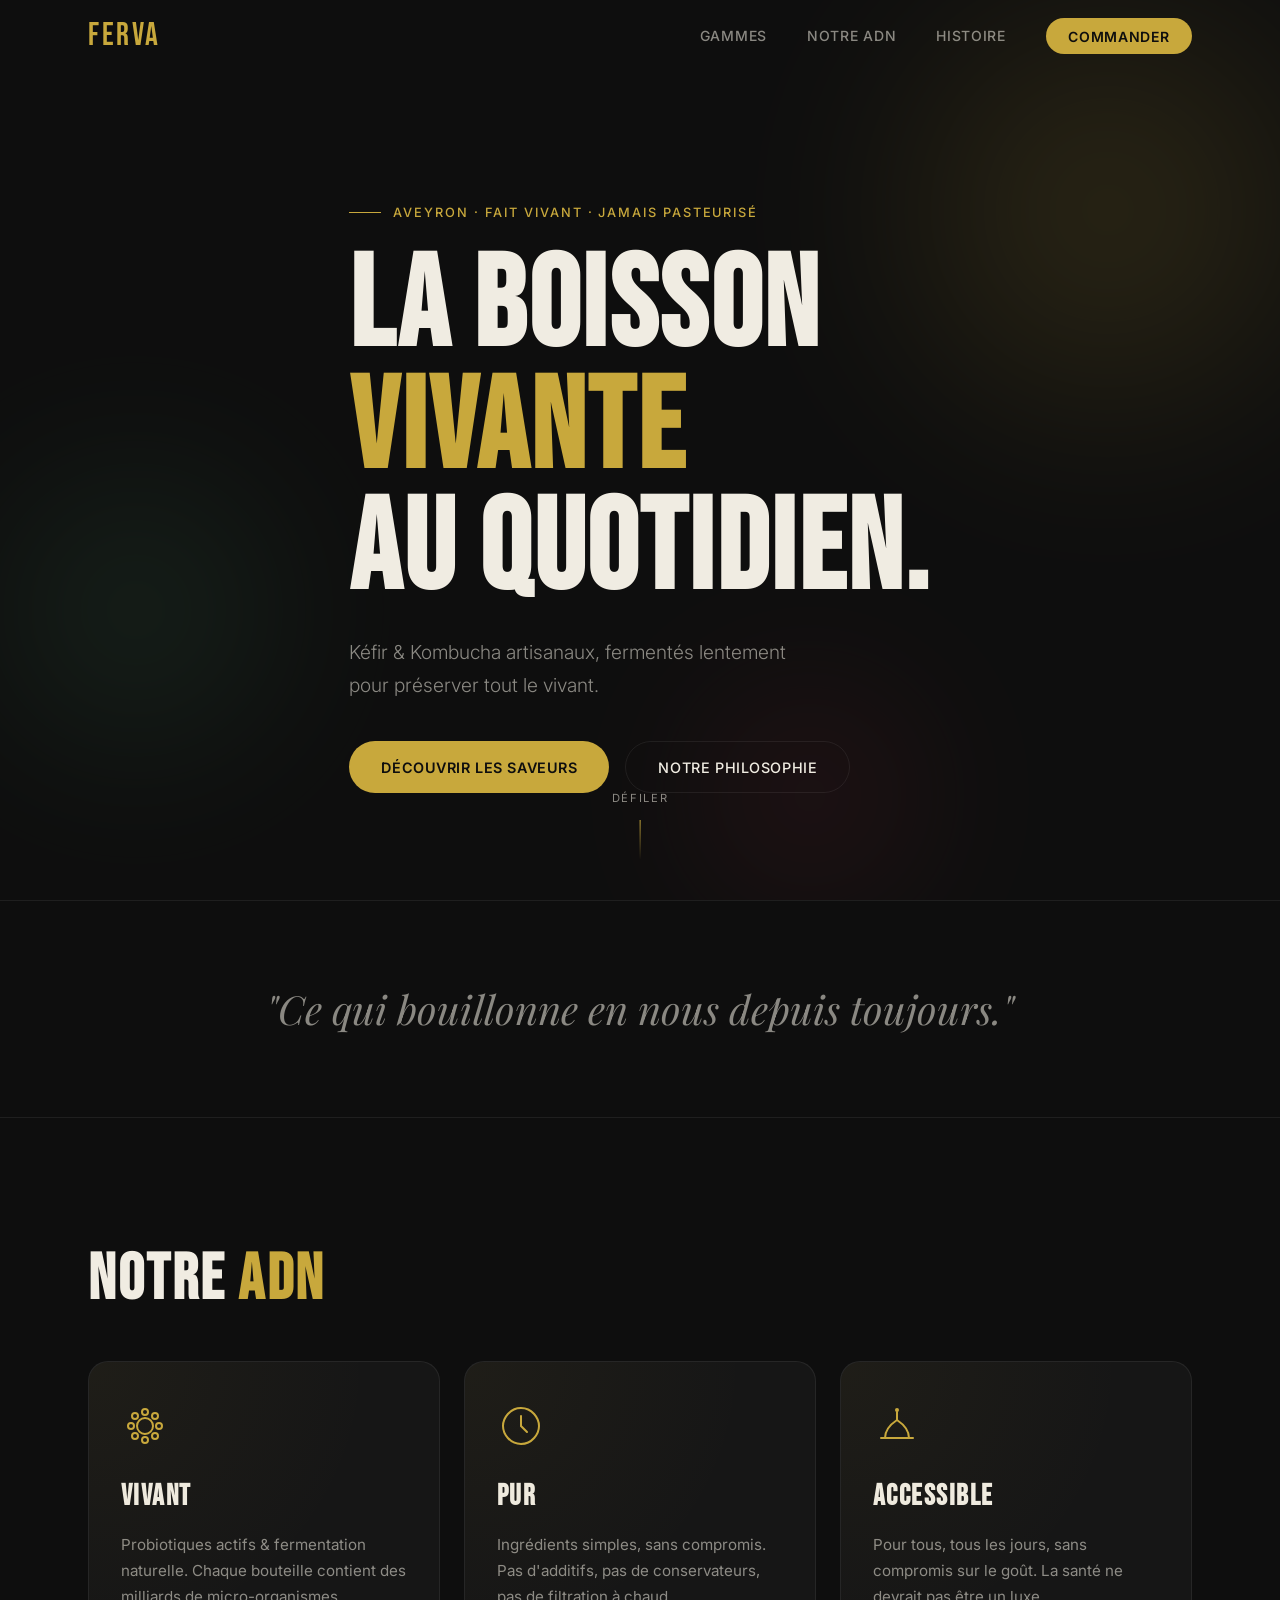
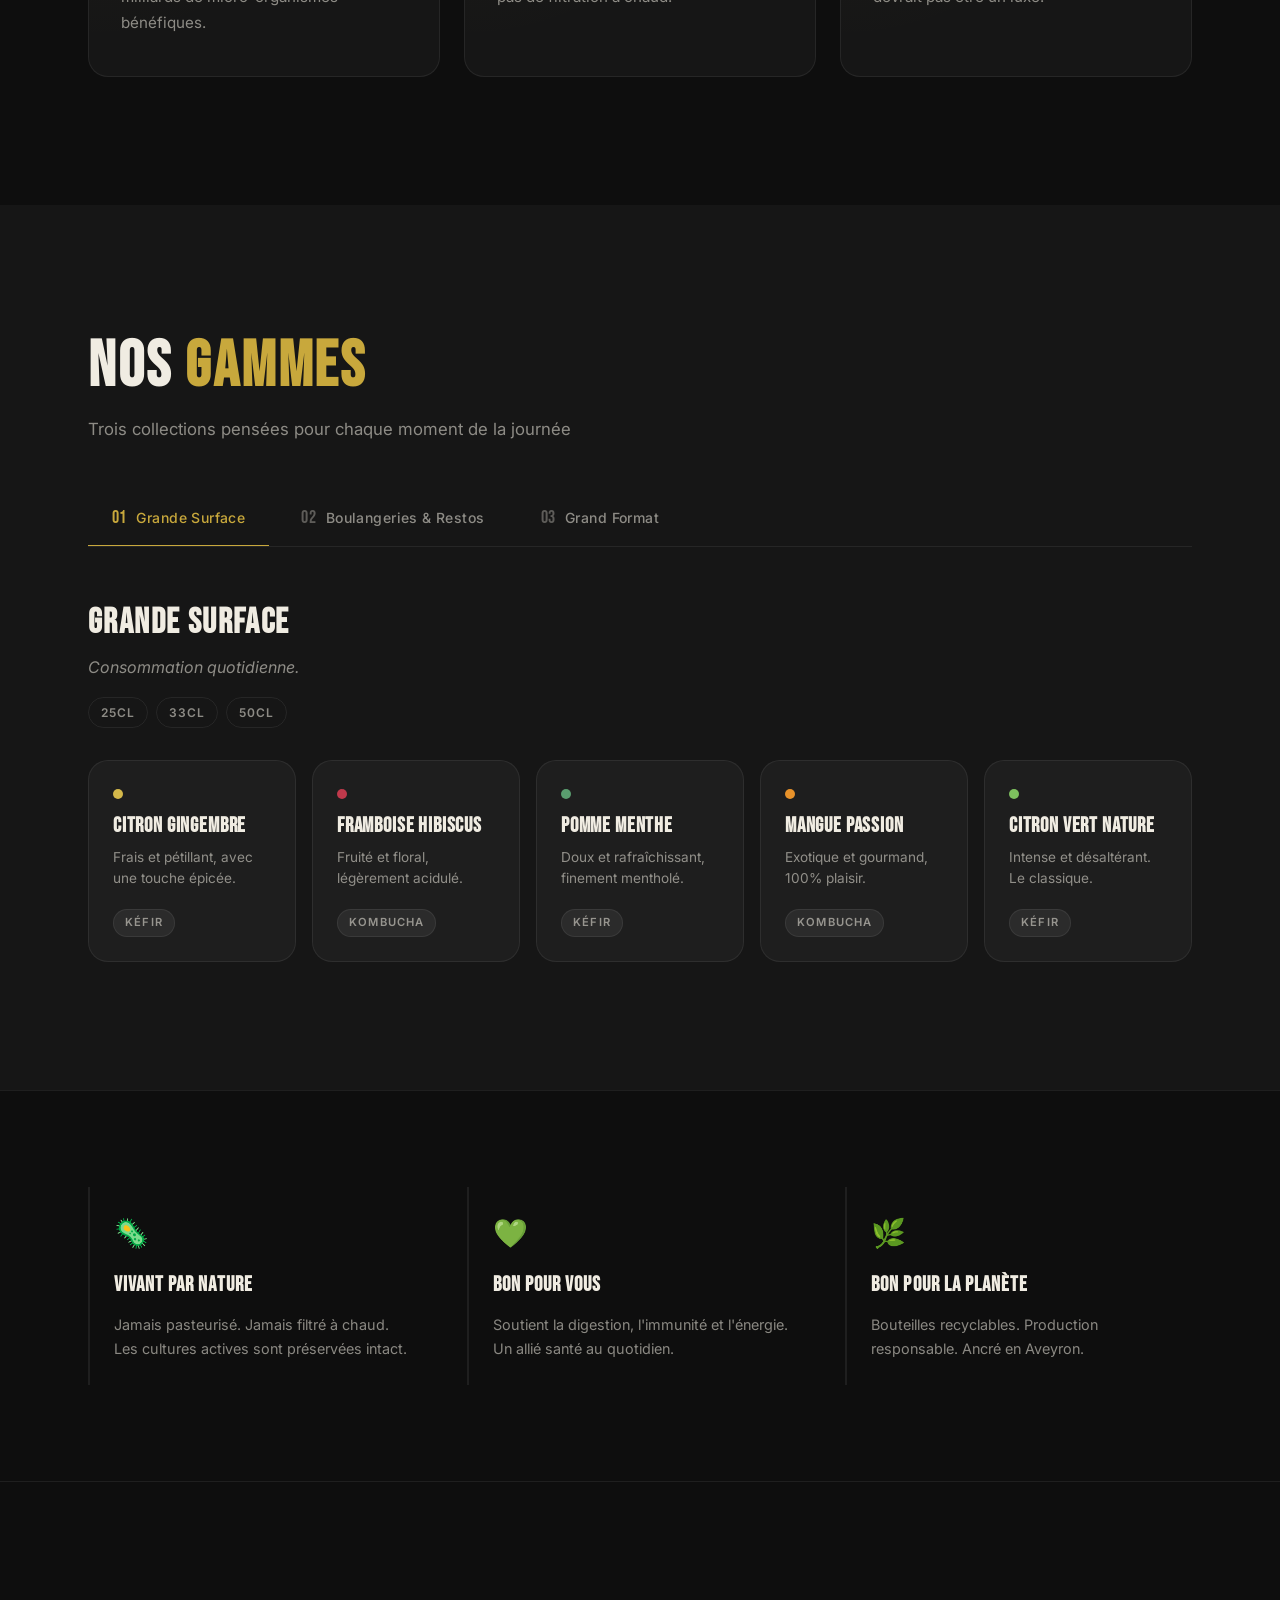
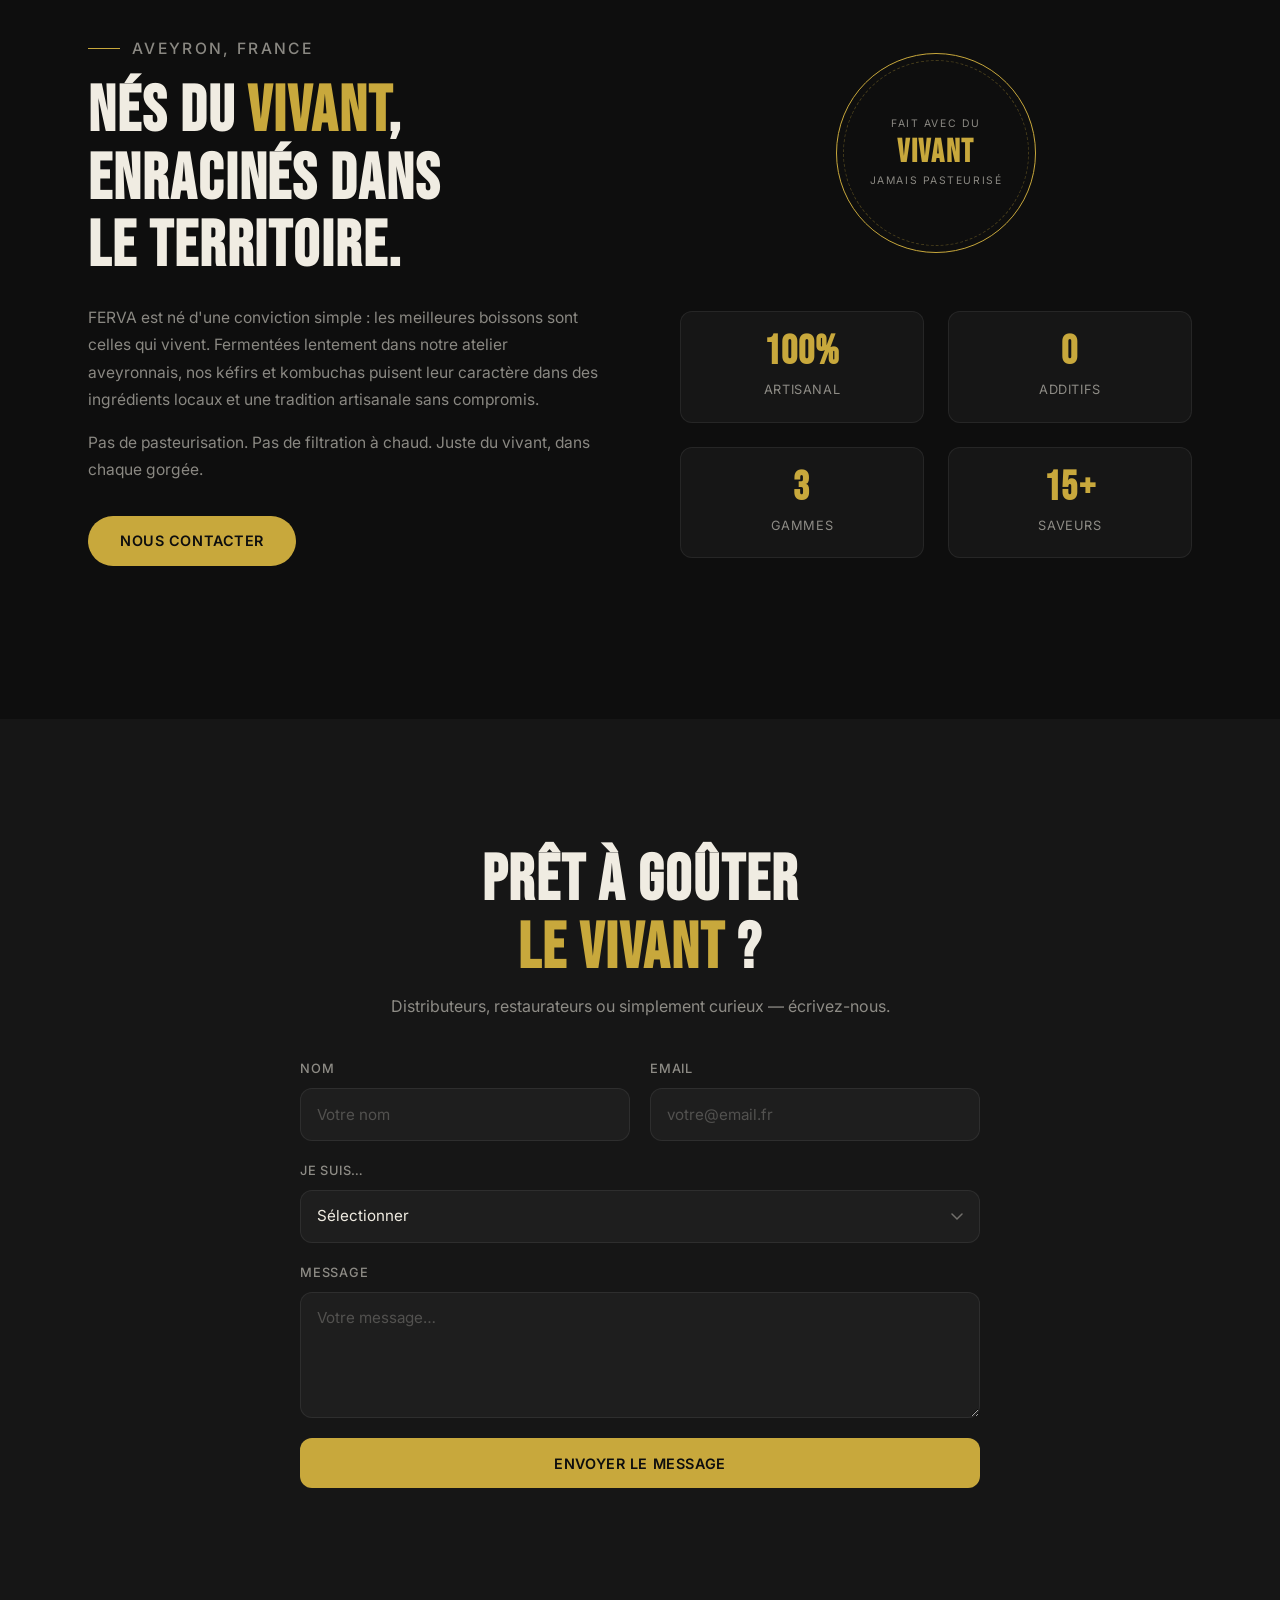
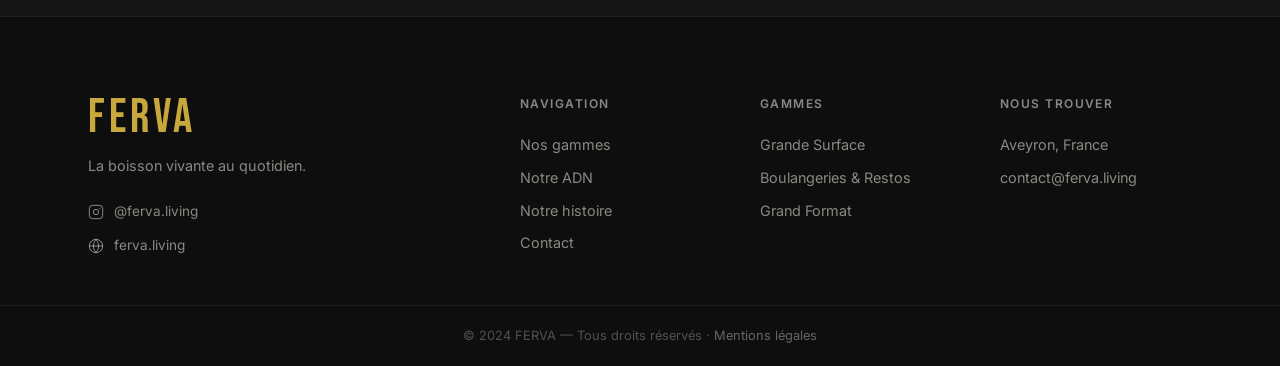
==== ferva-website/index.html @ 2a7c60ac "feat: site web complet pour la marque FERVA (kéfir & kombucha Aveyron) Site one-page en HTML/CSS/JS " ====
<!DOCTYPE html>
<html lang="fr">
<head>
  <meta charset="UTF-8" />
  <meta name="viewport" content="width=device-width, initial-scale=1.0" />
  <title>FERVA — La Boisson Vivante</title>
  <meta name="description" content="FERVA, kéfir & kombucha artisanaux fabriqués en Aveyron. Jamais pasteurisé, toujours vivant." />
  <link rel="preconnect" href="https://fonts.googleapis.com" />
  <link rel="preconnect" href="https://fonts.gstatic.com" crossorigin />
  <link href="https://fonts.googleapis.com/css2?family=Bebas+Neue&family=Inter:wght@300;400;500;600&family=Playfair+Display:ital,wght@0,700;1,400&display=swap" rel="stylesheet" />
  <link rel="stylesheet" href="styles.css" />
</head>
<body>

  <!-- NAV -->
  <nav id="navbar">
    <div class="nav-inner">
      <a href="#hero" class="logo">FERVA</a>
      <ul class="nav-links">
        <li><a href="#gammes">Gammes</a></li>
        <li><a href="#valeurs">Notre ADN</a></li>
        <li><a href="#histoire">Histoire</a></li>
        <li><a href="#contact" class="btn-nav">Commander</a></li>
      </ul>
      <button class="burger" aria-label="Menu" aria-expanded="false">
        <span></span><span></span><span></span>
      </button>
    </div>
  </nav>

  <!-- HERO -->
  <section id="hero">
    <div class="hero-bg">
      <div class="bubble b1"></div>
      <div class="bubble b2"></div>
      <div class="bubble b3"></div>
    </div>
    <div class="hero-content">
      <p class="hero-eyebrow">Aveyron · Fait vivant · Jamais pasteurisé</p>
      <h1>LA BOISSON<br /><span class="accent">VIVANTE</span><br />AU QUOTIDIEN.</h1>
      <p class="hero-sub">Kéfir &amp; Kombucha artisanaux, fermentés lentement pour préserver tout le vivant.</p>
      <div class="hero-cta">
        <a href="#gammes" class="btn-primary">Découvrir les saveurs</a>
        <a href="#valeurs" class="btn-ghost">Notre philosophie</a>
      </div>
    </div>
    <div class="hero-scroll">
      <span>Défiler</span>
      <div class="scroll-line"></div>
    </div>
  </section>

  <!-- MANIFESTE -->
  <section id="manifeste">
    <div class="container">
      <p class="manifeste-text">"Ce qui bouillonne en nous depuis toujours."</p>
    </div>
  </section>

  <!-- VALEURS -->
  <section id="valeurs">
    <div class="container">
      <h2 class="section-title">Notre <span class="accent">ADN</span></h2>
      <div class="valeurs-grid">
        <div class="valeur-card">
          <div class="valeur-icon">
            <svg viewBox="0 0 48 48" fill="none" xmlns="http://www.w3.org/2000/svg">
              <circle cx="24" cy="24" r="8" stroke="currentColor" stroke-width="2"/>
              <circle cx="24" cy="10" r="3" stroke="currentColor" stroke-width="2"/>
              <circle cx="24" cy="38" r="3" stroke="currentColor" stroke-width="2"/>
              <circle cx="10" cy="24" r="3" stroke="currentColor" stroke-width="2"/>
              <circle cx="38" cy="24" r="3" stroke="currentColor" stroke-width="2"/>
              <circle cx="14" cy="14" r="3" stroke="currentColor" stroke-width="2"/>
              <circle cx="34" cy="34" r="3" stroke="currentColor" stroke-width="2"/>
              <circle cx="34" cy="14" r="3" stroke="currentColor" stroke-width="2"/>
              <circle cx="14" cy="34" r="3" stroke="currentColor" stroke-width="2"/>
            </svg>
          </div>
          <h3>Vivant</h3>
          <p>Probiotiques actifs &amp; fermentation naturelle. Chaque bouteille contient des milliards de micro-organismes bénéfiques.</p>
        </div>
        <div class="valeur-card">
          <div class="valeur-icon">
            <svg viewBox="0 0 48 48" fill="none" xmlns="http://www.w3.org/2000/svg">
              <path d="M24 6C13 6 6 16 6 24C6 32 13 42 24 42C35 42 42 32 42 24C42 16 35 6 24 6Z" stroke="currentColor" stroke-width="2"/>
              <path d="M24 14V24L30 30" stroke="currentColor" stroke-width="2" stroke-linecap="round"/>
            </svg>
          </div>
          <h3>Pur</h3>
          <p>Ingrédients simples, sans compromis. Pas d'additifs, pas de conservateurs, pas de filtration à chaud.</p>
        </div>
        <div class="valeur-card">
          <div class="valeur-icon">
            <svg viewBox="0 0 48 48" fill="none" xmlns="http://www.w3.org/2000/svg">
              <path d="M12 36C12 28 18 22 24 18C30 22 36 28 36 36" stroke="currentColor" stroke-width="2" stroke-linecap="round"/>
              <path d="M24 18V10" stroke="currentColor" stroke-width="2" stroke-linecap="round"/>
              <circle cx="24" cy="8" r="2" fill="currentColor"/>
              <path d="M8 36H40" stroke="currentColor" stroke-width="2" stroke-linecap="round"/>
            </svg>
          </div>
          <h3>Accessible</h3>
          <p>Pour tous, tous les jours, sans compromis sur le goût. La santé ne devrait pas être un luxe.</p>
        </div>
      </div>
    </div>
  </section>

  <!-- GAMMES -->
  <section id="gammes">
    <div class="container">
      <h2 class="section-title">Nos <span class="accent">Gammes</span></h2>
      <p class="section-sub">Trois collections pensées pour chaque moment de la journée</p>

      <!-- TABS -->
      <div class="tabs-wrapper">
        <div class="tabs" role="tablist">
          <button class="tab active" data-tab="grande-surface" role="tab" aria-selected="true">
            <span class="tab-num">01</span>
            <span class="tab-label">Grande Surface</span>
          </button>
          <button class="tab" data-tab="resto" role="tab" aria-selected="false">
            <span class="tab-num">02</span>
            <span class="tab-label">Boulangeries &amp; Restos</span>
          </button>
          <button class="tab" data-tab="grand-format" role="tab" aria-selected="false">
            <span class="tab-num">03</span>
            <span class="tab-label">Grand Format</span>
          </button>
        </div>

        <!-- GRANDE SURFACE -->
        <div class="tab-panel active" id="tab-grande-surface" role="tabpanel">
          <div class="gamme-header">
            <div>
              <h3>Grande Surface</h3>
              <p class="gamme-desc">Consommation quotidienne.</p>
              <div class="formats">
                <span>25cl</span><span>33cl</span><span>50cl</span>
              </div>
            </div>
          </div>
          <div class="produits-grid">
            <div class="produit-card" style="--accent: #d4b84a;">
              <div class="produit-color" style="background: linear-gradient(135deg, #d4b84a22, #d4b84a44);"></div>
              <div class="produit-dot" style="background: #d4b84a;"></div>
              <h4>Citron Gingembre</h4>
              <p>Frais et pétillant, avec une touche épicée.</p>
              <span class="produit-tag">Kéfir</span>
            </div>
            <div class="produit-card" style="--accent: #c0394b;">
              <div class="produit-color" style="background: linear-gradient(135deg, #c0394b22, #c0394b44);"></div>
              <div class="produit-dot" style="background: #c0394b;"></div>
              <h4>Framboise Hibiscus</h4>
              <p>Fruité et floral, légèrement acidulé.</p>
              <span class="produit-tag">Kombucha</span>
            </div>
            <div class="produit-card" style="--accent: #5a9e6f;">
              <div class="produit-color" style="background: linear-gradient(135deg, #5a9e6f22, #5a9e6f44);"></div>
              <div class="produit-dot" style="background: #5a9e6f;"></div>
              <h4>Pomme Menthe</h4>
              <p>Doux et rafraîchissant, finement mentholé.</p>
              <span class="produit-tag">Kéfir</span>
            </div>
            <div class="produit-card" style="--accent: #e8922a;">
              <div class="produit-color" style="background: linear-gradient(135deg, #e8922a22, #e8922a44);"></div>
              <div class="produit-dot" style="background: #e8922a;"></div>
              <h4>Mangue Passion</h4>
              <p>Exotique et gourmand, 100% plaisir.</p>
              <span class="produit-tag">Kombucha</span>
            </div>
            <div class="produit-card" style="--accent: #7dbf5e;">
              <div class="produit-color" style="background: linear-gradient(135deg, #7dbf5e22, #7dbf5e44);"></div>
              <div class="produit-dot" style="background: #7dbf5e;"></div>
              <h4>Citron Vert Nature</h4>
              <p>Intense et désaltérant. Le classique.</p>
              <span class="produit-tag">Kéfir</span>
            </div>
          </div>
        </div>

        <!-- BOULANGERIES & RESTOS -->
        <div class="tab-panel" id="tab-resto" role="tabpanel">
          <div class="gamme-header">
            <div>
              <h3>Boulangeries &amp; Restaurants</h3>
              <p class="gamme-desc">Accords &amp; plaisir.</p>
              <div class="formats">
                <span>25cl</span><span>33cl</span><span>50cl</span>
              </div>
            </div>
          </div>
          <div class="produits-grid">
            <div class="produit-card" style="--accent: #d4627a;">
              <div class="produit-color" style="background: linear-gradient(135deg, #d4627a22, #d4627a44);"></div>
              <div class="produit-dot" style="background: #d4627a;"></div>
              <h4>Fraise Basilic</h4>
              <p>Fraise juteuse et basilic frais, tout en délicatesse.</p>
              <span class="produit-tag">Kéfir</span>
            </div>
            <div class="produit-card" style="--accent: #e8b87a;">
              <div class="produit-color" style="background: linear-gradient(135deg, #e8b87a22, #e8b87a44);"></div>
              <div class="produit-dot" style="background: #e8b87a;"></div>
              <h4>Pêche Verveine</h4>
              <p>Ronde et douce, avec une note herbacée.</p>
              <span class="produit-tag">Kombucha</span>
            </div>
            <div class="produit-card" style="--accent: #b8d48a;">
              <div class="produit-color" style="background: linear-gradient(135deg, #b8d48a22, #b8d48a44);"></div>
              <div class="produit-dot" style="background: #b8d48a;"></div>
              <h4>Poire Thym</h4>
              <p>Subtil et aromatique, élégant.</p>
              <span class="produit-tag">Kéfir</span>
            </div>
            <div class="produit-card" style="--accent: #d4a84a;">
              <div class="produit-color" style="background: linear-gradient(135deg, #d4a84a22, #d4a84a44);"></div>
              <div class="produit-dot" style="background: #d4a84a;"></div>
              <h4>Citron Miel</h4>
              <p>Doux et réconfortant, parfait avec les douceurs.</p>
              <span class="produit-tag">Kombucha</span>
            </div>
            <div class="produit-card" style="--accent: #e87a6a;">
              <div class="produit-color" style="background: linear-gradient(135deg, #e87a6a22, #e87a6a44);"></div>
              <div class="produit-dot" style="background: #e87a6a;"></div>
              <h4>Pamplemousse Romarin</h4>
              <p>Tonique et raffiné, une amertume maîtrisée.</p>
              <span class="produit-tag">Kéfir</span>
            </div>
          </div>
        </div>

        <!-- GRAND FORMAT -->
        <div class="tab-panel" id="tab-grand-format" role="tabpanel">
          <div class="gamme-header">
            <div>
              <h3>Grand Format Particuliers</h3>
              <p class="gamme-desc">À partager.</p>
              <div class="formats">
                <span>75cl</span><span>1L</span>
              </div>
            </div>
          </div>
          <div class="produits-grid">
            <div class="produit-card" style="--accent: #8fd4a0;">
              <div class="produit-color" style="background: linear-gradient(135deg, #8fd4a022, #8fd4a044);"></div>
              <div class="produit-dot" style="background: #8fd4a0;"></div>
              <h4>Citron Concombre</h4>
              <p>Léger et hydratant, parfait à table.</p>
              <span class="produit-tag">Kéfir</span>
            </div>
            <div class="produit-card" style="--accent: #9b7ec8;">
              <div class="produit-color" style="background: linear-gradient(135deg, #9b7ec822, #9b7ec844);"></div>
              <div class="produit-dot" style="background: #9b7ec8;"></div>
              <h4>Myrtille Lavande</h4>
              <p>Floral et fruité, douceur et profondeur.</p>
              <span class="produit-tag">Kombucha</span>
            </div>
            <div class="produit-card" style="--accent: #d4a040;">
              <div class="produit-color" style="background: linear-gradient(135deg, #d4a04022, #d4a04044);"></div>
              <div class="produit-dot" style="background: #d4a040;"></div>
              <h4>Gingembre Curcuma</h4>
              <p>Épicé et revigorant, effet naturel.</p>
              <span class="produit-tag">Kéfir</span>
            </div>
            <div class="produit-card" style="--accent: #5ab878;">
              <div class="produit-color" style="background: linear-gradient(135deg, #5ab87822, #5ab87844);"></div>
              <div class="produit-dot" style="background: #5ab878;"></div>
              <h4>Ananas Menthe</h4>
              <p>Tropical et rafraîchissant, ensoleillé.</p>
              <span class="produit-tag">Kombucha</span>
            </div>
            <div class="produit-card" style="--accent: #6a3a8a;">
              <div class="produit-color" style="background: linear-gradient(135deg, #6a3a8a22, #6a3a8a44);"></div>
              <div class="produit-dot" style="background: #6a3a8a;"></div>
              <h4>Cassis Baies de Sureau</h4>
              <p>Profond et gourmand, riche en antioxydants.</p>
              <span class="produit-tag">Kombucha</span>
            </div>
          </div>
        </div>
      </div>
    </div>
  </section>

  <!-- BIENFAITS -->
  <section id="bienfaits">
    <div class="container">
      <div class="bienfaits-grid">
        <div class="bienfait">
          <div class="bienfait-icon">🦠</div>
          <h4>Vivant par nature</h4>
          <p>Jamais pasteurisé. Jamais filtré à chaud. Les cultures actives sont préservées intact.</p>
        </div>
        <div class="bienfait">
          <div class="bienfait-icon">💚</div>
          <h4>Bon pour vous</h4>
          <p>Soutient la digestion, l'immunité et l'énergie. Un allié santé au quotidien.</p>
        </div>
        <div class="bienfait">
          <div class="bienfait-icon">🌿</div>
          <h4>Bon pour la planète</h4>
          <p>Bouteilles recyclables. Production responsable. Ancré en Aveyron.</p>
        </div>
      </div>
    </div>
  </section>

  <!-- HISTOIRE -->
  <section id="histoire">
    <div class="container histoire-inner">
      <div class="histoire-text">
        <p class="histoire-eyebrow">Aveyron, France</p>
        <h2>Nés du <span class="accent">vivant</span>,<br />enracinés dans<br />le territoire.</h2>
        <p>FERVA est né d'une conviction simple : les meilleures boissons sont celles qui vivent. Fermentées lentement dans notre atelier aveyronnais, nos kéfirs et kombuchas puisent leur caractère dans des ingrédients locaux et une tradition artisanale sans compromis.</p>
        <p>Pas de pasteurisation. Pas de filtration à chaud. Juste du vivant, dans chaque gorgée.</p>
        <a href="#contact" class="btn-primary">Nous contacter</a>
      </div>
      <div class="histoire-visual">
        <div class="histoire-badge">
          <div class="badge-ring">
            <span>FAIT AVEC DU</span>
            <strong>VIVANT</strong>
            <span>JAMAIS PASTEURISÉ</span>
          </div>
        </div>
        <div class="histoire-stats">
          <div class="stat">
            <strong>100%</strong>
            <span>Artisanal</span>
          </div>
          <div class="stat">
            <strong>0</strong>
            <span>Additifs</span>
          </div>
          <div class="stat">
            <strong>3</strong>
            <span>Gammes</span>
          </div>
          <div class="stat">
            <strong>15+</strong>
            <span>Saveurs</span>
          </div>
        </div>
      </div>
    </div>
  </section>

  <!-- CONTACT / CTA -->
  <section id="contact">
    <div class="container">
      <div class="contact-card">
        <h2>Prêt à goûter<br /><span class="accent">le vivant</span>&nbsp;?</h2>
        <p>Distributeurs, restaurateurs ou simplement curieux — écrivez-nous.</p>
        <form class="contact-form" novalidate>
          <div class="form-row">
            <div class="form-group">
              <label for="nom">Nom</label>
              <input type="text" id="nom" name="nom" placeholder="Votre nom" autocomplete="name" required />
            </div>
            <div class="form-group">
              <label for="email">Email</label>
              <input type="email" id="email" name="email" placeholder="votre@email.fr" autocomplete="email" required />
            </div>
          </div>
          <div class="form-group">
            <label for="sujet">Je suis…</label>
            <select id="sujet" name="sujet">
              <option value="">Sélectionner</option>
              <option>Un particulier</option>
              <option>Un restaurateur / boulanger</option>
              <option>Un distributeur / revendeur</option>
              <option>Un journaliste / influenceur</option>
              <option>Autre</option>
            </select>
          </div>
          <div class="form-group">
            <label for="message">Message</label>
            <textarea id="message" name="message" rows="4" placeholder="Votre message…" required></textarea>
          </div>
          <button type="submit" class="btn-primary btn-full">Envoyer le message</button>
        </form>
      </div>
    </div>
  </section>

  <!-- FOOTER -->
  <footer id="footer">
    <div class="container footer-inner">
      <div class="footer-brand">
        <div class="footer-logo">FERVA</div>
        <p>La boisson vivante au quotidien.</p>
        <div class="footer-socials">
          <a href="https://instagram.com/ferva.living" target="_blank" rel="noopener" aria-label="Instagram FERVA">
            <svg viewBox="0 0 24 24" fill="none" stroke="currentColor" stroke-width="1.5">
              <rect x="2" y="2" width="20" height="20" rx="5" ry="5"/>
              <circle cx="12" cy="12" r="4"/>
              <circle cx="17.5" cy="6.5" r="1" fill="currentColor" stroke="none"/>
            </svg>
            @ferva.living
          </a>
          <a href="https://ferva.living" target="_blank" rel="noopener" aria-label="Site FERVA">
            <svg viewBox="0 0 24 24" fill="none" stroke="currentColor" stroke-width="1.5">
              <circle cx="12" cy="12" r="10"/>
              <path d="M2 12h20M12 2a15.3 15.3 0 0 1 4 10 15.3 15.3 0 0 1-4 10 15.3 15.3 0 0 1-4-10 15.3 15.3 0 0 1 4-10z"/>
            </svg>
            ferva.living
          </a>
        </div>
      </div>
      <div class="footer-nav">
        <h5>Navigation</h5>
        <ul>
          <li><a href="#gammes">Nos gammes</a></li>
          <li><a href="#valeurs">Notre ADN</a></li>
          <li><a href="#histoire">Notre histoire</a></li>
          <li><a href="#contact">Contact</a></li>
        </ul>
      </div>
      <div class="footer-nav">
        <h5>Gammes</h5>
        <ul>
          <li><a href="#gammes">Grande Surface</a></li>
          <li><a href="#gammes">Boulangeries &amp; Restos</a></li>
          <li><a href="#gammes">Grand Format</a></li>
        </ul>
      </div>
      <div class="footer-nav">
        <h5>Nous trouver</h5>
        <ul>
          <li>Aveyron, France</li>
          <li><a href="mailto:contact@ferva.living">contact@ferva.living</a></li>
        </ul>
      </div>
    </div>
    <div class="footer-bottom">
      <p>&copy; 2024 FERVA — Tous droits réservés &middot; <a href="#">Mentions légales</a></p>
    </div>
  </footer>

  <script src="script.js"></script>
</body>
</html>
---- ferva-website/styles.css ----
/* ===== RESET & BASE ===== */
*, *::before, *::after { box-sizing: border-box; margin: 0; padding: 0; }

:root {
  --bg: #0e0e0e;
  --bg2: #161616;
  --bg3: #1e1e1e;
  --border: rgba(255,255,255,0.07);
  --text: #f0ece2;
  --text-muted: rgba(240,236,226,0.55);
  --accent: #c8a83c;
  --accent-light: #e2c96a;
  --accent-dark: #a0852a;
  --green: #4e9a6a;
  --radius: 12px;
  --radius-lg: 20px;
  --transition: 0.3s cubic-bezier(0.4, 0, 0.2, 1);
  --font-display: 'Bebas Neue', sans-serif;
  --font-body: 'Inter', sans-serif;
  --font-serif: 'Playfair Display', serif;
}

html { scroll-behavior: smooth; font-size: 16px; }

body {
  background: var(--bg);
  color: var(--text);
  font-family: var(--font-body);
  font-weight: 400;
  line-height: 1.6;
  overflow-x: hidden;
}

a { color: inherit; text-decoration: none; }
img { display: block; max-width: 100%; }
button { cursor: pointer; font: inherit; border: none; background: none; }

.container {
  max-width: 1200px;
  margin: 0 auto;
  padding: 0 clamp(1.5rem, 5vw, 3rem);
}

.accent { color: var(--accent); }

/* ===== NAVBAR ===== */
#navbar {
  position: fixed;
  top: 0;
  left: 0;
  right: 0;
  z-index: 100;
  padding: 1.25rem 0;
  transition: background var(--transition), backdrop-filter var(--transition), padding var(--transition);
}

#navbar.scrolled {
  background: rgba(14, 14, 14, 0.9);
  backdrop-filter: blur(12px);
  -webkit-backdrop-filter: blur(12px);
  padding: 0.75rem 0;
  border-bottom: 1px solid var(--border);
}

.nav-inner {
  max-width: 1200px;
  margin: 0 auto;
  padding: 0 clamp(1.5rem, 5vw, 3rem);
  display: flex;
  align-items: center;
  justify-content: space-between;
}

.logo {
  font-family: var(--font-display);
  font-size: 2rem;
  letter-spacing: 0.08em;
  color: var(--accent);
  line-height: 1;
}

.nav-links {
  display: flex;
  align-items: center;
  gap: 2.5rem;
  list-style: none;
}

.nav-links a {
  font-size: 0.875rem;
  font-weight: 500;
  letter-spacing: 0.05em;
  text-transform: uppercase;
  color: var(--text-muted);
  transition: color var(--transition);
}

.nav-links a:hover { color: var(--text); }

.btn-nav {
  background: var(--accent);
  color: var(--bg) !important;
  padding: 0.6rem 1.4rem;
  border-radius: 50px;
  font-weight: 600 !important;
  transition: background var(--transition), transform var(--transition) !important;
}

.btn-nav:hover {
  background: var(--accent-light) !important;
  transform: translateY(-1px);
}

.burger {
  display: none;
  flex-direction: column;
  gap: 5px;
  padding: 4px;
}

.burger span {
  display: block;
  width: 24px;
  height: 2px;
  background: var(--text);
  border-radius: 2px;
  transition: transform var(--transition), opacity var(--transition);
}

/* ===== BUTTONS ===== */
.btn-primary {
  display: inline-flex;
  align-items: center;
  gap: 0.5rem;
  background: var(--accent);
  color: #0e0e0e;
  font-weight: 600;
  font-size: 0.9rem;
  letter-spacing: 0.04em;
  text-transform: uppercase;
  padding: 0.85rem 2rem;
  border-radius: 50px;
  transition: background var(--transition), transform var(--transition), box-shadow var(--transition);
}

.btn-primary:hover {
  background: var(--accent-light);
  transform: translateY(-2px);
  box-shadow: 0 8px 32px rgba(200, 168, 60, 0.3);
}

.btn-ghost {
  display: inline-flex;
  align-items: center;
  gap: 0.5rem;
  background: transparent;
  color: var(--text);
  font-weight: 500;
  font-size: 0.9rem;
  letter-spacing: 0.04em;
  text-transform: uppercase;
  padding: 0.85rem 2rem;
  border-radius: 50px;
  border: 1px solid var(--border);
  transition: border-color var(--transition), background var(--transition), transform var(--transition);
}

.btn-ghost:hover {
  border-color: var(--accent);
  background: rgba(200,168,60,0.06);
  transform: translateY(-2px);
}

.btn-full { width: 100%; justify-content: center; border-radius: var(--radius); }

/* ===== SECTION TITLES ===== */
.section-title {
  font-family: var(--font-display);
  font-size: clamp(2.5rem, 5vw, 4rem);
  letter-spacing: 0.04em;
  line-height: 1.05;
  margin-bottom: 1rem;
}

.section-sub {
  color: var(--text-muted);
  font-size: 1.05rem;
  margin-bottom: 3rem;
  max-width: 500px;
}

/* ===== HERO ===== */
#hero {
  position: relative;
  min-height: 100svh;
  display: flex;
  align-items: center;
  overflow: hidden;
  padding-top: 6rem;
}

.hero-bg {
  position: absolute;
  inset: 0;
  pointer-events: none;
}

.bubble {
  position: absolute;
  border-radius: 50%;
  filter: blur(80px);
  opacity: 0.18;
  animation: float 8s ease-in-out infinite;
}

.b1 {
  width: 600px; height: 600px;
  background: radial-gradient(circle, #c8a83c, transparent 70%);
  top: -10%; right: -10%;
  animation-delay: 0s;
}

.b2 {
  width: 400px; height: 400px;
  background: radial-gradient(circle, #4e9a6a, transparent 70%);
  bottom: 10%; left: -5%;
  animation-delay: 3s;
}

.b3 {
  width: 300px; height: 300px;
  background: radial-gradient(circle, #c0394b, transparent 70%);
  bottom: -5%; right: 25%;
  animation-delay: 5s;
}

@keyframes float {
  0%, 100% { transform: translateY(0) scale(1); }
  50% { transform: translateY(-30px) scale(1.05); }
}

.hero-content {
  position: relative;
  z-index: 1;
  max-width: 1200px;
  margin: 0 auto;
  padding: 0 clamp(1.5rem, 5vw, 3rem);
}

.hero-eyebrow {
  font-size: 0.8rem;
  font-weight: 500;
  letter-spacing: 0.15em;
  text-transform: uppercase;
  color: var(--accent);
  margin-bottom: 1.5rem;
  display: flex;
  align-items: center;
  gap: 0.75rem;
}

.hero-eyebrow::before {
  content: '';
  display: block;
  width: 32px;
  height: 1px;
  background: var(--accent);
}

h1 {
  font-family: var(--font-display);
  font-size: clamp(4rem, 10vw, 9rem);
  line-height: 0.95;
  letter-spacing: 0.02em;
  margin-bottom: 1.5rem;
}

.hero-sub {
  font-size: clamp(1rem, 2vw, 1.2rem);
  color: var(--text-muted);
  max-width: 480px;
  margin-bottom: 2.5rem;
  font-weight: 300;
  line-height: 1.7;
}

.hero-cta {
  display: flex;
  gap: 1rem;
  flex-wrap: wrap;
}

.hero-scroll {
  position: absolute;
  bottom: 2.5rem;
  left: 50%;
  transform: translateX(-50%);
  display: flex;
  flex-direction: column;
  align-items: center;
  gap: 0.75rem;
  z-index: 1;
}

.hero-scroll span {
  font-size: 0.7rem;
  letter-spacing: 0.15em;
  text-transform: uppercase;
  color: var(--text-muted);
}

.scroll-line {
  width: 1px;
  height: 40px;
  background: linear-gradient(to bottom, var(--accent), transparent);
  animation: scrollPulse 2s ease-in-out infinite;
}

@keyframes scrollPulse {
  0%, 100% { opacity: 0.4; transform: scaleY(1); }
  50% { opacity: 1; transform: scaleY(1.1); }
}

/* ===== MANIFESTE ===== */
#manifeste {
  padding: 5rem 0;
  border-top: 1px solid var(--border);
  border-bottom: 1px solid var(--border);
  overflow: hidden;
}

.manifeste-text {
  font-family: var(--font-serif);
  font-style: italic;
  font-size: clamp(1.5rem, 4vw, 2.5rem);
  color: var(--text-muted);
  text-align: center;
  max-width: 800px;
  margin: 0 auto;
  line-height: 1.4;
  animation: fadeInUp 0.8s ease both;
}

/* ===== VALEURS ===== */
#valeurs {
  padding: clamp(5rem, 10vw, 8rem) 0;
}

.valeurs-grid {
  display: grid;
  grid-template-columns: repeat(auto-fit, minmax(280px, 1fr));
  gap: 1.5rem;
  margin-top: 3rem;
}

.valeur-card {
  background: var(--bg2);
  border: 1px solid var(--border);
  border-radius: var(--radius-lg);
  padding: 2.5rem 2rem;
  transition: border-color var(--transition), transform var(--transition);
  position: relative;
  overflow: hidden;
}

.valeur-card::before {
  content: '';
  position: absolute;
  inset: 0;
  background: radial-gradient(circle at top left, rgba(200,168,60,0.05), transparent 60%);
  pointer-events: none;
}

.valeur-card:hover {
  border-color: rgba(200,168,60,0.3);
  transform: translateY(-4px);
}

.valeur-icon {
  width: 48px;
  height: 48px;
  color: var(--accent);
  margin-bottom: 1.5rem;
}

.valeur-card h3 {
  font-family: var(--font-display);
  font-size: 1.8rem;
  letter-spacing: 0.05em;
  margin-bottom: 0.75rem;
}

.valeur-card p {
  color: var(--text-muted);
  font-size: 0.95rem;
  line-height: 1.7;
}

/* ===== GAMMES ===== */
#gammes {
  padding: clamp(5rem, 10vw, 8rem) 0;
  background: var(--bg2);
}

.tabs-wrapper { margin-top: 2.5rem; }

.tabs {
  display: flex;
  gap: 0.5rem;
  border-bottom: 1px solid var(--border);
  margin-bottom: 3rem;
  overflow-x: auto;
  scrollbar-width: none;
  padding-bottom: 0;
}

.tabs::-webkit-scrollbar { display: none; }

.tab {
  display: flex;
  align-items: baseline;
  gap: 0.6rem;
  padding: 1rem 1.5rem;
  font-size: 0.875rem;
  font-weight: 500;
  color: var(--text-muted);
  border-bottom: 2px solid transparent;
  margin-bottom: -1px;
  white-space: nowrap;
  transition: color var(--transition), border-color var(--transition);
  letter-spacing: 0.03em;
}

.tab:hover { color: var(--text); }

.tab.active {
  color: var(--accent);
  border-bottom-color: var(--accent);
}

.tab-num {
  font-family: var(--font-display);
  font-size: 1.1rem;
  line-height: 1;
  color: inherit;
  opacity: 0.6;
}

.tab.active .tab-num { opacity: 1; }

.tab-panel { display: none; }
.tab-panel.active { display: block; animation: fadeInUp 0.4s ease both; }

@keyframes fadeInUp {
  from { opacity: 0; transform: translateY(16px); }
  to   { opacity: 1; transform: translateY(0); }
}

.gamme-header {
  margin-bottom: 2rem;
}

.gamme-header h3 {
  font-family: var(--font-display);
  font-size: 2.2rem;
  letter-spacing: 0.04em;
  margin-bottom: 0.25rem;
}

.gamme-desc {
  color: var(--text-muted);
  font-style: italic;
  margin-bottom: 1rem;
}

.formats {
  display: flex;
  gap: 0.5rem;
}

.formats span {
  font-size: 0.75rem;
  font-weight: 600;
  letter-spacing: 0.08em;
  text-transform: uppercase;
  padding: 0.3rem 0.75rem;
  border: 1px solid var(--border);
  border-radius: 50px;
  color: var(--text-muted);
}

.produits-grid {
  display: grid;
  grid-template-columns: repeat(auto-fill, minmax(200px, 1fr));
  gap: 1rem;
}

.produit-card {
  position: relative;
  background: var(--bg3);
  border: 1px solid var(--border);
  border-radius: var(--radius-lg);
  padding: 1.75rem 1.5rem 1.5rem;
  transition: border-color var(--transition), transform var(--transition), box-shadow var(--transition);
  overflow: hidden;
  cursor: default;
}

.produit-color {
  position: absolute;
  inset: 0;
  opacity: 0;
  transition: opacity var(--transition);
}

.produit-card:hover .produit-color { opacity: 1; }

.produit-card:hover {
  border-color: rgba(var(--accent-rgb, 200,168,60), 0.3);
  transform: translateY(-4px);
  box-shadow: 0 12px 40px rgba(0,0,0,0.4);
}

.produit-dot {
  width: 10px;
  height: 10px;
  border-radius: 50%;
  margin-bottom: 1rem;
  position: relative;
  z-index: 1;
}

.produit-card h4 {
  font-family: var(--font-display);
  font-size: 1.3rem;
  letter-spacing: 0.04em;
  line-height: 1.1;
  margin-bottom: 0.6rem;
  position: relative;
  z-index: 1;
}

.produit-card p {
  font-size: 0.85rem;
  color: var(--text-muted);
  line-height: 1.5;
  margin-bottom: 1.25rem;
  position: relative;
  z-index: 1;
}

.produit-tag {
  display: inline-block;
  font-size: 0.7rem;
  font-weight: 600;
  letter-spacing: 0.1em;
  text-transform: uppercase;
  padding: 0.25rem 0.7rem;
  border-radius: 50px;
  background: rgba(255,255,255,0.06);
  border: 1px solid var(--border);
  color: var(--text-muted);
  position: relative;
  z-index: 1;
}

/* ===== BIENFAITS ===== */
#bienfaits {
  padding: clamp(4rem, 8vw, 6rem) 0;
  border-top: 1px solid var(--border);
  border-bottom: 1px solid var(--border);
}

.bienfaits-grid {
  display: grid;
  grid-template-columns: repeat(auto-fit, minmax(240px, 1fr));
  gap: 2rem;
}

.bienfait {
  display: flex;
  flex-direction: column;
  gap: 0.75rem;
  padding: 1.5rem;
  border-left: 2px solid var(--border);
  transition: border-color var(--transition);
}

.bienfait:hover { border-left-color: var(--accent); }

.bienfait-icon { font-size: 1.75rem; }

.bienfait h4 {
  font-family: var(--font-display);
  font-size: 1.3rem;
  letter-spacing: 0.05em;
}

.bienfait p {
  font-size: 0.9rem;
  color: var(--text-muted);
  line-height: 1.65;
}

/* ===== HISTOIRE ===== */
#histoire {
  padding: clamp(5rem, 12vw, 10rem) 0;
}

.histoire-inner {
  display: grid;
  grid-template-columns: 1fr 1fr;
  gap: 5rem;
  align-items: center;
}

.histoire-eyebrow {
  font-size: 0.8rem;
  font-weight: 500;
  letter-spacing: 0.15em;
  text-transform: uppercase;
  color: var(--accent);
  margin-bottom: 1.5rem;
  display: flex;
  align-items: center;
  gap: 0.75rem;
}

.histoire-eyebrow::before {
  content: '';
  display: block;
  width: 32px;
  height: 1px;
  background: var(--accent);
}

.histoire-text h2 {
  font-family: var(--font-display);
  font-size: clamp(2.5rem, 5vw, 4rem);
  line-height: 1.05;
  letter-spacing: 0.03em;
  margin-bottom: 1.5rem;
}

.histoire-text p {
  color: var(--text-muted);
  margin-bottom: 1rem;
  font-size: 0.975rem;
  line-height: 1.75;
}

.histoire-text .btn-primary { margin-top: 1rem; }

.histoire-visual {
  display: flex;
  flex-direction: column;
  align-items: center;
  gap: 3rem;
}

.histoire-badge {
  position: relative;
  width: 220px;
  height: 220px;
  display: flex;
  align-items: center;
  justify-content: center;
}

.badge-ring {
  width: 200px;
  height: 200px;
  border-radius: 50%;
  border: 1px solid var(--accent);
  display: flex;
  flex-direction: column;
  align-items: center;
  justify-content: center;
  gap: 0.25rem;
  text-align: center;
  padding: 1.5rem;
  animation: spin 20s linear infinite;
  position: relative;
}

.badge-ring::before {
  content: '';
  position: absolute;
  inset: 6px;
  border-radius: 50%;
  border: 1px dashed rgba(200,168,60,0.3);
}

.badge-ring span {
  font-size: 0.65rem;
  letter-spacing: 0.15em;
  text-transform: uppercase;
  color: var(--text-muted);
}

.badge-ring strong {
  font-family: var(--font-display);
  font-size: 2rem;
  color: var(--accent);
  letter-spacing: 0.05em;
  line-height: 1;
}

@keyframes spin {
  from { transform: rotate(0deg); }
  to   { transform: rotate(360deg); }
}

.histoire-stats {
  display: grid;
  grid-template-columns: 1fr 1fr;
  gap: 1.5rem;
  width: 100%;
}

.stat {
  background: var(--bg2);
  border: 1px solid var(--border);
  border-radius: var(--radius);
  padding: 1.25rem 1.5rem;
  text-align: center;
  transition: border-color var(--transition);
}

.stat:hover { border-color: rgba(200,168,60,0.3); }

.stat strong {
  display: block;
  font-family: var(--font-display);
  font-size: 2.5rem;
  color: var(--accent);
  letter-spacing: 0.03em;
  line-height: 1;
  margin-bottom: 0.25rem;
}

.stat span {
  font-size: 0.8rem;
  color: var(--text-muted);
  letter-spacing: 0.05em;
  text-transform: uppercase;
}

/* ===== CONTACT ===== */
#contact {
  padding: clamp(5rem, 10vw, 8rem) 0;
  background: var(--bg2);
}

.contact-card {
  max-width: 680px;
  margin: 0 auto;
  text-align: center;
}

.contact-card h2 {
  font-family: var(--font-display);
  font-size: clamp(2.5rem, 5vw, 4rem);
  letter-spacing: 0.03em;
  line-height: 1.05;
  margin-bottom: 0.75rem;
}

.contact-card > p {
  color: var(--text-muted);
  margin-bottom: 2.5rem;
  font-size: 1rem;
}

.contact-form {
  text-align: left;
  display: flex;
  flex-direction: column;
  gap: 1.25rem;
}

.form-row {
  display: grid;
  grid-template-columns: 1fr 1fr;
  gap: 1.25rem;
}

.form-group {
  display: flex;
  flex-direction: column;
  gap: 0.5rem;
}

.form-group label {
  font-size: 0.8rem;
  font-weight: 500;
  letter-spacing: 0.06em;
  text-transform: uppercase;
  color: var(--text-muted);
}

.form-group input,
.form-group select,
.form-group textarea {
  background: var(--bg3);
  border: 1px solid var(--border);
  border-radius: var(--radius);
  padding: 0.85rem 1rem;
  color: var(--text);
  font: inherit;
  font-size: 0.95rem;
  transition: border-color var(--transition), box-shadow var(--transition);
  appearance: none;
  outline: none;
  resize: vertical;
}

.form-group select {
  background-image: url("data:image/svg+xml,%3Csvg xmlns='http://www.w3.org/2000/svg' width='12' height='8' viewBox='0 0 12 8'%3E%3Cpath d='M1 1l5 5 5-5' stroke='rgba(240,236,226,0.4)' stroke-width='1.5' fill='none' stroke-linecap='round'/%3E%3C/svg%3E");
  background-repeat: no-repeat;
  background-position: right 1rem center;
  padding-right: 2.5rem;
}

.form-group input::placeholder,
.form-group textarea::placeholder {
  color: rgba(240,236,226,0.25);
}

.form-group input:focus,
.form-group select:focus,
.form-group textarea:focus {
  border-color: var(--accent);
  box-shadow: 0 0 0 3px rgba(200,168,60,0.12);
}

.form-success {
  background: rgba(78,154,106,0.12);
  border: 1px solid rgba(78,154,106,0.3);
  border-radius: var(--radius);
  padding: 1rem 1.25rem;
  color: #7fd4a0;
  font-size: 0.9rem;
  text-align: center;
  display: none;
}

.form-success.visible { display: block; animation: fadeInUp 0.4s ease both; }

/* ===== FOOTER ===== */
#footer {
  padding-top: clamp(3rem, 6vw, 5rem);
  border-top: 1px solid var(--border);
}

.footer-inner {
  display: grid;
  grid-template-columns: 2fr 1fr 1fr 1fr;
  gap: 3rem;
  padding-bottom: 3rem;
}

.footer-logo {
  font-family: var(--font-display);
  font-size: 3rem;
  letter-spacing: 0.08em;
  color: var(--accent);
  line-height: 1;
  margin-bottom: 0.75rem;
}

.footer-brand p {
  color: var(--text-muted);
  font-size: 0.9rem;
  margin-bottom: 1.5rem;
  line-height: 1.6;
}

.footer-socials {
  display: flex;
  flex-direction: column;
  gap: 0.75rem;
}

.footer-socials a {
  display: flex;
  align-items: center;
  gap: 0.6rem;
  font-size: 0.85rem;
  color: var(--text-muted);
  transition: color var(--transition);
}

.footer-socials a:hover { color: var(--accent); }

.footer-socials svg {
  width: 16px;
  height: 16px;
  flex-shrink: 0;
}

.footer-nav h5 {
  font-size: 0.75rem;
  font-weight: 600;
  letter-spacing: 0.12em;
  text-transform: uppercase;
  color: var(--text-muted);
  margin-bottom: 1.25rem;
}

.footer-nav ul {
  list-style: none;
  display: flex;
  flex-direction: column;
  gap: 0.6rem;
}

.footer-nav li, .footer-nav a {
  font-size: 0.9rem;
  color: var(--text-muted);
  transition: color var(--transition);
}

.footer-nav a:hover { color: var(--text); }

.footer-bottom {
  border-top: 1px solid var(--border);
  padding: 1.25rem 0;
  text-align: center;
}

.footer-bottom p {
  font-size: 0.8rem;
  color: rgba(240,236,226,0.3);
}

.footer-bottom a {
  color: rgba(240,236,226,0.4);
  transition: color var(--transition);
}

.footer-bottom a:hover { color: var(--text-muted); }

/* ===== SCROLL ANIMATIONS ===== */
.reveal {
  opacity: 0;
  transform: translateY(24px);
  transition: opacity 0.7s ease, transform 0.7s ease;
}

.reveal.visible {
  opacity: 1;
  transform: translateY(0);
}

/* ===== RESPONSIVE ===== */
@media (max-width: 900px) {
  .histoire-inner {
    grid-template-columns: 1fr;
    gap: 3rem;
  }

  .histoire-visual {
    flex-direction: row;
    flex-wrap: wrap;
    justify-content: center;
  }

  .footer-inner {
    grid-template-columns: 1fr 1fr;
    gap: 2rem;
  }

  .footer-brand { grid-column: 1 / -1; }
}

@media (max-width: 640px) {
  .nav-links {
    position: fixed;
    top: 0; right: 0; bottom: 0;
    width: 80%;
    max-width: 320px;
    background: rgba(14,14,14,0.97);
    backdrop-filter: blur(20px);
    -webkit-backdrop-filter: blur(20px);
    flex-direction: column;
    align-items: flex-start;
    padding: 5rem 2rem 2rem;
    gap: 1.5rem;
    transform: translateX(100%);
    transition: transform 0.35s cubic-bezier(0.4, 0, 0.2, 1);
    border-left: 1px solid var(--border);
    z-index: 99;
  }

  .nav-links.open { transform: translateX(0); }
  .nav-links a { font-size: 1rem; }

  .burger { display: flex; z-index: 101; position: relative; }

  .burger.active span:nth-child(1) { transform: translateY(7px) rotate(45deg); }
  .burger.active span:nth-child(2) { opacity: 0; }
  .burger.active span:nth-child(3) { transform: translateY(-7px) rotate(-45deg); }

  h1 { font-size: clamp(3.5rem, 14vw, 6rem); }

  .hero-cta { flex-direction: column; align-items: flex-start; }

  .form-row { grid-template-columns: 1fr; }

  .footer-inner { grid-template-columns: 1fr; }
  .footer-brand { grid-column: auto; }

  .tabs { gap: 0; }
  .tab { padding: 0.85rem 1rem; font-size: 0.8rem; }

  .produits-grid { grid-template-columns: 1fr 1fr; }

  .histoire-stats { grid-template-columns: 1fr 1fr; }
}

@media (max-width: 400px) {
  .produits-grid { grid-template-columns: 1fr; }
}
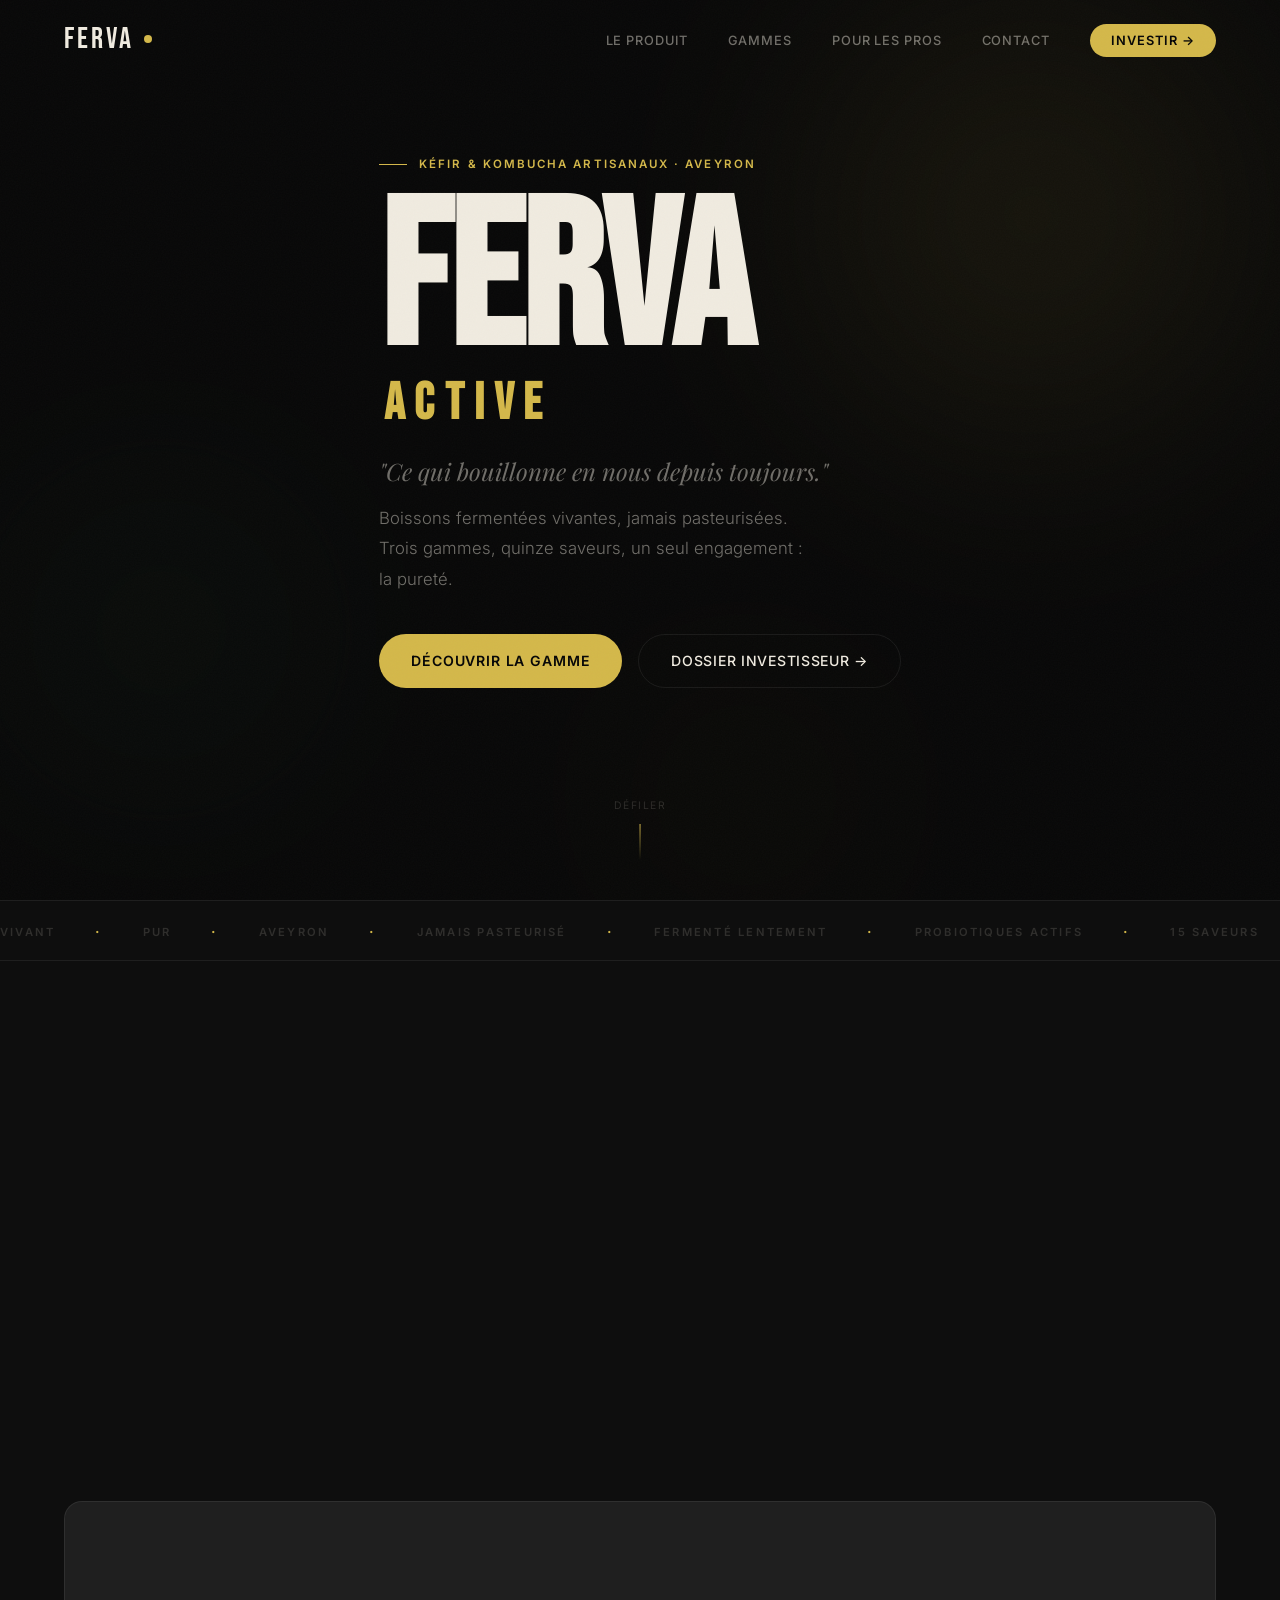
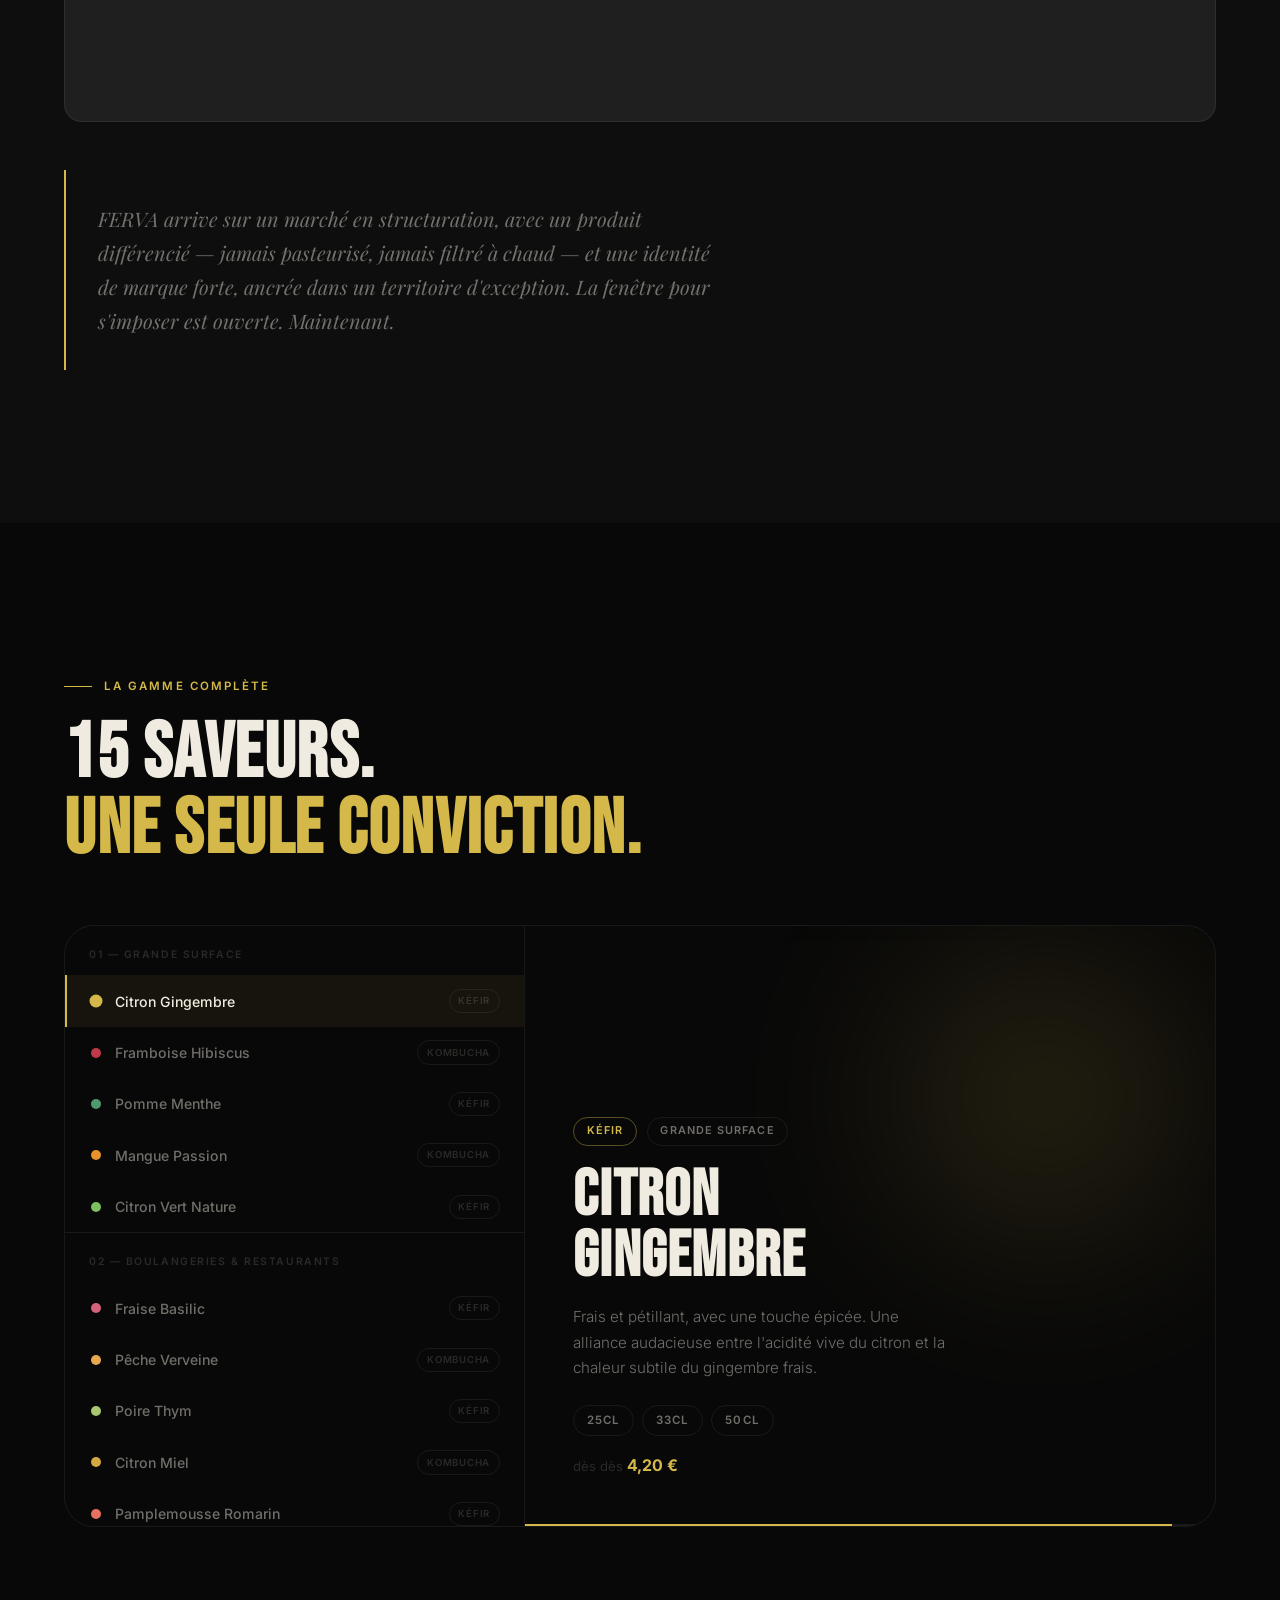
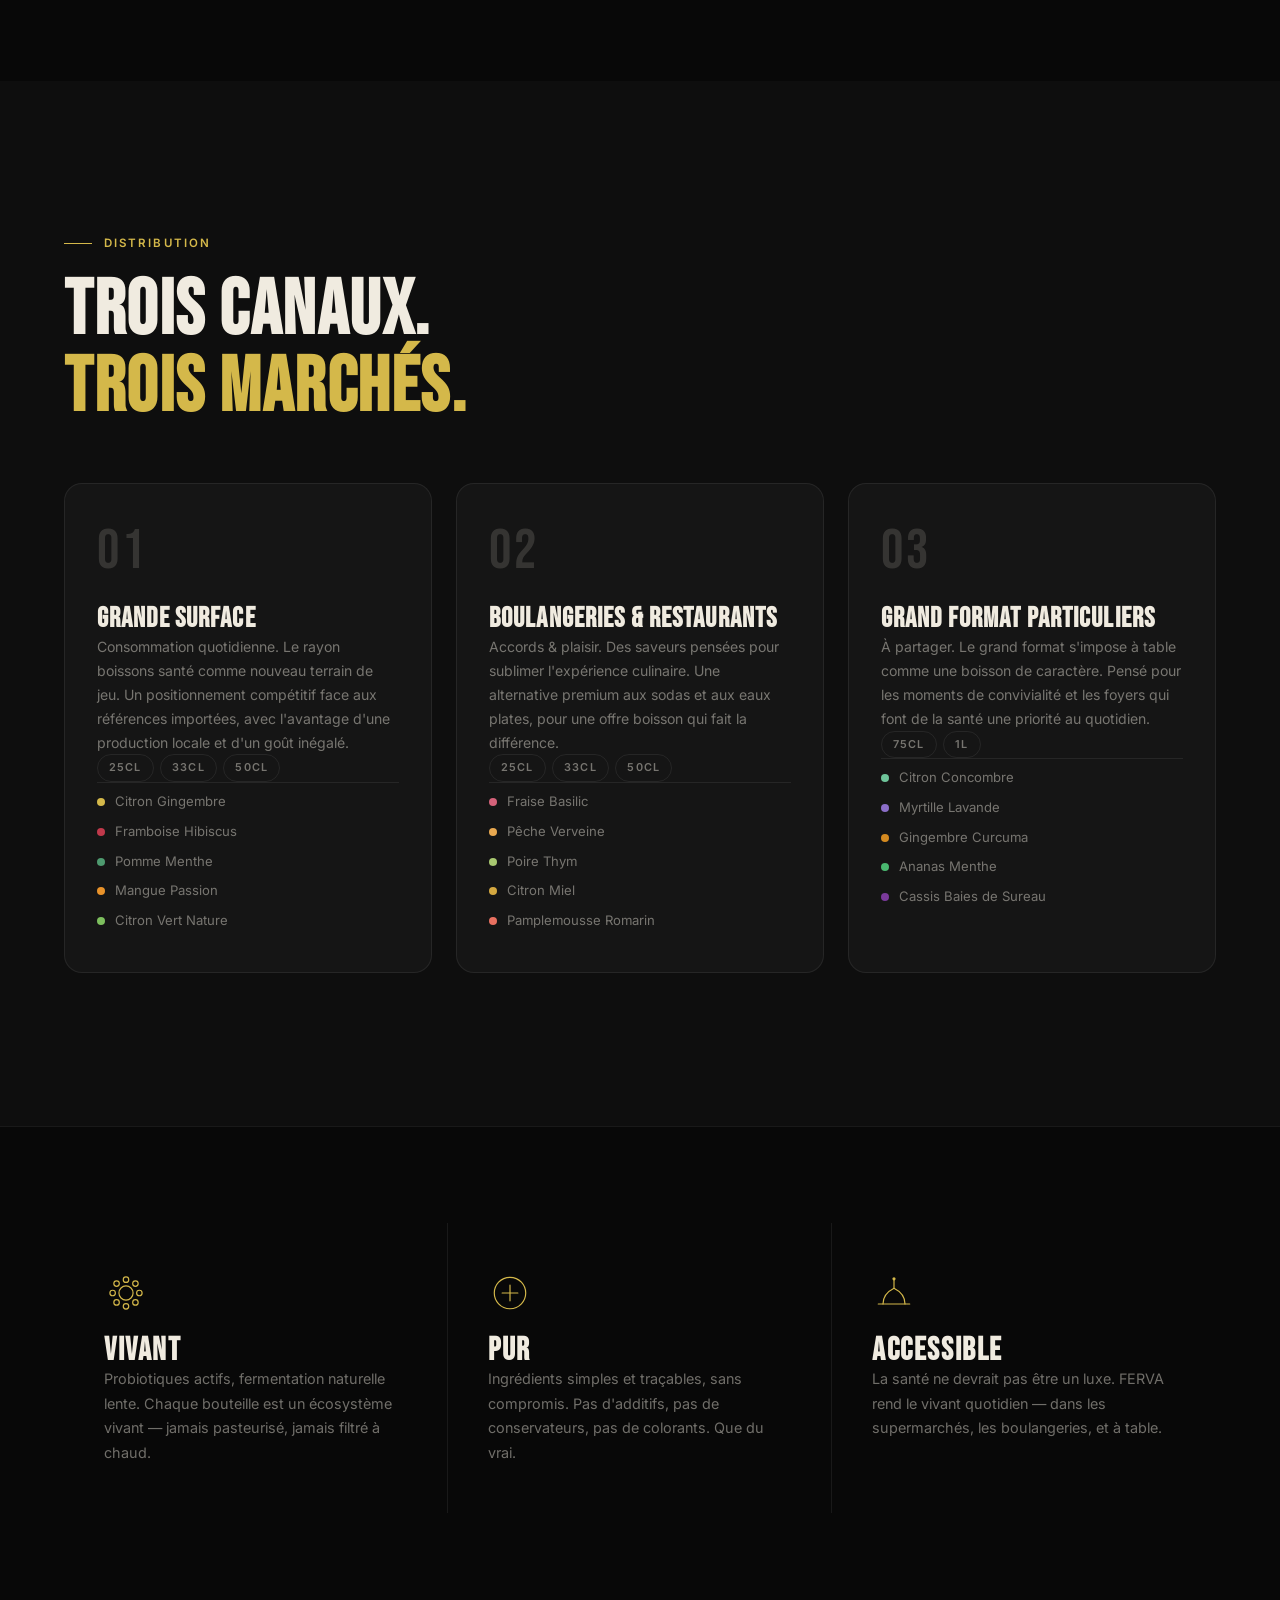
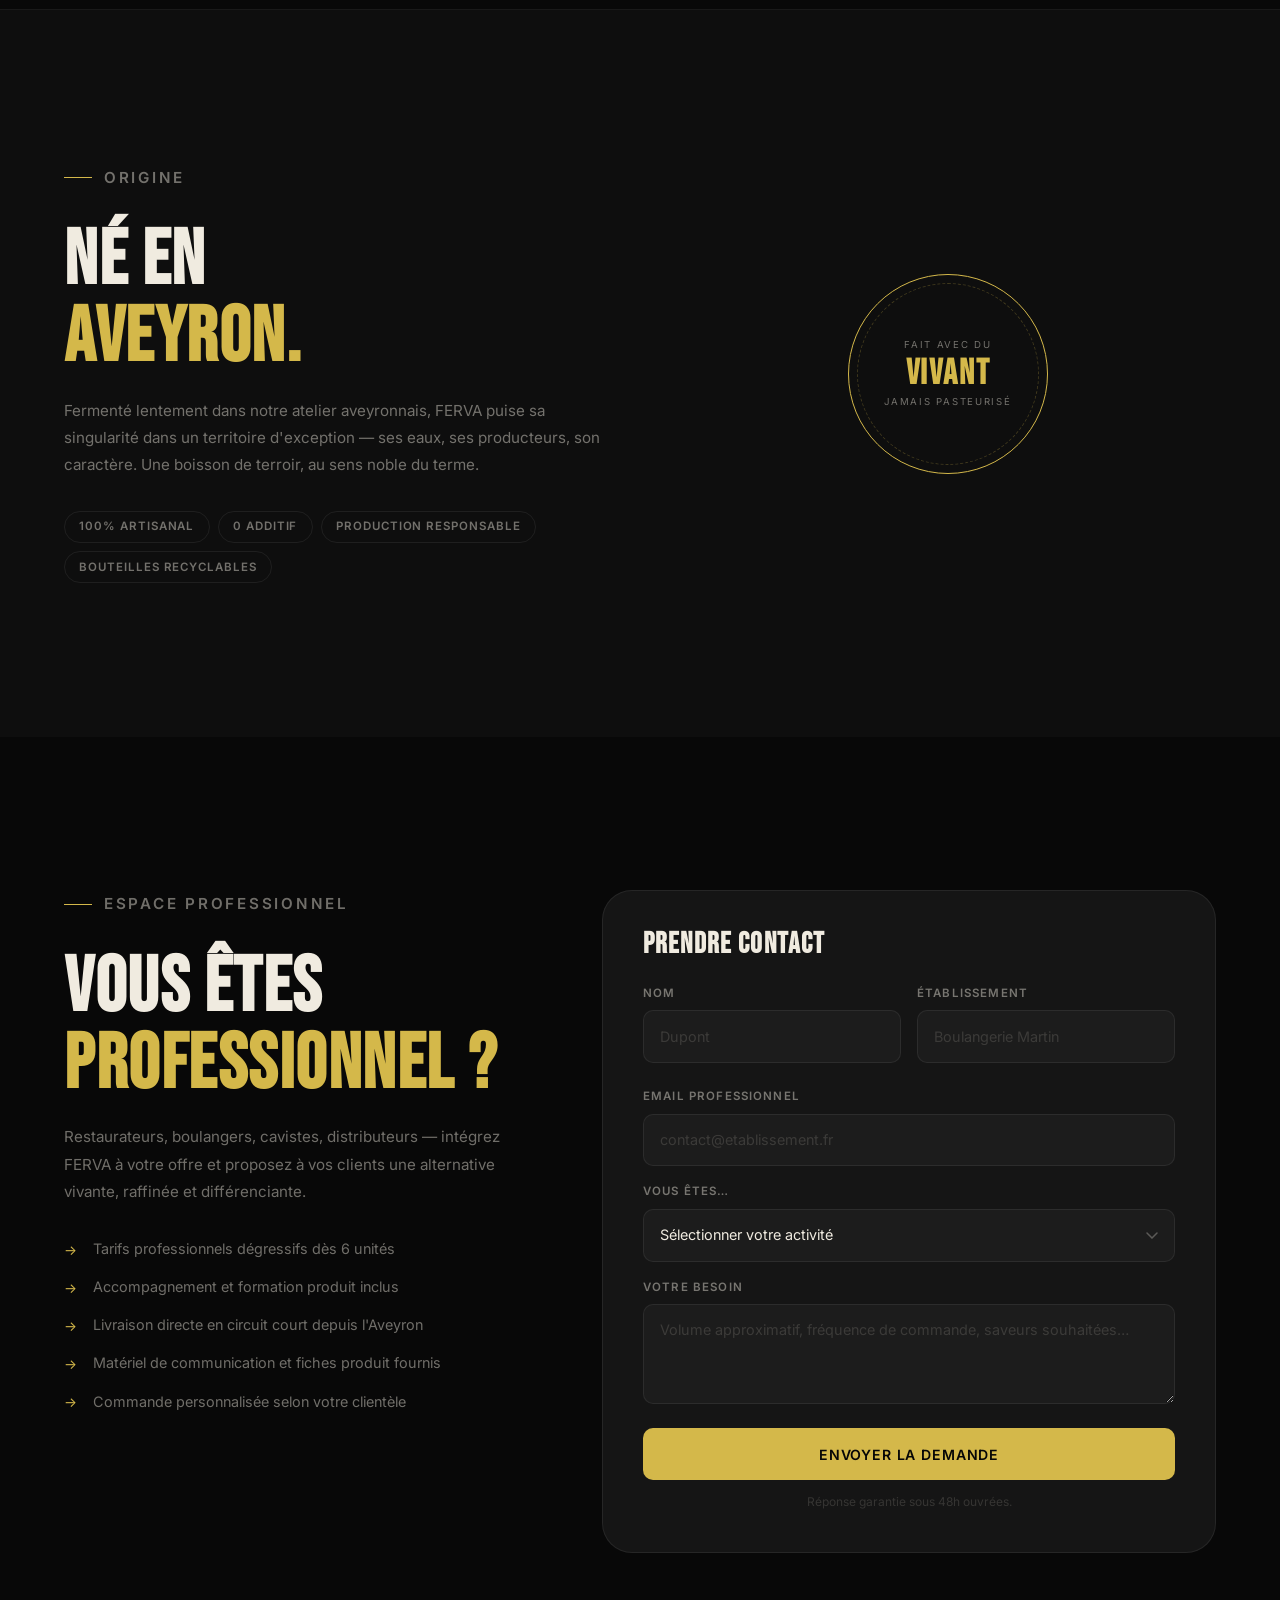
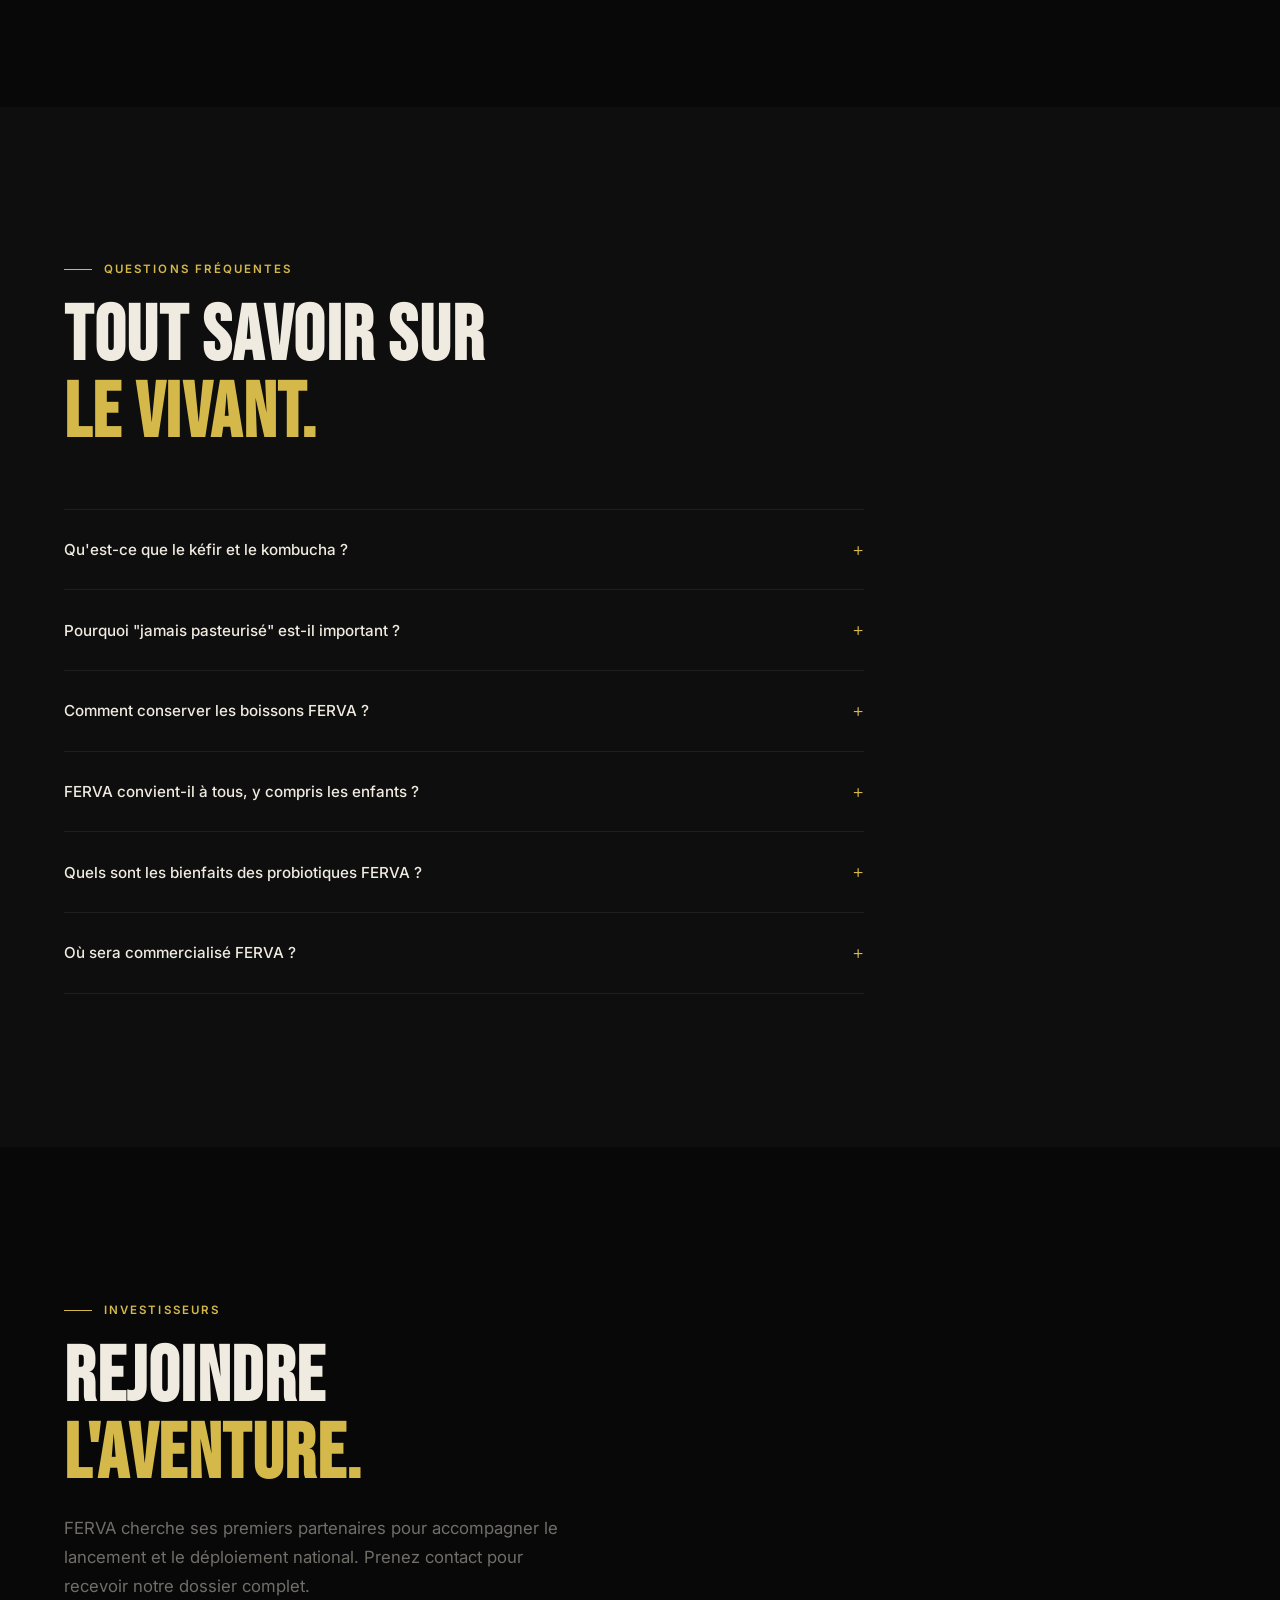
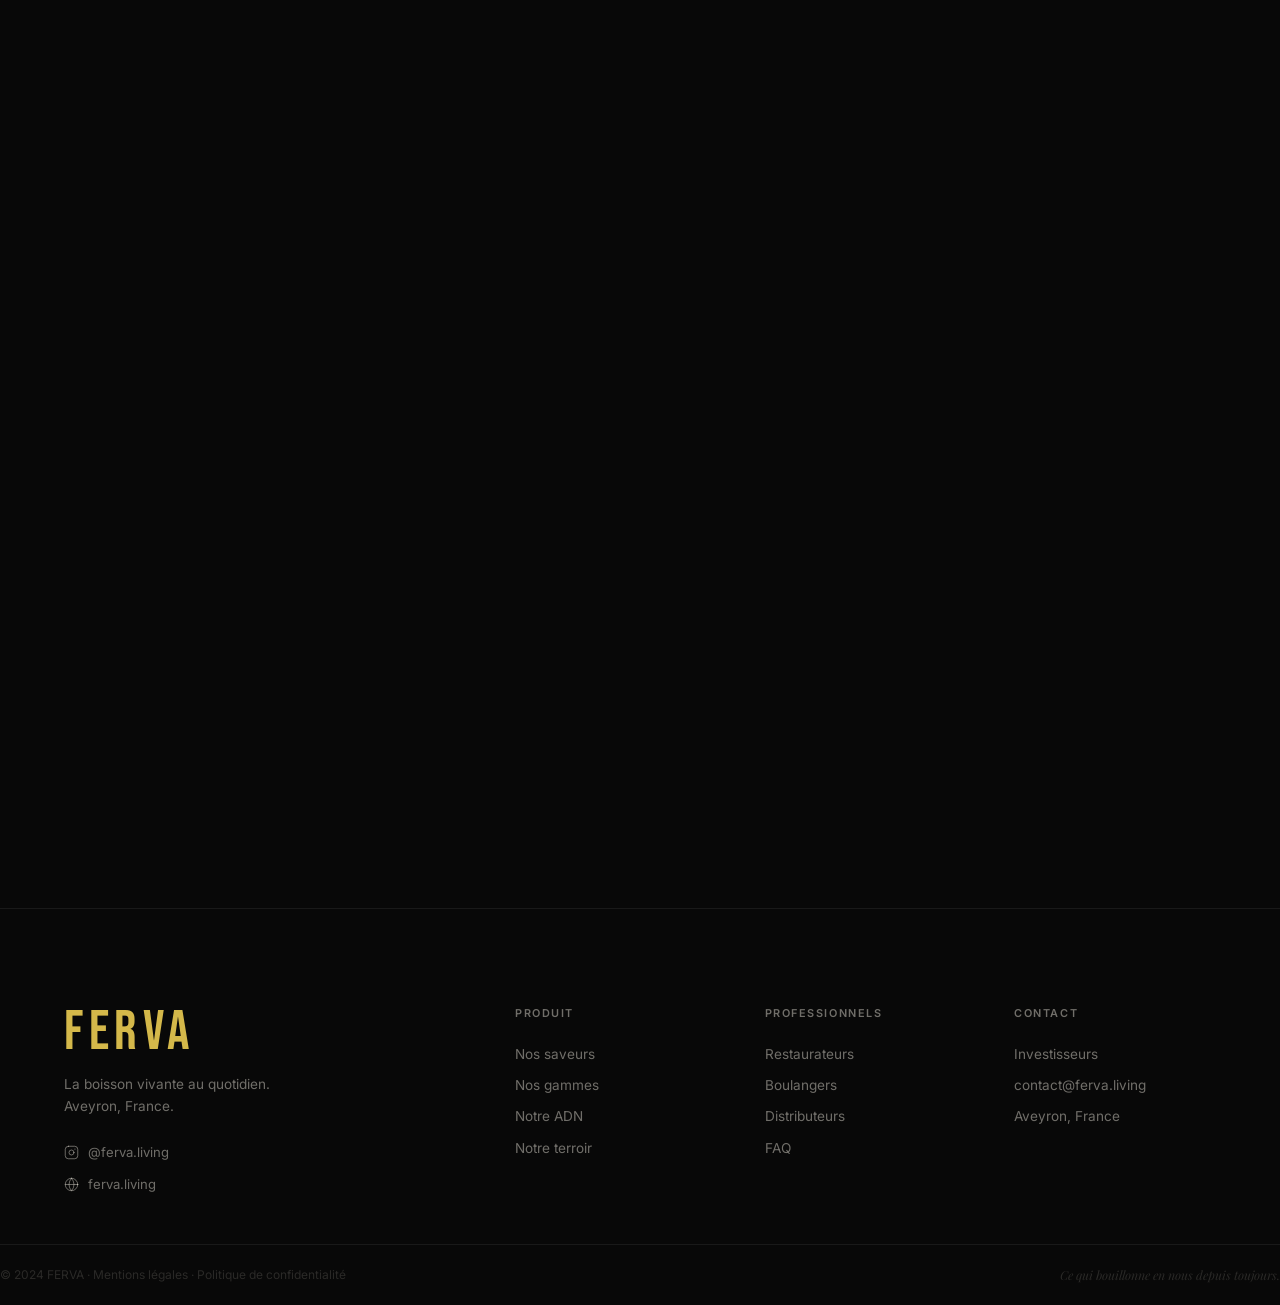
==== commit 9e872125: "feat: refonte complète site FERVA — version investisseur Site one-page premium, dark theme, couleurs" ====
--- a/ferva-website/index.html
+++ b/ferva-website/index.html
@@ -1,441 +1,634 @@
 <!DOCTYPE html>
 <html lang="fr">
 <head>
-  <meta charset="UTF-8" />
-  <meta name="viewport" content="width=device-width, initial-scale=1.0" />
+  <meta charset="UTF-8">
+  <meta name="viewport" content="width=device-width, initial-scale=1.0">
   <title>FERVA — La Boisson Vivante</title>
-  <meta name="description" content="FERVA, kéfir & kombucha artisanaux fabriqués en Aveyron. Jamais pasteurisé, toujours vivant." />
-  <link rel="preconnect" href="https://fonts.googleapis.com" />
-  <link rel="preconnect" href="https://fonts.gstatic.com" crossorigin />
-  <link href="https://fonts.googleapis.com/css2?family=Bebas+Neue&family=Inter:wght@300;400;500;600&family=Playfair+Display:ital,wght@0,700;1,400&display=swap" rel="stylesheet" />
-  <link rel="stylesheet" href="styles.css" />
+  <meta name="description" content="Kéfir et Kombucha artisanaux, Aveyron. 15 saveurs, 3 gammes. Jamais pasteurisé.">
+  <link rel="preconnect" href="https://fonts.googleapis.com">
+  <link rel="preconnect" href="https://fonts.gstatic.com" crossorigin>
+  <link href="https://fonts.googleapis.com/css2?family=Bebas+Neue&family=Inter:ital,wght@0,300;0,400;0,500;0,600;1,300&family=Playfair+Display:ital,wght@0,600;1,400&display=swap" rel="stylesheet">
+  <link rel="stylesheet" href="styles.css">
 </head>
 <body>
 
-  <!-- NAV -->
-  <nav id="navbar">
-    <div class="nav-inner">
-      <a href="#hero" class="logo">FERVA</a>
-      <ul class="nav-links">
-        <li><a href="#gammes">Gammes</a></li>
-        <li><a href="#valeurs">Notre ADN</a></li>
-        <li><a href="#histoire">Histoire</a></li>
-        <li><a href="#contact" class="btn-nav">Commander</a></li>
-      </ul>
-      <button class="burger" aria-label="Menu" aria-expanded="false">
-        <span></span><span></span><span></span>
-      </button>
-    </div>
-  </nav>
-
-  <!-- HERO -->
-  <section id="hero">
-    <div class="hero-bg">
-      <div class="bubble b1"></div>
-      <div class="bubble b2"></div>
-      <div class="bubble b3"></div>
-    </div>
-    <div class="hero-content">
-      <p class="hero-eyebrow">Aveyron · Fait vivant · Jamais pasteurisé</p>
-      <h1>LA BOISSON<br /><span class="accent">VIVANTE</span><br />AU QUOTIDIEN.</h1>
-      <p class="hero-sub">Kéfir &amp; Kombucha artisanaux, fermentés lentement pour préserver tout le vivant.</p>
-      <div class="hero-cta">
-        <a href="#gammes" class="btn-primary">Découvrir les saveurs</a>
-        <a href="#valeurs" class="btn-ghost">Notre philosophie</a>
-      </div>
-    </div>
-    <div class="hero-scroll">
-      <span>Défiler</span>
-      <div class="scroll-line"></div>
-    </div>
-  </section>
-
-  <!-- MANIFESTE -->
-  <section id="manifeste">
-    <div class="container">
-      <p class="manifeste-text">"Ce qui bouillonne en nous depuis toujours."</p>
-    </div>
-  </section>
-
-  <!-- VALEURS -->
-  <section id="valeurs">
-    <div class="container">
-      <h2 class="section-title">Notre <span class="accent">ADN</span></h2>
-      <div class="valeurs-grid">
-        <div class="valeur-card">
-          <div class="valeur-icon">
-            <svg viewBox="0 0 48 48" fill="none" xmlns="http://www.w3.org/2000/svg">
-              <circle cx="24" cy="24" r="8" stroke="currentColor" stroke-width="2"/>
-              <circle cx="24" cy="10" r="3" stroke="currentColor" stroke-width="2"/>
-              <circle cx="24" cy="38" r="3" stroke="currentColor" stroke-width="2"/>
-              <circle cx="10" cy="24" r="3" stroke="currentColor" stroke-width="2"/>
-              <circle cx="38" cy="24" r="3" stroke="currentColor" stroke-width="2"/>
-              <circle cx="14" cy="14" r="3" stroke="currentColor" stroke-width="2"/>
-              <circle cx="34" cy="34" r="3" stroke="currentColor" stroke-width="2"/>
-              <circle cx="34" cy="14" r="3" stroke="currentColor" stroke-width="2"/>
-              <circle cx="14" cy="34" r="3" stroke="currentColor" stroke-width="2"/>
-            </svg>
-          </div>
+<!-- GRAIN -->
+<div class="grain" aria-hidden="true"></div>
+
+<!-- ═══════════════════════════════ NAV ══════════════════════════════ -->
+<nav id="nav">
+  <div class="nav-inner">
+    <a href="#hero" class="nav-logo">
+      FERVA
+      <span class="nav-pulse" id="navPulse"></span>
+    </a>
+    <ul class="nav-links" id="navLinks">
+      <li><a href="#produits">Le Produit</a></li>
+      <li><a href="#gamme">Gammes</a></li>
+      <li><a href="#pros">Pour les Pros</a></li>
+      <li><a href="#contact">Contact</a></li>
+      <li><a href="#contact" class="btn-nav">Investir →</a></li>
+    </ul>
+    <button class="burger" id="burger" aria-label="Menu" aria-expanded="false">
+      <span></span><span></span><span></span>
+    </button>
+  </div>
+</nav>
+
+<!-- ══════════════════════════════ HERO ══════════════════════════════ -->
+<section id="hero">
+  <div class="hero-orbs" aria-hidden="true">
+    <div class="orb o1"></div>
+    <div class="orb o2"></div>
+    <div class="orb o3"></div>
+  </div>
+  <div class="hero-content">
+    <p class="eyebrow">Kéfir &amp; Kombucha Artisanaux · Aveyron</p>
+    <h1 class="hero-title">
+      <span class="ht-ferva">FERVA</span>
+      <span class="ht-active">ACTIVE</span>
+    </h1>
+    <p class="hero-tagline">"Ce qui bouillonne en nous depuis toujours."</p>
+    <p class="hero-sub">Boissons fermentées vivantes, jamais pasteurisées.<br>Trois gammes, quinze saveurs, un seul engagement : la pureté.</p>
+    <div class="hero-cta">
+      <a href="#produits" class="btn-primary">Découvrir la gamme</a>
+      <a href="#contact" class="btn-ghost">Dossier investisseur →</a>
+    </div>
+  </div>
+  <div class="hero-scroll" aria-hidden="true">
+    <span>Défiler</span>
+    <div class="scroll-bar"></div>
+  </div>
+</section>
+
+<!-- ═══════════════════════════ TICKER ═══════════════════════════════ -->
+<div class="ticker" aria-hidden="true">
+  <div class="ticker-track" id="tickerTrack">
+    <span>VIVANT</span><span class="sep">·</span>
+    <span>PUR</span><span class="sep">·</span>
+    <span>AVEYRON</span><span class="sep">·</span>
+    <span>JAMAIS PASTEURISÉ</span><span class="sep">·</span>
+    <span>FERMENTÉ LENTEMENT</span><span class="sep">·</span>
+    <span>PROBIOTIQUES ACTIFS</span><span class="sep">·</span>
+    <span>15 SAVEURS</span><span class="sep">·</span>
+    <span>3 GAMMES</span><span class="sep">·</span>
+    <span>ARTISANAL</span><span class="sep">·</span>
+    <span>ZÉRO ADDITIF</span><span class="sep">·</span>
+  </div>
+</div>
+
+<!-- ══════════════════════════ MARCHÉ ════════════════════════════════ -->
+<section id="marche">
+  <div class="container">
+    <div class="marche-header" data-reveal>
+      <p class="eyebrow">L'opportunité</p>
+      <h2>Un marché en pleine<br><span class="ac">effervescence.</span></h2>
+      <p class="section-sub">Le segment des boissons fermentées vivantes est l'un des plus dynamiques de l'industrie alimentaire. FERVA se positionne au croisement de trois tendances de fond : santé, naturalité et premiumisation.</p>
+    </div>
+    <div class="stats-grid">
+      <div class="stat-card" data-reveal>
+        <span class="stat-num">+34<small>%</small></span>
+        <span class="stat-label">Croissance annuelle du marché européen des boissons fermentées</span>
+      </div>
+      <div class="stat-card" data-reveal>
+        <span class="stat-num">5,6<small>Mds€</small></span>
+        <span class="stat-label">Valeur du marché mondial des boissons probiotiques en 2027</span>
+      </div>
+      <div class="stat-card" data-reveal>
+        <span class="stat-num">67<small>%</small></span>
+        <span class="stat-label">Des Français souhaitent davantage de boissons naturelles et fonctionnelles</span>
+      </div>
+      <div class="stat-card" data-reveal>
+        <span class="stat-num">&lt;5</span>
+        <span class="stat-label">Marques françaises positionnées sur le segment premium de la fermentation</span>
+      </div>
+    </div>
+    <div class="marche-pitch" data-reveal>
+      <p>FERVA arrive sur un marché en structuration, avec un produit différencié — jamais pasteurisé, jamais filtré à chaud — et une identité de marque forte, ancrée dans un territoire d'exception. La fenêtre pour s'imposer est ouverte. Maintenant.</p>
+    </div>
+  </div>
+</section>
+
+<!-- ════════════════════════ PRODUITS ════════════════════════════════ -->
+<section id="produits">
+  <div class="container">
+    <div class="produits-header" data-reveal>
+      <p class="eyebrow">La Gamme Complète</p>
+      <h2>15 saveurs.<br><span class="ac">Une seule conviction.</span></h2>
+    </div>
+    <div class="produits-layout">
+
+      <!-- LEFT: Flavor list -->
+      <div class="fl-list" id="flavorList">
+
+        <div class="fl-group">
+          <span class="fl-group-label">01 — Grande Surface</span>
+          <button class="fl-item active" data-index="0">
+            <span class="fl-dot" style="--c:#D4B84A"></span>
+            <span class="fl-name">Citron Gingembre</span>
+            <span class="fl-badge">Kéfir</span>
+          </button>
+          <button class="fl-item" data-index="1">
+            <span class="fl-dot" style="--c:#C0394B"></span>
+            <span class="fl-name">Framboise Hibiscus</span>
+            <span class="fl-badge">Kombucha</span>
+          </button>
+          <button class="fl-item" data-index="2">
+            <span class="fl-dot" style="--c:#4E9A6F"></span>
+            <span class="fl-name">Pomme Menthe</span>
+            <span class="fl-badge">Kéfir</span>
+          </button>
+          <button class="fl-item" data-index="3">
+            <span class="fl-dot" style="--c:#E8922A"></span>
+            <span class="fl-name">Mangue Passion</span>
+            <span class="fl-badge">Kombucha</span>
+          </button>
+          <button class="fl-item" data-index="4">
+            <span class="fl-dot" style="--c:#7DBF5E"></span>
+            <span class="fl-name">Citron Vert Nature</span>
+            <span class="fl-badge">Kéfir</span>
+          </button>
+        </div>
+
+        <div class="fl-group">
+          <span class="fl-group-label">02 — Boulangeries &amp; Restaurants</span>
+          <button class="fl-item" data-index="5">
+            <span class="fl-dot" style="--c:#D4627A"></span>
+            <span class="fl-name">Fraise Basilic</span>
+            <span class="fl-badge">Kéfir</span>
+          </button>
+          <button class="fl-item" data-index="6">
+            <span class="fl-dot" style="--c:#E8A850"></span>
+            <span class="fl-name">Pêche Verveine</span>
+            <span class="fl-badge">Kombucha</span>
+          </button>
+          <button class="fl-item" data-index="7">
+            <span class="fl-dot" style="--c:#A8C870"></span>
+            <span class="fl-name">Poire Thym</span>
+            <span class="fl-badge">Kéfir</span>
+          </button>
+          <button class="fl-item" data-index="8">
+            <span class="fl-dot" style="--c:#D4A840"></span>
+            <span class="fl-name">Citron Miel</span>
+            <span class="fl-badge">Kombucha</span>
+          </button>
+          <button class="fl-item" data-index="9">
+            <span class="fl-dot" style="--c:#E87060"></span>
+            <span class="fl-name">Pamplemousse Romarin</span>
+            <span class="fl-badge">Kéfir</span>
+          </button>
+        </div>
+
+        <div class="fl-group">
+          <span class="fl-group-label">03 — Grand Format Particuliers</span>
+          <button class="fl-item" data-index="10">
+            <span class="fl-dot" style="--c:#6EC49A"></span>
+            <span class="fl-name">Citron Concombre</span>
+            <span class="fl-badge">Kéfir</span>
+          </button>
+          <button class="fl-item" data-index="11">
+            <span class="fl-dot" style="--c:#8B6EC8"></span>
+            <span class="fl-name">Myrtille Lavande</span>
+            <span class="fl-badge">Kombucha</span>
+          </button>
+          <button class="fl-item" data-index="12">
+            <span class="fl-dot" style="--c:#D48A20"></span>
+            <span class="fl-name">Gingembre Curcuma</span>
+            <span class="fl-badge">Kéfir</span>
+          </button>
+          <button class="fl-item" data-index="13">
+            <span class="fl-dot" style="--c:#4AB870"></span>
+            <span class="fl-name">Ananas Menthe</span>
+            <span class="fl-badge">Kombucha</span>
+          </button>
+          <button class="fl-item" data-index="14">
+            <span class="fl-dot" style="--c:#7A3A9A"></span>
+            <span class="fl-name">Cassis Baies de Sureau</span>
+            <span class="fl-badge">Kombucha</span>
+          </button>
+        </div>
+
+      </div>
+
+      <!-- RIGHT: Display -->
+      <div class="fl-display" id="flavorDisplay">
+        <div class="fl-orb" id="flavorOrb"></div>
+        <div class="fl-display-content">
+          <div class="fl-display-meta">
+            <span class="fl-display-type" id="dType">Kéfir</span>
+            <span class="fl-display-gamme" id="dGamme">Grande Surface</span>
+          </div>
+          <h3 class="fl-display-name" id="dName">Citron<br>Gingembre</h3>
+          <p class="fl-display-desc" id="dDesc">Frais et pétillant, avec une touche épicée. Une alliance audacieuse entre l'acidité vive du citron et la chaleur subtile du gingembre frais.</p>
+          <div class="fl-display-formats" id="dFormats">
+            <span>25cl</span><span>33cl</span><span>50cl</span>
+          </div>
+          <div class="fl-display-price" id="dPrice">
+            dès <strong>4,20 €</strong>
+          </div>
+        </div>
+        <div class="fl-progress">
+          <div class="fl-progress-bar" id="flProgressBar"></div>
+        </div>
+      </div>
+
+    </div>
+  </div>
+</section>
+
+<!-- ═══════════════════════════ GAMME ════════════════════════════════ -->
+<section id="gamme">
+  <div class="container">
+    <div class="gamme-header" data-reveal>
+      <p class="eyebrow">Distribution</p>
+      <h2>Trois canaux.<br><span class="ac">Trois marchés.</span></h2>
+    </div>
+    <div class="gamme-grid">
+
+      <div class="gamme-card" data-reveal>
+        <div class="gamme-num">01</div>
+        <div class="gamme-body">
+          <h3>Grande Surface</h3>
+          <p class="gamme-pitch">Consommation quotidienne. Le rayon boissons santé comme nouveau terrain de jeu. Un positionnement compétitif face aux références importées, avec l'avantage d'une production locale et d'un goût inégalé.</p>
+          <div class="gamme-formats">
+            <span>25cl</span><span>33cl</span><span>50cl</span>
+          </div>
+          <ul class="gamme-flavors">
+            <li><span style="background:#D4B84A"></span> Citron Gingembre</li>
+            <li><span style="background:#C0394B"></span> Framboise Hibiscus</li>
+            <li><span style="background:#4E9A6F"></span> Pomme Menthe</li>
+            <li><span style="background:#E8922A"></span> Mangue Passion</li>
+            <li><span style="background:#7DBF5E"></span> Citron Vert Nature</li>
+          </ul>
+        </div>
+      </div>
+
+      <div class="gamme-card" data-reveal>
+        <div class="gamme-num">02</div>
+        <div class="gamme-body">
+          <h3>Boulangeries &amp; Restaurants</h3>
+          <p class="gamme-pitch">Accords &amp; plaisir. Des saveurs pensées pour sublimer l'expérience culinaire. Une alternative premium aux sodas et aux eaux plates, pour une offre boisson qui fait la différence.</p>
+          <div class="gamme-formats">
+            <span>25cl</span><span>33cl</span><span>50cl</span>
+          </div>
+          <ul class="gamme-flavors">
+            <li><span style="background:#D4627A"></span> Fraise Basilic</li>
+            <li><span style="background:#E8A850"></span> Pêche Verveine</li>
+            <li><span style="background:#A8C870"></span> Poire Thym</li>
+            <li><span style="background:#D4A840"></span> Citron Miel</li>
+            <li><span style="background:#E87060"></span> Pamplemousse Romarin</li>
+          </ul>
+        </div>
+      </div>
+
+      <div class="gamme-card" data-reveal>
+        <div class="gamme-num">03</div>
+        <div class="gamme-body">
+          <h3>Grand Format Particuliers</h3>
+          <p class="gamme-pitch">À partager. Le grand format s'impose à table comme une boisson de caractère. Pensé pour les moments de convivialité et les foyers qui font de la santé une priorité au quotidien.</p>
+          <div class="gamme-formats">
+            <span>75cl</span><span>1L</span>
+          </div>
+          <ul class="gamme-flavors">
+            <li><span style="background:#6EC49A"></span> Citron Concombre</li>
+            <li><span style="background:#8B6EC8"></span> Myrtille Lavande</li>
+            <li><span style="background:#D48A20"></span> Gingembre Curcuma</li>
+            <li><span style="background:#4AB870"></span> Ananas Menthe</li>
+            <li><span style="background:#7A3A9A"></span> Cassis Baies de Sureau</li>
+          </ul>
+        </div>
+      </div>
+
+    </div>
+  </div>
+</section>
+
+<!-- ══════════════════════════ VALEURS ═══════════════════════════════ -->
+<section id="valeurs">
+  <div class="container">
+    <div class="valeurs-grid">
+      <div class="valeur" data-reveal>
+        <div class="valeur-icon">
+          <svg viewBox="0 0 56 56" fill="none"><circle cx="28" cy="28" r="9" stroke="currentColor" stroke-width="1.5"/><circle cx="28" cy="11" r="3.5" stroke="currentColor" stroke-width="1.5"/><circle cx="28" cy="45" r="3.5" stroke="currentColor" stroke-width="1.5"/><circle cx="11" cy="28" r="3.5" stroke="currentColor" stroke-width="1.5"/><circle cx="45" cy="28" r="3.5" stroke="currentColor" stroke-width="1.5"/><circle cx="16" cy="16" r="3.5" stroke="currentColor" stroke-width="1.5"/><circle cx="40" cy="40" r="3.5" stroke="currentColor" stroke-width="1.5"/><circle cx="40" cy="16" r="3.5" stroke="currentColor" stroke-width="1.5"/><circle cx="16" cy="40" r="3.5" stroke="currentColor" stroke-width="1.5"/></svg>
+        </div>
+        <div>
           <h3>Vivant</h3>
-          <p>Probiotiques actifs &amp; fermentation naturelle. Chaque bouteille contient des milliards de micro-organismes bénéfiques.</p>
-        </div>
-        <div class="valeur-card">
-          <div class="valeur-icon">
-            <svg viewBox="0 0 48 48" fill="none" xmlns="http://www.w3.org/2000/svg">
-              <path d="M24 6C13 6 6 16 6 24C6 32 13 42 24 42C35 42 42 32 42 24C42 16 35 6 24 6Z" stroke="currentColor" stroke-width="2"/>
-              <path d="M24 14V24L30 30" stroke="currentColor" stroke-width="2" stroke-linecap="round"/>
-            </svg>
-          </div>
+          <p>Probiotiques actifs, fermentation naturelle lente. Chaque bouteille est un écosystème vivant — jamais pasteurisé, jamais filtré à chaud.</p>
+        </div>
+      </div>
+      <div class="valeur" data-reveal>
+        <div class="valeur-icon">
+          <svg viewBox="0 0 56 56" fill="none"><path d="M28 8C16 8 8 18 8 28C8 38 16 48 28 48C40 48 48 38 48 28C48 18 40 8 28 8Z" stroke="currentColor" stroke-width="1.5"/><path d="M18 28H38M28 18V38" stroke="currentColor" stroke-width="1.5" stroke-linecap="round"/></svg>
+        </div>
+        <div>
           <h3>Pur</h3>
-          <p>Ingrédients simples, sans compromis. Pas d'additifs, pas de conservateurs, pas de filtration à chaud.</p>
-        </div>
-        <div class="valeur-card">
-          <div class="valeur-icon">
-            <svg viewBox="0 0 48 48" fill="none" xmlns="http://www.w3.org/2000/svg">
-              <path d="M12 36C12 28 18 22 24 18C30 22 36 28 36 36" stroke="currentColor" stroke-width="2" stroke-linecap="round"/>
-              <path d="M24 18V10" stroke="currentColor" stroke-width="2" stroke-linecap="round"/>
-              <circle cx="24" cy="8" r="2" fill="currentColor"/>
-              <path d="M8 36H40" stroke="currentColor" stroke-width="2" stroke-linecap="round"/>
-            </svg>
-          </div>
+          <p>Ingrédients simples et traçables, sans compromis. Pas d'additifs, pas de conservateurs, pas de colorants. Que du vrai.</p>
+        </div>
+      </div>
+      <div class="valeur" data-reveal>
+        <div class="valeur-icon">
+          <svg viewBox="0 0 56 56" fill="none"><path d="M14 42C14 32 20 26 28 22C36 26 42 32 42 42" stroke="currentColor" stroke-width="1.5" stroke-linecap="round"/><path d="M28 22V12" stroke="currentColor" stroke-width="1.5" stroke-linecap="round"/><circle cx="28" cy="10" r="2" fill="currentColor"/><path d="M8 42H48" stroke="currentColor" stroke-width="1.5" stroke-linecap="round"/></svg>
+        </div>
+        <div>
           <h3>Accessible</h3>
-          <p>Pour tous, tous les jours, sans compromis sur le goût. La santé ne devrait pas être un luxe.</p>
-        </div>
-      </div>
-    </div>
-  </section>
-
-  <!-- GAMMES -->
-  <section id="gammes">
-    <div class="container">
-      <h2 class="section-title">Nos <span class="accent">Gammes</span></h2>
-      <p class="section-sub">Trois collections pensées pour chaque moment de la journée</p>
-
-      <!-- TABS -->
-      <div class="tabs-wrapper">
-        <div class="tabs" role="tablist">
-          <button class="tab active" data-tab="grande-surface" role="tab" aria-selected="true">
-            <span class="tab-num">01</span>
-            <span class="tab-label">Grande Surface</span>
-          </button>
-          <button class="tab" data-tab="resto" role="tab" aria-selected="false">
-            <span class="tab-num">02</span>
-            <span class="tab-label">Boulangeries &amp; Restos</span>
-          </button>
-          <button class="tab" data-tab="grand-format" role="tab" aria-selected="false">
-            <span class="tab-num">03</span>
-            <span class="tab-label">Grand Format</span>
-          </button>
-        </div>
-
-        <!-- GRANDE SURFACE -->
-        <div class="tab-panel active" id="tab-grande-surface" role="tabpanel">
-          <div class="gamme-header">
-            <div>
-              <h3>Grande Surface</h3>
-              <p class="gamme-desc">Consommation quotidienne.</p>
-              <div class="formats">
-                <span>25cl</span><span>33cl</span><span>50cl</span>
-              </div>
-            </div>
-          </div>
-          <div class="produits-grid">
-            <div class="produit-card" style="--accent: #d4b84a;">
-              <div class="produit-color" style="background: linear-gradient(135deg, #d4b84a22, #d4b84a44);"></div>
-              <div class="produit-dot" style="background: #d4b84a;"></div>
-              <h4>Citron Gingembre</h4>
-              <p>Frais et pétillant, avec une touche épicée.</p>
-              <span class="produit-tag">Kéfir</span>
-            </div>
-            <div class="produit-card" style="--accent: #c0394b;">
-              <div class="produit-color" style="background: linear-gradient(135deg, #c0394b22, #c0394b44);"></div>
-              <div class="produit-dot" style="background: #c0394b;"></div>
-              <h4>Framboise Hibiscus</h4>
-              <p>Fruité et floral, légèrement acidulé.</p>
-              <span class="produit-tag">Kombucha</span>
-            </div>
-            <div class="produit-card" style="--accent: #5a9e6f;">
-              <div class="produit-color" style="background: linear-gradient(135deg, #5a9e6f22, #5a9e6f44);"></div>
-              <div class="produit-dot" style="background: #5a9e6f;"></div>
-              <h4>Pomme Menthe</h4>
-              <p>Doux et rafraîchissant, finement mentholé.</p>
-              <span class="produit-tag">Kéfir</span>
-            </div>
-            <div class="produit-card" style="--accent: #e8922a;">
-              <div class="produit-color" style="background: linear-gradient(135deg, #e8922a22, #e8922a44);"></div>
-              <div class="produit-dot" style="background: #e8922a;"></div>
-              <h4>Mangue Passion</h4>
-              <p>Exotique et gourmand, 100% plaisir.</p>
-              <span class="produit-tag">Kombucha</span>
-            </div>
-            <div class="produit-card" style="--accent: #7dbf5e;">
-              <div class="produit-color" style="background: linear-gradient(135deg, #7dbf5e22, #7dbf5e44);"></div>
-              <div class="produit-dot" style="background: #7dbf5e;"></div>
-              <h4>Citron Vert Nature</h4>
-              <p>Intense et désaltérant. Le classique.</p>
-              <span class="produit-tag">Kéfir</span>
-            </div>
-          </div>
-        </div>
-
-        <!-- BOULANGERIES & RESTOS -->
-        <div class="tab-panel" id="tab-resto" role="tabpanel">
-          <div class="gamme-header">
-            <div>
-              <h3>Boulangeries &amp; Restaurants</h3>
-              <p class="gamme-desc">Accords &amp; plaisir.</p>
-              <div class="formats">
-                <span>25cl</span><span>33cl</span><span>50cl</span>
-              </div>
-            </div>
-          </div>
-          <div class="produits-grid">
-            <div class="produit-card" style="--accent: #d4627a;">
-              <div class="produit-color" style="background: linear-gradient(135deg, #d4627a22, #d4627a44);"></div>
-              <div class="produit-dot" style="background: #d4627a;"></div>
-              <h4>Fraise Basilic</h4>
-              <p>Fraise juteuse et basilic frais, tout en délicatesse.</p>
-              <span class="produit-tag">Kéfir</span>
-            </div>
-            <div class="produit-card" style="--accent: #e8b87a;">
-              <div class="produit-color" style="background: linear-gradient(135deg, #e8b87a22, #e8b87a44);"></div>
-              <div class="produit-dot" style="background: #e8b87a;"></div>
-              <h4>Pêche Verveine</h4>
-              <p>Ronde et douce, avec une note herbacée.</p>
-              <span class="produit-tag">Kombucha</span>
-            </div>
-            <div class="produit-card" style="--accent: #b8d48a;">
-              <div class="produit-color" style="background: linear-gradient(135deg, #b8d48a22, #b8d48a44);"></div>
-              <div class="produit-dot" style="background: #b8d48a;"></div>
-              <h4>Poire Thym</h4>
-              <p>Subtil et aromatique, élégant.</p>
-              <span class="produit-tag">Kéfir</span>
-            </div>
-            <div class="produit-card" style="--accent: #d4a84a;">
-              <div class="produit-color" style="background: linear-gradient(135deg, #d4a84a22, #d4a84a44);"></div>
-              <div class="produit-dot" style="background: #d4a84a;"></div>
-              <h4>Citron Miel</h4>
-              <p>Doux et réconfortant, parfait avec les douceurs.</p>
-              <span class="produit-tag">Kombucha</span>
-            </div>
-            <div class="produit-card" style="--accent: #e87a6a;">
-              <div class="produit-color" style="background: linear-gradient(135deg, #e87a6a22, #e87a6a44);"></div>
-              <div class="produit-dot" style="background: #e87a6a;"></div>
-              <h4>Pamplemousse Romarin</h4>
-              <p>Tonique et raffiné, une amertume maîtrisée.</p>
-              <span class="produit-tag">Kéfir</span>
-            </div>
-          </div>
-        </div>
-
-        <!-- GRAND FORMAT -->
-        <div class="tab-panel" id="tab-grand-format" role="tabpanel">
-          <div class="gamme-header">
-            <div>
-              <h3>Grand Format Particuliers</h3>
-              <p class="gamme-desc">À partager.</p>
-              <div class="formats">
-                <span>75cl</span><span>1L</span>
-              </div>
-            </div>
-          </div>
-          <div class="produits-grid">
-            <div class="produit-card" style="--accent: #8fd4a0;">
-              <div class="produit-color" style="background: linear-gradient(135deg, #8fd4a022, #8fd4a044);"></div>
-              <div class="produit-dot" style="background: #8fd4a0;"></div>
-              <h4>Citron Concombre</h4>
-              <p>Léger et hydratant, parfait à table.</p>
-              <span class="produit-tag">Kéfir</span>
-            </div>
-            <div class="produit-card" style="--accent: #9b7ec8;">
-              <div class="produit-color" style="background: linear-gradient(135deg, #9b7ec822, #9b7ec844);"></div>
-              <div class="produit-dot" style="background: #9b7ec8;"></div>
-              <h4>Myrtille Lavande</h4>
-              <p>Floral et fruité, douceur et profondeur.</p>
-              <span class="produit-tag">Kombucha</span>
-            </div>
-            <div class="produit-card" style="--accent: #d4a040;">
-              <div class="produit-color" style="background: linear-gradient(135deg, #d4a04022, #d4a04044);"></div>
-              <div class="produit-dot" style="background: #d4a040;"></div>
-              <h4>Gingembre Curcuma</h4>
-              <p>Épicé et revigorant, effet naturel.</p>
-              <span class="produit-tag">Kéfir</span>
-            </div>
-            <div class="produit-card" style="--accent: #5ab878;">
-              <div class="produit-color" style="background: linear-gradient(135deg, #5ab87822, #5ab87844);"></div>
-              <div class="produit-dot" style="background: #5ab878;"></div>
-              <h4>Ananas Menthe</h4>
-              <p>Tropical et rafraîchissant, ensoleillé.</p>
-              <span class="produit-tag">Kombucha</span>
-            </div>
-            <div class="produit-card" style="--accent: #6a3a8a;">
-              <div class="produit-color" style="background: linear-gradient(135deg, #6a3a8a22, #6a3a8a44);"></div>
-              <div class="produit-dot" style="background: #6a3a8a;"></div>
-              <h4>Cassis Baies de Sureau</h4>
-              <p>Profond et gourmand, riche en antioxydants.</p>
-              <span class="produit-tag">Kombucha</span>
-            </div>
-          </div>
-        </div>
-      </div>
-    </div>
-  </section>
-
-  <!-- BIENFAITS -->
-  <section id="bienfaits">
-    <div class="container">
-      <div class="bienfaits-grid">
-        <div class="bienfait">
-          <div class="bienfait-icon">🦠</div>
-          <h4>Vivant par nature</h4>
-          <p>Jamais pasteurisé. Jamais filtré à chaud. Les cultures actives sont préservées intact.</p>
-        </div>
-        <div class="bienfait">
-          <div class="bienfait-icon">💚</div>
-          <h4>Bon pour vous</h4>
-          <p>Soutient la digestion, l'immunité et l'énergie. Un allié santé au quotidien.</p>
-        </div>
-        <div class="bienfait">
-          <div class="bienfait-icon">🌿</div>
-          <h4>Bon pour la planète</h4>
-          <p>Bouteilles recyclables. Production responsable. Ancré en Aveyron.</p>
-        </div>
-      </div>
-    </div>
-  </section>
-
-  <!-- HISTOIRE -->
-  <section id="histoire">
-    <div class="container histoire-inner">
-      <div class="histoire-text">
-        <p class="histoire-eyebrow">Aveyron, France</p>
-        <h2>Nés du <span class="accent">vivant</span>,<br />enracinés dans<br />le territoire.</h2>
-        <p>FERVA est né d'une conviction simple : les meilleures boissons sont celles qui vivent. Fermentées lentement dans notre atelier aveyronnais, nos kéfirs et kombuchas puisent leur caractère dans des ingrédients locaux et une tradition artisanale sans compromis.</p>
-        <p>Pas de pasteurisation. Pas de filtration à chaud. Juste du vivant, dans chaque gorgée.</p>
-        <a href="#contact" class="btn-primary">Nous contacter</a>
-      </div>
-      <div class="histoire-visual">
-        <div class="histoire-badge">
-          <div class="badge-ring">
+          <p>La santé ne devrait pas être un luxe. FERVA rend le vivant quotidien — dans les supermarchés, les boulangeries, et à table.</p>
+        </div>
+      </div>
+    </div>
+  </div>
+</section>
+
+<!-- ═══════════════════════════ TERROIR ══════════════════════════════ -->
+<section id="terroir">
+  <div class="container">
+    <div class="terroir-inner" data-reveal>
+      <div class="terroir-text">
+        <p class="eyebrow">Origine</p>
+        <h2>Né en<br><span class="ac">Aveyron.</span></h2>
+        <p>Fermenté lentement dans notre atelier aveyronnais, FERVA puise sa singularité dans un territoire d'exception — ses eaux, ses producteurs, son caractère. Une boisson de terroir, au sens noble du terme.</p>
+        <div class="terroir-tags">
+          <span>100% Artisanal</span>
+          <span>0 Additif</span>
+          <span>Production responsable</span>
+          <span>Bouteilles recyclables</span>
+        </div>
+      </div>
+      <div class="terroir-badge-wrap">
+        <div class="terroir-badge">
+          <div class="tb-ring">
             <span>FAIT AVEC DU</span>
             <strong>VIVANT</strong>
             <span>JAMAIS PASTEURISÉ</span>
           </div>
         </div>
-        <div class="histoire-stats">
-          <div class="stat">
-            <strong>100%</strong>
-            <span>Artisanal</span>
-          </div>
-          <div class="stat">
-            <strong>0</strong>
-            <span>Additifs</span>
-          </div>
-          <div class="stat">
-            <strong>3</strong>
-            <span>Gammes</span>
-          </div>
-          <div class="stat">
-            <strong>15+</strong>
-            <span>Saveurs</span>
-          </div>
-        </div>
-      </div>
-    </div>
-  </section>
-
-  <!-- CONTACT / CTA -->
-  <section id="contact">
-    <div class="container">
-      <div class="contact-card">
-        <h2>Prêt à goûter<br /><span class="accent">le vivant</span>&nbsp;?</h2>
-        <p>Distributeurs, restaurateurs ou simplement curieux — écrivez-nous.</p>
-        <form class="contact-form" novalidate>
+      </div>
+    </div>
+  </div>
+</section>
+
+<!-- ════════════════════════════ PROS ════════════════════════════════ -->
+<section id="pros">
+  <div class="container">
+    <div class="pros-inner">
+      <div class="pros-text" data-reveal>
+        <p class="eyebrow">Espace Professionnel</p>
+        <h2>Vous êtes<br><span class="ac">professionnel ?</span></h2>
+        <p>Restaurateurs, boulangers, cavistes, distributeurs — intégrez FERVA à votre offre et proposez à vos clients une alternative vivante, raffinée et différenciante.</p>
+        <ul class="pros-benefits">
+          <li>
+            <span class="pros-icon">→</span>
+            <span>Tarifs professionnels dégressifs dès 6 unités</span>
+          </li>
+          <li>
+            <span class="pros-icon">→</span>
+            <span>Accompagnement et formation produit inclus</span>
+          </li>
+          <li>
+            <span class="pros-icon">→</span>
+            <span>Livraison directe en circuit court depuis l'Aveyron</span>
+          </li>
+          <li>
+            <span class="pros-icon">→</span>
+            <span>Matériel de communication et fiches produit fournis</span>
+          </li>
+          <li>
+            <span class="pros-icon">→</span>
+            <span>Commande personnalisée selon votre clientèle</span>
+          </li>
+        </ul>
+      </div>
+      <div class="pros-form-wrap" data-reveal>
+        <form class="pros-form" id="prosForm">
+          <h3>Prendre contact</h3>
           <div class="form-row">
-            <div class="form-group">
-              <label for="nom">Nom</label>
-              <input type="text" id="nom" name="nom" placeholder="Votre nom" autocomplete="name" required />
+            <div class="fg">
+              <label for="p-nom">Nom</label>
+              <input type="text" id="p-nom" placeholder="Dupont" required>
             </div>
-            <div class="form-group">
-              <label for="email">Email</label>
-              <input type="email" id="email" name="email" placeholder="votre@email.fr" autocomplete="email" required />
+            <div class="fg">
+              <label for="p-societe">Établissement</label>
+              <input type="text" id="p-societe" placeholder="Boulangerie Martin" required>
             </div>
           </div>
-          <div class="form-group">
-            <label for="sujet">Je suis…</label>
-            <select id="sujet" name="sujet">
-              <option value="">Sélectionner</option>
-              <option>Un particulier</option>
-              <option>Un restaurateur / boulanger</option>
-              <option>Un distributeur / revendeur</option>
-              <option>Un journaliste / influenceur</option>
+          <div class="fg">
+            <label for="p-email">Email professionnel</label>
+            <input type="email" id="p-email" placeholder="contact@etablissement.fr" required>
+          </div>
+          <div class="fg">
+            <label for="p-type">Vous êtes…</label>
+            <select id="p-type">
+              <option value="">Sélectionner votre activité</option>
+              <option>Restaurateur</option>
+              <option>Boulanger / Pâtissier</option>
+              <option>Caviste / Épicerie fine</option>
+              <option>Distributeur / Grossiste</option>
+              <option>Grande surface</option>
               <option>Autre</option>
             </select>
           </div>
-          <div class="form-group">
-            <label for="message">Message</label>
-            <textarea id="message" name="message" rows="4" placeholder="Votre message…" required></textarea>
-          </div>
-          <button type="submit" class="btn-primary btn-full">Envoyer le message</button>
+          <div class="fg">
+            <label for="p-msg">Votre besoin</label>
+            <textarea id="p-msg" rows="3" placeholder="Volume approximatif, fréquence de commande, saveurs souhaitées…"></textarea>
+          </div>
+          <button type="submit" class="btn-primary btn-full">Envoyer la demande</button>
+          <p class="form-legal">Réponse garantie sous 48h ouvrées.</p>
         </form>
       </div>
     </div>
-  </section>
-
-  <!-- FOOTER -->
-  <footer id="footer">
-    <div class="container footer-inner">
-      <div class="footer-brand">
-        <div class="footer-logo">FERVA</div>
-        <p>La boisson vivante au quotidien.</p>
-        <div class="footer-socials">
-          <a href="https://instagram.com/ferva.living" target="_blank" rel="noopener" aria-label="Instagram FERVA">
-            <svg viewBox="0 0 24 24" fill="none" stroke="currentColor" stroke-width="1.5">
-              <rect x="2" y="2" width="20" height="20" rx="5" ry="5"/>
-              <circle cx="12" cy="12" r="4"/>
-              <circle cx="17.5" cy="6.5" r="1" fill="currentColor" stroke="none"/>
-            </svg>
-            @ferva.living
-          </a>
-          <a href="https://ferva.living" target="_blank" rel="noopener" aria-label="Site FERVA">
-            <svg viewBox="0 0 24 24" fill="none" stroke="currentColor" stroke-width="1.5">
-              <circle cx="12" cy="12" r="10"/>
-              <path d="M2 12h20M12 2a15.3 15.3 0 0 1 4 10 15.3 15.3 0 0 1-4 10 15.3 15.3 0 0 1-4-10 15.3 15.3 0 0 1 4-10z"/>
-            </svg>
-            ferva.living
-          </a>
-        </div>
-      </div>
-      <div class="footer-nav">
-        <h5>Navigation</h5>
-        <ul>
-          <li><a href="#gammes">Nos gammes</a></li>
-          <li><a href="#valeurs">Notre ADN</a></li>
-          <li><a href="#histoire">Notre histoire</a></li>
-          <li><a href="#contact">Contact</a></li>
-        </ul>
-      </div>
-      <div class="footer-nav">
-        <h5>Gammes</h5>
-        <ul>
-          <li><a href="#gammes">Grande Surface</a></li>
-          <li><a href="#gammes">Boulangeries &amp; Restos</a></li>
-          <li><a href="#gammes">Grand Format</a></li>
-        </ul>
-      </div>
-      <div class="footer-nav">
-        <h5>Nous trouver</h5>
-        <ul>
-          <li>Aveyron, France</li>
-          <li><a href="mailto:contact@ferva.living">contact@ferva.living</a></li>
-        </ul>
-      </div>
-    </div>
-    <div class="footer-bottom">
-      <p>&copy; 2024 FERVA — Tous droits réservés &middot; <a href="#">Mentions légales</a></p>
-    </div>
-  </footer>
-
-  <script src="script.js"></script>
+  </div>
+</section>
+
+<!-- ═══════════════════════════ FAQ ══════════════════════════════════ -->
+<section id="faq">
+  <div class="container">
+    <div class="faq-header" data-reveal>
+      <p class="eyebrow">Questions fréquentes</p>
+      <h2>Tout savoir sur<br><span class="ac">le vivant.</span></h2>
+    </div>
+    <div class="faq-list" data-reveal>
+
+      <div class="faq-item">
+        <button class="faq-q">
+          <span>Qu'est-ce que le kéfir et le kombucha ?</span>
+          <span class="faq-icon">+</span>
+        </button>
+        <div class="faq-a">
+          <p>Le kéfir est une boisson fermentée à base d'eau ou de lait, obtenue par l'action de cultures bactériennes et de levures. Le kombucha est produit par la fermentation de thé sucré via une souche symbiotique (SCOBY). Les deux sont riches en probiotiques naturels, bénéfiques pour la flore intestinale.</p>
+        </div>
+      </div>
+
+      <div class="faq-item">
+        <button class="faq-q">
+          <span>Pourquoi "jamais pasteurisé" est-il important ?</span>
+          <span class="faq-icon">+</span>
+        </button>
+        <div class="faq-a">
+          <p>La pasteurisation chauffe le produit à haute température pour éliminer les bactéries — y compris les probiotiques bénéfiques. Chez FERVA, nous ne pasteurisons jamais nos boissons, ce qui préserve l'intégralité des cultures vivantes. C'est ce qui fait de chaque bouteille une boisson réellement vivante et fonctionnelle.</p>
+        </div>
+      </div>
+
+      <div class="faq-item">
+        <button class="faq-q">
+          <span>Comment conserver les boissons FERVA ?</span>
+          <span class="faq-icon">+</span>
+        </button>
+        <div class="faq-a">
+          <p>Les boissons FERVA doivent être conservées au réfrigérateur entre 2°C et 6°C, à l'abri de la lumière directe. Elles se conservent plusieurs semaines. Une fois ouverte, une bouteille se consomme dans les 48h. Il est normal d'observer une légère effervescence naturelle à l'ouverture — c'est le signe de la vivacité du produit.</p>
+        </div>
+      </div>
+
+      <div class="faq-item">
+        <button class="faq-q">
+          <span>FERVA convient-il à tous, y compris les enfants ?</span>
+          <span class="faq-icon">+</span>
+        </button>
+        <div class="faq-a">
+          <p>FERVA est conçu pour tous les adultes en bonne santé. Pour les enfants, nous recommandons de consulter un médecin avant introduction, notamment pour le kombucha (légèrement fermenté). Le kéfir d'eau est en revanche traditionnellement consommé en famille. Nos boissons sont sans alcool (moins de 0,5% vol.).</p>
+        </div>
+      </div>
+
+      <div class="faq-item">
+        <button class="faq-q">
+          <span>Quels sont les bienfaits des probiotiques FERVA ?</span>
+          <span class="faq-icon">+</span>
+        </button>
+        <div class="faq-a">
+          <p>Les probiotiques naturellement présents dans FERVA soutiennent l'équilibre du microbiote intestinal, qui joue un rôle clé dans la digestion, l'immunité et le bien-être général. Chaque bouteille contient des milliards de micro-organismes actifs, issus d'une fermentation lente et naturelle — sans ajout de culture industrielle.</p>
+        </div>
+      </div>
+
+      <div class="faq-item">
+        <button class="faq-q">
+          <span>Où sera commercialisé FERVA ?</span>
+          <span class="faq-icon">+</span>
+        </button>
+        <div class="faq-a">
+          <p>FERVA sera commercialisé via trois canaux : la grande distribution (supermarchés et hypermarchés), les boulangeries et restaurants partenaires, et en direct via notre boutique en ligne. Le lancement est prévu en priorité sur la région Occitanie et Sud de France, avec une expansion nationale en phase deux.</p>
+        </div>
+      </div>
+
+    </div>
+  </div>
+</section>
+
+<!-- ═══════════════════════════ CONTACT ══════════════════════════════ -->
+<section id="contact">
+  <div class="container">
+    <div class="contact-header" data-reveal>
+      <p class="eyebrow">Investisseurs</p>
+      <h2>Rejoindre<br><span class="ac">l'aventure.</span></h2>
+      <p class="section-sub">FERVA cherche ses premiers partenaires pour accompagner le lancement et le déploiement national. Prenez contact pour recevoir notre dossier complet.</p>
+    </div>
+    <div class="contact-grid">
+      <div class="contact-highlights" data-reveal>
+        <div class="ch-item">
+          <strong>Le produit</strong>
+          <p>15 saveurs développées, recettes finalisées. Production artisanale opérationnelle en Aveyron.</p>
+        </div>
+        <div class="ch-item">
+          <strong>Le marché</strong>
+          <p>Segment premium des boissons fermentées, sous-exploité par les marques françaises. Croissance à deux chiffres.</p>
+        </div>
+        <div class="ch-item">
+          <strong>Le modèle</strong>
+          <p>Trois gammes de distribution complémentaires. Prix consommateur entre 4,20 € (33cl) et 8,50 € (75cl).</p>
+        </div>
+        <div class="ch-item">
+          <strong>L'équipe</strong>
+          <p>Passionnés du vivant, ancrés en Aveyron. Un projet né d'une conviction profonde et d'un savoir-faire artisanal authentique.</p>
+        </div>
+      </div>
+      <div class="contact-form-wrap" data-reveal>
+        <form class="contact-form" id="investForm">
+          <div class="form-row">
+            <div class="fg">
+              <label for="i-prenom">Prénom</label>
+              <input type="text" id="i-prenom" placeholder="Marie" required>
+            </div>
+            <div class="fg">
+              <label for="i-nom">Nom</label>
+              <input type="text" id="i-nom" placeholder="Martin" required>
+            </div>
+          </div>
+          <div class="fg">
+            <label for="i-societe">Société / Fonds</label>
+            <input type="text" id="i-societe" placeholder="Ex : Fonds Horizon">
+          </div>
+          <div class="fg">
+            <label for="i-email">Email</label>
+            <input type="email" id="i-email" placeholder="votre@email.fr" required>
+          </div>
+          <div class="fg">
+            <label for="i-tel">Téléphone</label>
+            <input type="tel" id="i-tel" placeholder="+33 6 00 00 00 00">
+          </div>
+          <div class="fg">
+            <label for="i-msg">Message</label>
+            <textarea id="i-msg" rows="4" placeholder="Votre intérêt, votre profil, vos questions…"></textarea>
+          </div>
+          <button type="submit" class="btn-primary btn-full">Recevoir le dossier investisseur</button>
+        </form>
+      </div>
+    </div>
+  </div>
+</section>
+
+<!-- ══════════════════════════ FOOTER ════════════════════════════════ -->
+<footer id="footer">
+  <div class="container footer-inner">
+    <div class="footer-brand">
+      <div class="footer-logo">FERVA</div>
+      <p>La boisson vivante au quotidien.<br>Aveyron, France.</p>
+      <div class="footer-socials">
+        <a href="https://instagram.com/ferva.living" target="_blank" rel="noopener">
+          <svg viewBox="0 0 24 24" fill="none" stroke="currentColor" stroke-width="1.5" stroke-linecap="round">
+            <rect x="2" y="2" width="20" height="20" rx="5"/><circle cx="12" cy="12" r="4"/>
+            <circle cx="17.5" cy="6.5" r="1" fill="currentColor" stroke="none"/>
+          </svg>
+          @ferva.living
+        </a>
+        <a href="https://ferva.living" target="_blank" rel="noopener">
+          <svg viewBox="0 0 24 24" fill="none" stroke="currentColor" stroke-width="1.5" stroke-linecap="round">
+            <circle cx="12" cy="12" r="10"/>
+            <path d="M2 12h20M12 2a15.3 15.3 0 0 1 4 10 15.3 15.3 0 0 1-4 10 15.3 15.3 0 0 1-4-10 15.3 15.3 0 0 1 4-10z"/>
+          </svg>
+          ferva.living
+        </a>
+      </div>
+    </div>
+    <nav class="footer-nav" aria-label="Navigation pied de page">
+      <h5>Produit</h5>
+      <ul>
+        <li><a href="#produits">Nos saveurs</a></li>
+        <li><a href="#gamme">Nos gammes</a></li>
+        <li><a href="#valeurs">Notre ADN</a></li>
+        <li><a href="#terroir">Notre terroir</a></li>
+      </ul>
+    </nav>
+    <nav class="footer-nav" aria-label="Navigation professionnels">
+      <h5>Professionnels</h5>
+      <ul>
+        <li><a href="#pros">Restaurateurs</a></li>
+        <li><a href="#pros">Boulangers</a></li>
+        <li><a href="#pros">Distributeurs</a></li>
+        <li><a href="#faq">FAQ</a></li>
+      </ul>
+    </nav>
+    <nav class="footer-nav" aria-label="Navigation contact">
+      <h5>Contact</h5>
+      <ul>
+        <li><a href="#contact">Investisseurs</a></li>
+        <li><a href="mailto:contact@ferva.living">contact@ferva.living</a></li>
+        <li>Aveyron, France</li>
+      </ul>
+    </nav>
+  </div>
+  <div class="footer-bottom">
+    <p>© 2024 FERVA · <a href="#">Mentions légales</a> · <a href="#">Politique de confidentialité</a></p>
+    <p class="footer-tagline">Ce qui bouillonne en nous depuis toujours.</p>
+  </div>
+</footer>
+
+<script src="script.js"></script>
 </body>
 </html>
--- a/ferva-website/styles.css
+++ b/ferva-website/styles.css
@@ -1,1024 +1,1055 @@
-/* ===== RESET & BASE ===== */
-*, *::before, *::after { box-sizing: border-box; margin: 0; padding: 0; }
-
+/* ═══════════════════════════════════════════════════════════
+   FERVA — Styles
+   Dynamic color theming via --accent CSS custom property
+════════════════════════════════════════════════════════════ */
+
+/* ── VARIABLES ────────────────────────────────────────────── */
 :root {
-  --bg: #0e0e0e;
-  --bg2: #161616;
-  --bg3: #1e1e1e;
+  --bg:   #080808;
+  --bg2:  #0e0e0e;
+  --bg3:  #151515;
+  --bg4:  #1c1c1c;
+  --text: #F0EBE0;
+  --muted: rgba(240,235,224,0.45);
+  --dim:   rgba(240,235,224,0.15);
   --border: rgba(255,255,255,0.07);
-  --text: #f0ece2;
-  --text-muted: rgba(240,236,226,0.55);
-  --accent: #c8a83c;
-  --accent-light: #e2c96a;
-  --accent-dark: #a0852a;
-  --green: #4e9a6a;
-  --radius: 12px;
-  --radius-lg: 20px;
-  --transition: 0.3s cubic-bezier(0.4, 0, 0.2, 1);
-  --font-display: 'Bebas Neue', sans-serif;
-  --font-body: 'Inter', sans-serif;
-  --font-serif: 'Playfair Display', serif;
-}
-
-html { scroll-behavior: smooth; font-size: 16px; }
-
+
+  /* ← The star: changes per flavor via JS */
+  --accent:     #C8A83C;
+  --accent-rgb: 200,168,60;
+
+  --r:   10px;
+  --r-lg: 18px;
+  --r-xl: 30px;
+
+  --ease: cubic-bezier(0.4,0,0.2,1);
+  --t: 0.32s;
+  --tc: 0.55s ease; /* color transition */
+
+  --font-d: 'Bebas Neue', sans-serif;
+  --font-b: 'Inter', sans-serif;
+  --font-s: 'Playfair Display', serif;
+}
+
+/* ── RESET ────────────────────────────────────────────────── */
+*,*::before,*::after { box-sizing:border-box; margin:0; padding:0; }
+html { scroll-behavior:smooth; font-size:16px; -webkit-text-size-adjust:100%; }
 body {
   background: var(--bg);
   color: var(--text);
-  font-family: var(--font-body);
+  font-family: var(--font-b);
   font-weight: 400;
-  line-height: 1.6;
+  line-height: 1.65;
   overflow-x: hidden;
-}
-
-a { color: inherit; text-decoration: none; }
-img { display: block; max-width: 100%; }
-button { cursor: pointer; font: inherit; border: none; background: none; }
-
+  -webkit-font-smoothing: antialiased;
+}
+a { color:inherit; text-decoration:none; }
+button { cursor:pointer; font:inherit; border:none; background:none; }
+img { display:block; max-width:100%; }
+ul { list-style:none; }
+
+/* ── GRAIN OVERLAY ───────────────────────────────────────── */
+.grain {
+  position: fixed; inset: 0; z-index: 9999;
+  pointer-events: none;
+  background-image: url("data:image/svg+xml,%3Csvg xmlns='http://www.w3.org/2000/svg' width='300' height='300'%3E%3Cfilter id='n'%3E%3CfeTurbulence type='fractalNoise' baseFrequency='0.75' numOctaves='4' stitchTiles='stitch'/%3E%3C/filter%3E%3Crect width='100%25' height='100%25' filter='url(%23n)' opacity='1'/%3E%3C/svg%3E");
+  opacity: 0.028;
+}
+
+/* ── LAYOUT ───────────────────────────────────────────────── */
 .container {
-  max-width: 1200px;
+  max-width: 1280px;
   margin: 0 auto;
-  padding: 0 clamp(1.5rem, 5vw, 3rem);
-}
-
-.accent { color: var(--accent); }
-
-/* ===== NAVBAR ===== */
-#navbar {
-  position: fixed;
-  top: 0;
-  left: 0;
-  right: 0;
-  z-index: 100;
-  padding: 1.25rem 0;
-  transition: background var(--transition), backdrop-filter var(--transition), padding var(--transition);
-}
-
-#navbar.scrolled {
-  background: rgba(14, 14, 14, 0.9);
-  backdrop-filter: blur(12px);
-  -webkit-backdrop-filter: blur(12px);
-  padding: 0.75rem 0;
-  border-bottom: 1px solid var(--border);
-}
-
-.nav-inner {
-  max-width: 1200px;
-  margin: 0 auto;
-  padding: 0 clamp(1.5rem, 5vw, 3rem);
+  padding: 0 clamp(1.5rem, 5vw, 4rem);
+}
+
+section { padding: clamp(6rem, 12vw, 10rem) 0; }
+
+/* ── TYPOGRAPHY ────────────────────────────────────────────── */
+h1,h2,h3 { font-family: var(--font-d); line-height: 1; }
+
+h2 {
+  font-size: clamp(3rem, 6vw, 5.5rem);
+  letter-spacing: 0.02em;
+  margin-bottom: 1.25rem;
+}
+
+.eyebrow {
+  font-size: 0.72rem;
+  font-weight: 600;
+  letter-spacing: 0.18em;
+  text-transform: uppercase;
+  color: var(--accent);
+  margin-bottom: 1.25rem;
   display: flex;
   align-items: center;
-  justify-content: space-between;
-}
-
-.logo {
-  font-family: var(--font-display);
-  font-size: 2rem;
-  letter-spacing: 0.08em;
-  color: var(--accent);
-  line-height: 1;
-}
-
-.nav-links {
-  display: flex;
-  align-items: center;
-  gap: 2.5rem;
-  list-style: none;
-}
-
-.nav-links a {
-  font-size: 0.875rem;
-  font-weight: 500;
-  letter-spacing: 0.05em;
-  text-transform: uppercase;
-  color: var(--text-muted);
-  transition: color var(--transition);
-}
-
-.nav-links a:hover { color: var(--text); }
-
-.btn-nav {
+  gap: 0.75rem;
+  transition: color var(--tc);
+}
+.eyebrow::before {
+  content: '';
+  display: block;
+  width: 28px; height: 1px;
   background: var(--accent);
-  color: var(--bg) !important;
-  padding: 0.6rem 1.4rem;
-  border-radius: 50px;
-  font-weight: 600 !important;
-  transition: background var(--transition), transform var(--transition) !important;
-}
-
-.btn-nav:hover {
-  background: var(--accent-light) !important;
-  transform: translateY(-1px);
-}
-
-.burger {
-  display: none;
-  flex-direction: column;
-  gap: 5px;
-  padding: 4px;
-}
-
-.burger span {
-  display: block;
-  width: 24px;
-  height: 2px;
-  background: var(--text);
-  border-radius: 2px;
-  transition: transform var(--transition), opacity var(--transition);
-}
-
-/* ===== BUTTONS ===== */
+  transition: background var(--tc);
+}
+
+.ac { color: var(--accent); transition: color var(--tc); }
+
+.section-sub {
+  color: var(--muted);
+  font-size: 1.05rem;
+  max-width: 520px;
+  line-height: 1.75;
+  margin-top: 0.5rem;
+}
+
+/* ── BUTTONS ───────────────────────────────────────────────── */
 .btn-primary {
   display: inline-flex;
-  align-items: center;
-  gap: 0.5rem;
+  align-items: center; gap: 0.5rem;
   background: var(--accent);
-  color: #0e0e0e;
+  color: #060606;
   font-weight: 600;
-  font-size: 0.9rem;
-  letter-spacing: 0.04em;
-  text-transform: uppercase;
-  padding: 0.85rem 2rem;
+  font-size: 0.88rem;
+  letter-spacing: 0.06em;
+  text-transform: uppercase;
+  padding: 0.9rem 2rem;
   border-radius: 50px;
-  transition: background var(--transition), transform var(--transition), box-shadow var(--transition);
-}
-
+  transition: background var(--tc), transform var(--t) var(--ease), box-shadow var(--t);
+}
 .btn-primary:hover {
-  background: var(--accent-light);
   transform: translateY(-2px);
-  box-shadow: 0 8px 32px rgba(200, 168, 60, 0.3);
-}
-
+  box-shadow: 0 10px 30px rgba(var(--accent-rgb), 0.35);
+}
 .btn-ghost {
   display: inline-flex;
-  align-items: center;
-  gap: 0.5rem;
+  align-items: center; gap: 0.5rem;
   background: transparent;
   color: var(--text);
   font-weight: 500;
-  font-size: 0.9rem;
-  letter-spacing: 0.04em;
-  text-transform: uppercase;
-  padding: 0.85rem 2rem;
+  font-size: 0.88rem;
+  letter-spacing: 0.05em;
+  text-transform: uppercase;
+  padding: 0.9rem 2rem;
   border-radius: 50px;
   border: 1px solid var(--border);
-  transition: border-color var(--transition), background var(--transition), transform var(--transition);
-}
-
+  transition: border-color var(--tc), background var(--t), transform var(--t) var(--ease);
+}
 .btn-ghost:hover {
-  border-color: var(--accent);
-  background: rgba(200,168,60,0.06);
+  border-color: rgba(var(--accent-rgb), 0.4);
+  background: rgba(var(--accent-rgb), 0.05);
   transform: translateY(-2px);
 }
-
-.btn-full { width: 100%; justify-content: center; border-radius: var(--radius); }
-
-/* ===== SECTION TITLES ===== */
-.section-title {
-  font-family: var(--font-display);
-  font-size: clamp(2.5rem, 5vw, 4rem);
-  letter-spacing: 0.04em;
-  line-height: 1.05;
-  margin-bottom: 1rem;
-}
-
-.section-sub {
-  color: var(--text-muted);
-  font-size: 1.05rem;
-  margin-bottom: 3rem;
-  max-width: 500px;
-}
-
-/* ===== HERO ===== */
+.btn-full { width:100%; justify-content:center; border-radius: var(--r); }
+
+/* ── NAV ───────────────────────────────────────────────────── */
+#nav {
+  position: fixed; top:0; left:0; right:0; z-index:100;
+  padding: 1.5rem 0;
+  transition: background var(--t), padding var(--t), border-color var(--t);
+  border-bottom: 1px solid transparent;
+}
+#nav.scrolled {
+  background: rgba(8,8,8,0.88);
+  backdrop-filter: blur(16px);
+  -webkit-backdrop-filter: blur(16px);
+  padding: 0.85rem 0;
+  border-bottom-color: var(--border);
+}
+.nav-inner {
+  max-width: 1280px; margin:0 auto;
+  padding: 0 clamp(1.5rem,5vw,4rem);
+  display: flex; align-items:center; justify-content:space-between;
+}
+.nav-logo {
+  font-family: var(--font-d);
+  font-size: 1.9rem;
+  letter-spacing: 0.1em;
+  color: var(--text);
+  display: flex; align-items:center; gap: 0.6rem;
+  line-height: 1;
+}
+.nav-pulse {
+  width: 8px; height: 8px; border-radius:50%;
+  background: var(--accent);
+  transition: background var(--tc);
+  animation: pulse 2.5s ease-in-out infinite;
+}
+@keyframes pulse {
+  0%,100% { opacity:1; transform:scale(1); }
+  50% { opacity:0.5; transform:scale(0.7); }
+}
+.nav-links {
+  display: flex; align-items:center; gap: 2.5rem; list-style:none;
+}
+.nav-links a {
+  font-size: 0.8rem; font-weight:500;
+  letter-spacing: 0.07em; text-transform:uppercase;
+  color: var(--muted);
+  transition: color var(--t);
+}
+.nav-links a:hover { color: var(--text); }
+.btn-nav {
+  background: var(--accent) !important;
+  color: #060606 !important;
+  padding: 0.55rem 1.35rem;
+  border-radius: 50px;
+  font-weight: 600 !important;
+  transition: background var(--tc), transform var(--t) !important;
+}
+.btn-nav:hover { transform: translateY(-1px); }
+
+.burger { display:none; flex-direction:column; gap:5px; padding:4px; }
+.burger span { display:block; width:22px; height:1.5px; background:var(--text); border-radius:2px; transition: transform var(--t), opacity var(--t); }
+.burger.open span:nth-child(1) { transform: translateY(6.5px) rotate(45deg); }
+.burger.open span:nth-child(2) { opacity:0; }
+.burger.open span:nth-child(3) { transform: translateY(-6.5px) rotate(-45deg); }
+
+/* ── HERO ───────────────────────────────────────────────────── */
 #hero {
   position: relative;
   min-height: 100svh;
-  display: flex;
-  align-items: center;
+  display: flex; align-items:center;
   overflow: hidden;
   padding-top: 6rem;
 }
-
-.hero-bg {
+.hero-orbs { position:absolute; inset:0; pointer-events:none; }
+.orb {
+  position: absolute; border-radius:50%;
+  filter: blur(120px); opacity:0.12;
+  animation: drift 12s ease-in-out infinite;
+  transition: background var(--tc);
+}
+.o1 {
+  width: 700px; height:700px;
+  background: radial-gradient(circle, var(--accent), transparent 65%);
+  top:-15%; right:-8%;
+}
+.o2 {
+  width: 450px; height:450px;
+  background: radial-gradient(circle, #3a6e4a, transparent 65%);
+  bottom:5%; left:-5%;
+  animation-delay: -4s; animation-duration:15s;
+}
+.o3 {
+  width: 300px; height:300px;
+  background: radial-gradient(circle, var(--accent), transparent 65%);
+  bottom:-5%; right:30%;
+  animation-delay: -7s; animation-duration:10s;
+  opacity:0.07;
+}
+@keyframes drift {
+  0%,100% { transform:translate(0,0) scale(1); }
+  33% { transform:translate(-20px,30px) scale(1.04); }
+  66% { transform:translate(25px,-15px) scale(0.97); }
+}
+
+.hero-content {
+  position: relative; z-index:1;
+  max-width: 1280px; margin:0 auto;
+  padding: 0 clamp(1.5rem,5vw,4rem);
+}
+.hero-title {
+  display: flex; flex-direction:column;
+  margin-bottom: 1.5rem;
+  line-height: 0.9;
+}
+.ht-ferva {
+  font-family: var(--font-d);
+  font-size: clamp(6rem, 16vw, 18rem);
+  letter-spacing: -0.01em;
+  color: var(--text);
+  line-height: 0.88;
+}
+.ht-active {
+  font-family: var(--font-d);
+  font-size: clamp(1.6rem, 4vw, 4.5rem);
+  letter-spacing: 0.2em;
+  color: var(--accent);
+  transition: color var(--tc);
+  margin-top: 0.15em;
+  margin-left: 0.1em;
+}
+.hero-tagline {
+  font-family: var(--font-s);
+  font-style: italic;
+  font-size: clamp(1rem, 2vw, 1.5rem);
+  color: var(--muted);
+  margin-bottom: 0.75rem;
+  font-weight: 400;
+}
+.hero-sub {
+  font-size: clamp(0.9rem, 1.5vw, 1.05rem);
+  color: var(--muted);
+  max-width: 440px;
+  margin-bottom: 2.5rem;
+  font-weight: 300;
+  line-height: 1.8;
+}
+.hero-cta { display:flex; gap:1rem; flex-wrap:wrap; }
+
+.hero-scroll {
+  position: absolute; bottom:2.5rem; left:50%;
+  transform: translateX(-50%);
+  display: flex; flex-direction:column; align-items:center; gap:0.6rem;
+  z-index:1;
+}
+.hero-scroll span {
+  font-size:0.65rem; letter-spacing:0.15em;
+  text-transform:uppercase; color:var(--dim);
+}
+.scroll-bar {
+  width:1px; height:36px;
+  background: linear-gradient(to bottom, var(--accent), transparent);
+  transition: background var(--tc);
+  animation: scrollfade 2s ease-in-out infinite;
+}
+@keyframes scrollfade {
+  0%,100% { opacity:0.3; }
+  50% { opacity:1; }
+}
+
+/* ── TICKER ─────────────────────────────────────────────────── */
+.ticker {
+  overflow: hidden;
+  border-top: 1px solid var(--border);
+  border-bottom: 1px solid var(--border);
+  padding: 1rem 0;
+  background: var(--bg2);
+  user-select: none;
+}
+.ticker-track {
+  display: inline-flex; align-items:center; gap:2.5rem;
+  white-space: nowrap;
+  animation: tick 30s linear infinite;
+  font-size: 0.7rem;
+  font-weight: 600;
+  letter-spacing: 0.2em;
+  text-transform: uppercase;
+  color: var(--dim);
+}
+.ticker-track .sep {
+  color: var(--accent);
+  font-size: 0.9rem;
+  transition: color var(--tc);
+}
+@keyframes tick {
+  from { transform:translateX(0); }
+  to   { transform:translateX(-50%); }
+}
+
+/* ── MARCHÉ ─────────────────────────────────────────────────── */
+#marche { background: var(--bg2); }
+.marche-header { margin-bottom: 3.5rem; }
+
+.stats-grid {
+  display: grid;
+  grid-template-columns: repeat(4,1fr);
+  gap: 1px;
+  background: var(--border);
+  border: 1px solid var(--border);
+  border-radius: var(--r-lg);
+  overflow: hidden;
+  margin-bottom: 3rem;
+}
+.stat-card {
+  display: flex; flex-direction:column; gap:0.85rem;
+  padding: 2.5rem 2rem;
+  background: var(--bg3);
+  transition: background var(--t);
+}
+.stat-card:hover { background: var(--bg4); }
+
+.stat-num {
+  font-family: var(--font-d);
+  font-size: clamp(3rem, 5vw, 5rem);
+  letter-spacing: 0.01em;
+  line-height: 1;
+  color: var(--accent);
+  transition: color var(--tc);
+}
+.stat-num small {
+  font-size: 0.45em;
+  letter-spacing: 0.05em;
+  opacity: 0.8;
+}
+.stat-label {
+  font-size: 0.82rem;
+  color: var(--muted);
+  line-height: 1.55;
+  max-width: 200px;
+}
+.marche-pitch {
+  max-width: 680px;
+  padding: 2rem;
+  border-left: 2px solid var(--accent);
+  transition: border-color var(--tc);
+}
+.marche-pitch p {
+  font-family: var(--font-s);
+  font-style: italic;
+  font-size: clamp(1rem, 1.8vw, 1.25rem);
+  color: var(--muted);
+  line-height: 1.7;
+}
+
+/* ── PRODUITS (flavor showcase) ─────────────────────────────── */
+#produits { background: var(--bg); }
+.produits-header { margin-bottom: 3.5rem; }
+
+.produits-layout {
+  display: grid;
+  grid-template-columns: 2fr 3fr;
+  gap: 0;
+  border: 1px solid var(--border);
+  border-radius: var(--r-xl);
+  overflow: hidden;
+  min-height: 540px;
+}
+
+/* List */
+.fl-list {
+  border-right: 1px solid var(--border);
+  overflow-y: auto;
+  max-height: 600px;
+  scrollbar-width: thin;
+  scrollbar-color: var(--border) transparent;
+}
+.fl-list::-webkit-scrollbar { width:4px; }
+.fl-list::-webkit-scrollbar-thumb { background: var(--border); border-radius:4px; }
+
+.fl-group { padding: 0; }
+.fl-group:not(:last-child) { border-bottom: 1px solid var(--border); }
+
+.fl-group-label {
+  display: block;
+  font-size: 0.65rem;
+  font-weight: 600;
+  letter-spacing: 0.15em;
+  text-transform: uppercase;
+  color: var(--dim);
+  padding: 1.25rem 1.5rem 0.75rem;
+}
+
+.fl-item {
+  display: flex; align-items:center; gap:0.875rem;
+  width:100%; text-align:left;
+  padding: 0.85rem 1.5rem;
+  transition: background var(--t);
+  border-left: 2px solid transparent;
+}
+.fl-item:hover { background: rgba(255,255,255,0.03); }
+.fl-item.active {
+  background: rgba(var(--accent-rgb), 0.07);
+  border-left-color: var(--accent);
+  transition: background var(--tc), border-color var(--tc);
+}
+
+.fl-dot {
+  width:10px; height:10px; border-radius:50%;
+  background: var(--c);
+  flex-shrink:0;
+  transition: transform var(--t);
+}
+.fl-item.active .fl-dot { transform:scale(1.3); }
+
+.fl-name {
+  font-size: 0.88rem;
+  font-weight: 500;
+  color: var(--muted);
+  flex:1;
+  transition: color var(--t);
+}
+.fl-item.active .fl-name { color: var(--text); }
+.fl-item:hover .fl-name { color: var(--text); }
+
+.fl-badge {
+  font-size: 0.6rem;
+  font-weight: 600;
+  letter-spacing: 0.08em;
+  text-transform: uppercase;
+  color: var(--dim);
+  border: 1px solid var(--border);
+  padding: 0.2rem 0.55rem;
+  border-radius: 50px;
+}
+
+/* Display */
+.fl-display {
+  position: relative;
+  display: flex; flex-direction:column; justify-content:flex-end;
+  padding: 3rem;
+  overflow: hidden;
+  min-height: 480px;
+}
+.fl-orb {
   position: absolute;
-  inset: 0;
-  pointer-events: none;
-}
-
-.bubble {
-  position: absolute;
+  top: -80px; right: -80px;
+  width: 500px; height:500px;
   border-radius: 50%;
+  background: radial-gradient(circle, var(--accent), transparent 65%);
   filter: blur(80px);
   opacity: 0.18;
-  animation: float 8s ease-in-out infinite;
-}
-
-.b1 {
-  width: 600px; height: 600px;
-  background: radial-gradient(circle, #c8a83c, transparent 70%);
-  top: -10%; right: -10%;
-  animation-delay: 0s;
-}
-
-.b2 {
-  width: 400px; height: 400px;
-  background: radial-gradient(circle, #4e9a6a, transparent 70%);
-  bottom: 10%; left: -5%;
-  animation-delay: 3s;
-}
-
-.b3 {
-  width: 300px; height: 300px;
-  background: radial-gradient(circle, #c0394b, transparent 70%);
-  bottom: -5%; right: 25%;
-  animation-delay: 5s;
-}
-
-@keyframes float {
-  0%, 100% { transform: translateY(0) scale(1); }
-  50% { transform: translateY(-30px) scale(1.05); }
-}
-
-.hero-content {
-  position: relative;
-  z-index: 1;
-  max-width: 1200px;
-  margin: 0 auto;
-  padding: 0 clamp(1.5rem, 5vw, 3rem);
-}
-
-.hero-eyebrow {
-  font-size: 0.8rem;
-  font-weight: 500;
-  letter-spacing: 0.15em;
-  text-transform: uppercase;
-  color: var(--accent);
+  transition: background var(--tc), opacity 0.4s;
+  pointer-events: none;
+}
+
+.fl-display-content { position:relative; z-index:1; }
+
+.fl-display-meta {
+  display: flex; gap:0.6rem; margin-bottom:1.25rem;
+}
+.fl-display-type,
+.fl-display-gamme {
+  font-size: 0.68rem;
+  font-weight: 600;
+  letter-spacing: 0.1em;
+  text-transform: uppercase;
+  padding: 0.3rem 0.8rem;
+  border-radius: 50px;
+  border: 1px solid rgba(var(--accent-rgb), 0.4);
+  color: var(--accent);
+  transition: color var(--tc), border-color var(--tc);
+}
+.fl-display-gamme {
+  border-color: var(--border);
+  color: var(--muted);
+}
+
+.fl-display-name {
+  font-family: var(--font-d);
+  font-size: clamp(3rem, 5vw, 6rem);
+  letter-spacing: 0.02em;
+  line-height: 0.95;
+  color: var(--text);
+  margin-bottom: 1rem;
+  transition: opacity 0.3s;
+}
+
+.fl-display-desc {
+  font-size: 0.95rem;
+  color: var(--muted);
+  max-width: 380px;
+  line-height: 1.7;
   margin-bottom: 1.5rem;
-  display: flex;
-  align-items: center;
-  gap: 0.75rem;
-}
-
-.hero-eyebrow::before {
-  content: '';
-  display: block;
-  width: 32px;
-  height: 1px;
+  font-weight: 300;
+}
+
+.fl-display-formats {
+  display: flex; gap:0.5rem; margin-bottom:1rem;
+}
+.fl-display-formats span {
+  font-size: 0.72rem;
+  font-weight: 600;
+  letter-spacing: 0.1em;
+  text-transform: uppercase;
+  padding: 0.3rem 0.8rem;
+  border: 1px solid var(--border);
+  border-radius: 50px;
+  color: var(--muted);
+}
+
+.fl-display-price {
+  font-size: 0.82rem;
+  color: var(--dim);
+}
+.fl-display-price strong {
+  color: var(--accent);
+  font-size: 1rem;
+  transition: color var(--tc);
+}
+
+.fl-progress {
+  position: absolute; bottom:0; left:0; right:0;
+  height: 2px;
+  background: var(--border);
+}
+.fl-progress-bar {
+  height: 100%;
   background: var(--accent);
-}
-
-h1 {
-  font-family: var(--font-display);
-  font-size: clamp(4rem, 10vw, 9rem);
-  line-height: 0.95;
-  letter-spacing: 0.02em;
-  margin-bottom: 1.5rem;
-}
-
-.hero-sub {
-  font-size: clamp(1rem, 2vw, 1.2rem);
-  color: var(--text-muted);
-  max-width: 480px;
-  margin-bottom: 2.5rem;
-  font-weight: 300;
+  transition: width 0.1s linear, background var(--tc);
+  width: 0%;
+}
+
+/* ── GAMME ──────────────────────────────────────────────────── */
+#gamme { background: var(--bg2); }
+.gamme-header { margin-bottom: 3.5rem; }
+
+.gamme-grid {
+  display: grid;
+  grid-template-columns: repeat(3,1fr);
+  gap: 1.5rem;
+}
+.gamme-card {
+  background: var(--bg3);
+  border: 1px solid var(--border);
+  border-radius: var(--r-lg);
+  padding: 2.5rem 2rem;
+  display: flex; flex-direction:column; gap:1.5rem;
+  transition: border-color var(--t), transform var(--t);
+}
+.gamme-card:hover {
+  border-color: rgba(var(--accent-rgb), 0.25);
+  transform: translateY(-4px);
+}
+.gamme-num {
+  font-family: var(--font-d);
+  font-size: 3.5rem;
+  line-height:1;
+  color: var(--dim);
+  letter-spacing: 0.05em;
+}
+.gamme-card h3 {
+  font-family: var(--font-d);
+  font-size: 1.75rem;
+  letter-spacing: 0.04em;
+  line-height:1.1;
+  color: var(--text);
+}
+.gamme-pitch {
+  font-size: 0.88rem;
+  color: var(--muted);
   line-height: 1.7;
-}
-
-.hero-cta {
-  display: flex;
-  gap: 1rem;
-  flex-wrap: wrap;
-}
-
-.hero-scroll {
-  position: absolute;
-  bottom: 2.5rem;
-  left: 50%;
-  transform: translateX(-50%);
-  display: flex;
-  flex-direction: column;
-  align-items: center;
-  gap: 0.75rem;
-  z-index: 1;
-}
-
-.hero-scroll span {
-  font-size: 0.7rem;
-  letter-spacing: 0.15em;
-  text-transform: uppercase;
-  color: var(--text-muted);
-}
-
-.scroll-line {
-  width: 1px;
-  height: 40px;
-  background: linear-gradient(to bottom, var(--accent), transparent);
-  animation: scrollPulse 2s ease-in-out infinite;
-}
-
-@keyframes scrollPulse {
-  0%, 100% { opacity: 0.4; transform: scaleY(1); }
-  50% { opacity: 1; transform: scaleY(1.1); }
-}
-
-/* ===== MANIFESTE ===== */
-#manifeste {
-  padding: 5rem 0;
+  flex:1;
+}
+.gamme-formats { display:flex; gap:0.4rem; flex-wrap:wrap; }
+.gamme-formats span {
+  font-size: 0.68rem;
+  font-weight: 600;
+  letter-spacing: 0.1em;
+  text-transform: uppercase;
+  padding: 0.25rem 0.7rem;
+  border: 1px solid var(--border);
+  border-radius: 50px;
+  color: var(--muted);
+}
+.gamme-flavors {
+  display: flex; flex-direction:column; gap:0.5rem;
+  padding-top: 0.5rem;
+  border-top: 1px solid var(--border);
+}
+.gamme-flavors li {
+  display: flex; align-items:center; gap:0.65rem;
+  font-size: 0.82rem;
+  color: var(--muted);
+}
+.gamme-flavors li span {
+  width:8px; height:8px; border-radius:50%;
+  flex-shrink:0;
+}
+
+/* ── VALEURS ────────────────────────────────────────────────── */
+#valeurs {
+  background: var(--bg);
   border-top: 1px solid var(--border);
   border-bottom: 1px solid var(--border);
-  overflow: hidden;
-}
-
-.manifeste-text {
-  font-family: var(--font-serif);
-  font-style: italic;
-  font-size: clamp(1.5rem, 4vw, 2.5rem);
-  color: var(--text-muted);
-  text-align: center;
-  max-width: 800px;
-  margin: 0 auto;
-  line-height: 1.4;
-  animation: fadeInUp 0.8s ease both;
-}
-
-/* ===== VALEURS ===== */
-#valeurs {
-  padding: clamp(5rem, 10vw, 8rem) 0;
-}
-
+  padding: clamp(4rem, 8vw, 6rem) 0;
+}
 .valeurs-grid {
   display: grid;
-  grid-template-columns: repeat(auto-fit, minmax(280px, 1fr));
-  gap: 1.5rem;
-  margin-top: 3rem;
-}
-
-.valeur-card {
-  background: var(--bg2);
-  border: 1px solid var(--border);
-  border-radius: var(--radius-lg);
-  padding: 2.5rem 2rem;
-  transition: border-color var(--transition), transform var(--transition);
-  position: relative;
-  overflow: hidden;
-}
-
-.valeur-card::before {
-  content: '';
-  position: absolute;
-  inset: 0;
-  background: radial-gradient(circle at top left, rgba(200,168,60,0.05), transparent 60%);
-  pointer-events: none;
-}
-
-.valeur-card:hover {
-  border-color: rgba(200,168,60,0.3);
-  transform: translateY(-4px);
-}
+  grid-template-columns: repeat(3,1fr);
+  gap: 0;
+}
+.valeur {
+  display: flex; flex-direction:column; gap:1.25rem;
+  padding: 3rem 2.5rem;
+  border-right: 1px solid var(--border);
+  transition: background var(--t);
+}
+.valeur:last-child { border-right:none; }
+.valeur:hover { background: rgba(var(--accent-rgb), 0.03); }
 
 .valeur-icon {
-  width: 48px;
-  height: 48px;
-  color: var(--accent);
-  margin-bottom: 1.5rem;
-}
-
-.valeur-card h3 {
-  font-family: var(--font-display);
-  font-size: 1.8rem;
+  width: 44px; height:44px;
+  color: var(--accent);
+  transition: color var(--tc);
+}
+.valeur h3 {
+  font-family: var(--font-d);
+  font-size: 2rem;
   letter-spacing: 0.05em;
-  margin-bottom: 0.75rem;
-}
-
-.valeur-card p {
-  color: var(--text-muted);
-  font-size: 0.95rem;
+  color: var(--text);
+}
+.valeur p {
+  font-size: 0.9rem;
+  color: var(--muted);
   line-height: 1.7;
 }
 
-/* ===== GAMMES ===== */
-#gammes {
-  padding: clamp(5rem, 10vw, 8rem) 0;
-  background: var(--bg2);
-}
-
-.tabs-wrapper { margin-top: 2.5rem; }
-
-.tabs {
-  display: flex;
-  gap: 0.5rem;
-  border-bottom: 1px solid var(--border);
-  margin-bottom: 3rem;
-  overflow-x: auto;
-  scrollbar-width: none;
-  padding-bottom: 0;
-}
-
-.tabs::-webkit-scrollbar { display: none; }
-
-.tab {
-  display: flex;
-  align-items: baseline;
-  gap: 0.6rem;
-  padding: 1rem 1.5rem;
-  font-size: 0.875rem;
-  font-weight: 500;
-  color: var(--text-muted);
-  border-bottom: 2px solid transparent;
-  margin-bottom: -1px;
-  white-space: nowrap;
-  transition: color var(--transition), border-color var(--transition);
-  letter-spacing: 0.03em;
-}
-
-.tab:hover { color: var(--text); }
-
-.tab.active {
-  color: var(--accent);
-  border-bottom-color: var(--accent);
-}
-
-.tab-num {
-  font-family: var(--font-display);
-  font-size: 1.1rem;
-  line-height: 1;
-  color: inherit;
-  opacity: 0.6;
-}
-
-.tab.active .tab-num { opacity: 1; }
-
-.tab-panel { display: none; }
-.tab-panel.active { display: block; animation: fadeInUp 0.4s ease both; }
-
-@keyframes fadeInUp {
-  from { opacity: 0; transform: translateY(16px); }
-  to   { opacity: 1; transform: translateY(0); }
-}
-
-.gamme-header {
-  margin-bottom: 2rem;
-}
-
-.gamme-header h3 {
-  font-family: var(--font-display);
-  font-size: 2.2rem;
-  letter-spacing: 0.04em;
-  margin-bottom: 0.25rem;
-}
-
-.gamme-desc {
-  color: var(--text-muted);
-  font-style: italic;
-  margin-bottom: 1rem;
-}
-
-.formats {
-  display: flex;
-  gap: 0.5rem;
-}
-
-.formats span {
-  font-size: 0.75rem;
-  font-weight: 600;
-  letter-spacing: 0.08em;
-  text-transform: uppercase;
-  padding: 0.3rem 0.75rem;
-  border: 1px solid var(--border);
-  border-radius: 50px;
-  color: var(--text-muted);
-}
-
-.produits-grid {
-  display: grid;
-  grid-template-columns: repeat(auto-fill, minmax(200px, 1fr));
-  gap: 1rem;
-}
-
-.produit-card {
-  position: relative;
-  background: var(--bg3);
-  border: 1px solid var(--border);
-  border-radius: var(--radius-lg);
-  padding: 1.75rem 1.5rem 1.5rem;
-  transition: border-color var(--transition), transform var(--transition), box-shadow var(--transition);
-  overflow: hidden;
-  cursor: default;
-}
-
-.produit-color {
-  position: absolute;
-  inset: 0;
-  opacity: 0;
-  transition: opacity var(--transition);
-}
-
-.produit-card:hover .produit-color { opacity: 1; }
-
-.produit-card:hover {
-  border-color: rgba(var(--accent-rgb, 200,168,60), 0.3);
-  transform: translateY(-4px);
-  box-shadow: 0 12px 40px rgba(0,0,0,0.4);
-}
-
-.produit-dot {
-  width: 10px;
-  height: 10px;
-  border-radius: 50%;
-  margin-bottom: 1rem;
-  position: relative;
-  z-index: 1;
-}
-
-.produit-card h4 {
-  font-family: var(--font-display);
-  font-size: 1.3rem;
-  letter-spacing: 0.04em;
-  line-height: 1.1;
-  margin-bottom: 0.6rem;
-  position: relative;
-  z-index: 1;
-}
-
-.produit-card p {
-  font-size: 0.85rem;
-  color: var(--text-muted);
-  line-height: 1.5;
-  margin-bottom: 1.25rem;
-  position: relative;
-  z-index: 1;
-}
-
-.produit-tag {
-  display: inline-block;
-  font-size: 0.7rem;
-  font-weight: 600;
-  letter-spacing: 0.1em;
-  text-transform: uppercase;
-  padding: 0.25rem 0.7rem;
-  border-radius: 50px;
-  background: rgba(255,255,255,0.06);
-  border: 1px solid var(--border);
-  color: var(--text-muted);
-  position: relative;
-  z-index: 1;
-}
-
-/* ===== BIENFAITS ===== */
-#bienfaits {
-  padding: clamp(4rem, 8vw, 6rem) 0;
-  border-top: 1px solid var(--border);
-  border-bottom: 1px solid var(--border);
-}
-
-.bienfaits-grid {
-  display: grid;
-  grid-template-columns: repeat(auto-fit, minmax(240px, 1fr));
-  gap: 2rem;
-}
-
-.bienfait {
-  display: flex;
-  flex-direction: column;
-  gap: 0.75rem;
-  padding: 1.5rem;
-  border-left: 2px solid var(--border);
-  transition: border-color var(--transition);
-}
-
-.bienfait:hover { border-left-color: var(--accent); }
-
-.bienfait-icon { font-size: 1.75rem; }
-
-.bienfait h4 {
-  font-family: var(--font-display);
-  font-size: 1.3rem;
-  letter-spacing: 0.05em;
-}
-
-.bienfait p {
-  font-size: 0.9rem;
-  color: var(--text-muted);
-  line-height: 1.65;
-}
-
-/* ===== HISTOIRE ===== */
-#histoire {
-  padding: clamp(5rem, 12vw, 10rem) 0;
-}
-
-.histoire-inner {
+/* ── TERROIR ────────────────────────────────────────────────── */
+#terroir { background: var(--bg2); }
+.terroir-inner {
   display: grid;
   grid-template-columns: 1fr 1fr;
   gap: 5rem;
   align-items: center;
 }
-
-.histoire-eyebrow {
-  font-size: 0.8rem;
-  font-weight: 500;
-  letter-spacing: 0.15em;
-  text-transform: uppercase;
-  color: var(--accent);
-  margin-bottom: 1.5rem;
-  display: flex;
-  align-items: center;
-  gap: 0.75rem;
-}
-
-.histoire-eyebrow::before {
-  content: '';
-  display: block;
-  width: 32px;
-  height: 1px;
-  background: var(--accent);
-}
-
-.histoire-text h2 {
-  font-family: var(--font-display);
-  font-size: clamp(2.5rem, 5vw, 4rem);
-  line-height: 1.05;
-  letter-spacing: 0.03em;
-  margin-bottom: 1.5rem;
-}
-
-.histoire-text p {
-  color: var(--text-muted);
-  margin-bottom: 1rem;
-  font-size: 0.975rem;
-  line-height: 1.75;
-}
-
-.histoire-text .btn-primary { margin-top: 1rem; }
-
-.histoire-visual {
-  display: flex;
-  flex-direction: column;
-  align-items: center;
-  gap: 3rem;
-}
-
-.histoire-badge {
-  position: relative;
-  width: 220px;
-  height: 220px;
-  display: flex;
-  align-items: center;
-  justify-content: center;
-}
-
-.badge-ring {
-  width: 200px;
-  height: 200px;
+.terroir-text h2 { margin-bottom: 1.25rem; }
+.terroir-text p {
+  color: var(--muted);
+  font-size: 0.95rem;
+  line-height: 1.8;
+  margin-bottom: 2rem;
+}
+.terroir-tags { display:flex; gap:0.5rem; flex-wrap:wrap; }
+.terroir-tags span {
+  font-size: 0.72rem;
+  font-weight: 600;
+  letter-spacing: 0.08em;
+  text-transform: uppercase;
+  padding: 0.35rem 0.9rem;
+  border: 1px solid var(--border);
+  border-radius: 50px;
+  color: var(--muted);
+}
+.terroir-badge-wrap {
+  display: flex; justify-content:center; align-items:center;
+}
+.terroir-badge {
+  width: 240px; height:240px;
+  display: flex; align-items:center; justify-content:center;
+}
+.tb-ring {
+  width: 200px; height:200px;
   border-radius: 50%;
   border: 1px solid var(--accent);
-  display: flex;
-  flex-direction: column;
-  align-items: center;
-  justify-content: center;
-  gap: 0.25rem;
-  text-align: center;
-  padding: 1.5rem;
-  animation: spin 20s linear infinite;
+  display: flex; flex-direction:column;
+  align-items:center; justify-content:center;
+  gap:0.2rem; text-align:center; padding:1.5rem;
+  animation: spin 24s linear infinite;
   position: relative;
-}
-
-.badge-ring::before {
-  content: '';
-  position: absolute;
-  inset: 6px;
-  border-radius: 50%;
-  border: 1px dashed rgba(200,168,60,0.3);
-}
-
-.badge-ring span {
-  font-size: 0.65rem;
-  letter-spacing: 0.15em;
-  text-transform: uppercase;
-  color: var(--text-muted);
-}
-
-.badge-ring strong {
-  font-family: var(--font-display);
-  font-size: 2rem;
+  transition: border-color var(--tc);
+}
+.tb-ring::before {
+  content:''; position:absolute; inset:8px;
+  border-radius:50%;
+  border: 1px dashed rgba(var(--accent-rgb),0.25);
+  transition: border-color var(--tc);
+}
+.tb-ring span {
+  font-size: 0.6rem; letter-spacing:0.18em;
+  text-transform:uppercase; color:var(--muted);
+}
+.tb-ring strong {
+  font-family: var(--font-d);
+  font-size: 2.2rem;
   color: var(--accent);
   letter-spacing: 0.05em;
-  line-height: 1;
-}
-
-@keyframes spin {
-  from { transform: rotate(0deg); }
-  to   { transform: rotate(360deg); }
-}
-
-.histoire-stats {
+  line-height:1;
+  transition: color var(--tc);
+}
+@keyframes spin { from{transform:rotate(0)} to{transform:rotate(360deg)} }
+
+/* ── PROS ───────────────────────────────────────────────────── */
+#pros { background: var(--bg); }
+.pros-inner {
   display: grid;
   grid-template-columns: 1fr 1fr;
-  gap: 1.5rem;
-  width: 100%;
-}
-
-.stat {
-  background: var(--bg2);
-  border: 1px solid var(--border);
-  border-radius: var(--radius);
-  padding: 1.25rem 1.5rem;
-  text-align: center;
-  transition: border-color var(--transition);
-}
-
-.stat:hover { border-color: rgba(200,168,60,0.3); }
-
-.stat strong {
-  display: block;
-  font-family: var(--font-display);
-  font-size: 2.5rem;
-  color: var(--accent);
-  letter-spacing: 0.03em;
-  line-height: 1;
-  margin-bottom: 0.25rem;
-}
-
-.stat span {
-  font-size: 0.8rem;
-  color: var(--text-muted);
-  letter-spacing: 0.05em;
-  text-transform: uppercase;
-}
-
-/* ===== CONTACT ===== */
-#contact {
-  padding: clamp(5rem, 10vw, 8rem) 0;
-  background: var(--bg2);
-}
-
-.contact-card {
-  max-width: 680px;
-  margin: 0 auto;
-  text-align: center;
-}
-
-.contact-card h2 {
-  font-family: var(--font-display);
-  font-size: clamp(2.5rem, 5vw, 4rem);
-  letter-spacing: 0.03em;
-  line-height: 1.05;
-  margin-bottom: 0.75rem;
-}
-
-.contact-card > p {
-  color: var(--text-muted);
-  margin-bottom: 2.5rem;
-  font-size: 1rem;
-}
-
-.contact-form {
-  text-align: left;
-  display: flex;
-  flex-direction: column;
-  gap: 1.25rem;
-}
-
-.form-row {
-  display: grid;
-  grid-template-columns: 1fr 1fr;
-  gap: 1.25rem;
-}
-
-.form-group {
-  display: flex;
-  flex-direction: column;
-  gap: 0.5rem;
-}
-
-.form-group label {
-  font-size: 0.8rem;
-  font-weight: 500;
-  letter-spacing: 0.06em;
-  text-transform: uppercase;
-  color: var(--text-muted);
-}
-
-.form-group input,
-.form-group select,
-.form-group textarea {
+  gap: 5rem;
+  align-items: start;
+}
+.pros-text h2 { margin-bottom: 1.25rem; }
+.pros-text > p {
+  color: var(--muted);
+  font-size: 0.95rem;
+  line-height: 1.8;
+  margin-bottom: 2rem;
+}
+.pros-benefits { display:flex; flex-direction:column; gap:0.875rem; }
+.pros-benefits li {
+  display: flex; align-items:flex-start; gap:1rem;
+  font-size: 0.9rem; color: var(--muted);
+}
+.pros-icon {
+  color: var(--accent);
+  font-size: 0.85rem;
+  flex-shrink:0;
+  margin-top:0.1rem;
+  transition: color var(--tc);
+}
+
+/* ── FORMS ──────────────────────────────────────────────────── */
+.pros-form-wrap, .contact-form-wrap {
   background: var(--bg3);
   border: 1px solid var(--border);
-  border-radius: var(--radius);
+  border-radius: var(--r-xl);
+  padding: 2.5rem;
+}
+.pros-form h3, .contact-form h3 {
+  font-family: var(--font-d);
+  font-size: 1.8rem;
+  letter-spacing: 0.04em;
+  margin-bottom: 1.5rem;
+}
+.form-row { display:grid; grid-template-columns:1fr 1fr; gap:1rem; }
+
+.fg {
+  display: flex; flex-direction:column; gap:0.45rem;
+  margin-bottom: 1rem;
+}
+.fg:last-of-type { margin-bottom: 1.5rem; }
+
+.fg label {
+  font-size: 0.72rem;
+  font-weight: 600;
+  letter-spacing: 0.1em;
+  text-transform: uppercase;
+  color: var(--muted);
+}
+.fg input, .fg select, .fg textarea {
+  background: var(--bg4);
+  border: 1px solid var(--border);
+  border-radius: var(--r);
   padding: 0.85rem 1rem;
   color: var(--text);
   font: inherit;
-  font-size: 0.95rem;
-  transition: border-color var(--transition), box-shadow var(--transition);
+  font-size: 0.9rem;
   appearance: none;
   outline: none;
   resize: vertical;
-}
-
-.form-group select {
-  background-image: url("data:image/svg+xml,%3Csvg xmlns='http://www.w3.org/2000/svg' width='12' height='8' viewBox='0 0 12 8'%3E%3Cpath d='M1 1l5 5 5-5' stroke='rgba(240,236,226,0.4)' stroke-width='1.5' fill='none' stroke-linecap='round'/%3E%3C/svg%3E");
+  transition: border-color var(--tc), box-shadow var(--t);
+}
+.fg input::placeholder, .fg textarea::placeholder { color:var(--dim); }
+.fg input:focus, .fg select:focus, .fg textarea:focus {
+  border-color: var(--accent);
+  box-shadow: 0 0 0 3px rgba(var(--accent-rgb), 0.1);
+}
+.fg select {
+  background-image: url("data:image/svg+xml,%3Csvg xmlns='http://www.w3.org/2000/svg' width='12' height='7'%3E%3Cpath d='M1 1l5 5 5-5' stroke='rgba(240,235,224,0.3)' stroke-width='1.5' fill='none' stroke-linecap='round'/%3E%3C/svg%3E");
   background-repeat: no-repeat;
   background-position: right 1rem center;
   padding-right: 2.5rem;
-}
-
-.form-group input::placeholder,
-.form-group textarea::placeholder {
-  color: rgba(240,236,226,0.25);
-}
-
-.form-group input:focus,
-.form-group select:focus,
-.form-group textarea:focus {
-  border-color: var(--accent);
-  box-shadow: 0 0 0 3px rgba(200,168,60,0.12);
-}
-
-.form-success {
-  background: rgba(78,154,106,0.12);
-  border: 1px solid rgba(78,154,106,0.3);
-  border-radius: var(--radius);
-  padding: 1rem 1.25rem;
+  cursor: pointer;
+}
+.fg select option { background: var(--bg4); }
+
+.form-legal {
+  text-align:center;
+  font-size:0.75rem;
+  color: var(--dim);
+  margin-top:0.75rem;
+}
+.form-success-msg {
+  display: none;
+  background: rgba(74,184,112,0.1);
+  border: 1px solid rgba(74,184,112,0.3);
+  border-radius: var(--r);
+  padding: 0.875rem 1.25rem;
+  font-size: 0.875rem;
   color: #7fd4a0;
+  text-align: center;
+  margin-top: 1rem;
+  animation: fadeup 0.4s ease;
+}
+.form-success-msg.show { display:block; }
+
+/* ── FAQ ────────────────────────────────────────────────────── */
+#faq { background: var(--bg2); }
+.faq-header { margin-bottom: 3.5rem; }
+.faq-list { max-width: 800px; }
+
+.faq-item {
+  border-bottom: 1px solid var(--border);
+}
+.faq-item:first-child { border-top: 1px solid var(--border); }
+
+.faq-q {
+  display: flex; justify-content:space-between; align-items:center;
+  width:100%; padding: 1.5rem 0;
+  text-align:left; color:var(--text);
+  font-size: 0.95rem; font-weight:500;
+  gap:1.5rem;
+  transition: color var(--t);
+}
+.faq-q:hover { color: var(--accent); }
+.faq-icon {
+  font-size: 1.2rem; font-weight:300;
+  color: var(--accent);
+  transition: transform var(--t), color var(--tc);
+  flex-shrink:0;
+}
+.faq-item.open .faq-icon { transform: rotate(45deg); }
+
+.faq-a {
+  max-height: 0;
+  overflow: hidden;
+  transition: max-height 0.45s cubic-bezier(0.4,0,0.2,1);
+}
+.faq-item.open .faq-a { max-height: 300px; }
+.faq-a p {
+  padding-bottom: 1.5rem;
   font-size: 0.9rem;
-  text-align: center;
-  display: none;
-}
-
-.form-success.visible { display: block; animation: fadeInUp 0.4s ease both; }
-
-/* ===== FOOTER ===== */
+  color: var(--muted);
+  line-height: 1.75;
+}
+
+/* ── CONTACT ────────────────────────────────────────────────── */
+#contact { background: var(--bg); }
+.contact-header { margin-bottom: 3.5rem; }
+.contact-grid {
+  display: grid;
+  grid-template-columns: 1fr 1fr;
+  gap: 5rem;
+  align-items: start;
+}
+.contact-highlights {
+  display: flex; flex-direction:column; gap:2rem;
+}
+.ch-item {
+  padding: 0 0 2rem;
+  border-bottom: 1px solid var(--border);
+}
+.ch-item:last-child { border-bottom:none; padding-bottom:0; }
+.ch-item strong {
+  display: block;
+  font-size: 0.78rem;
+  font-weight: 600;
+  letter-spacing: 0.1em;
+  text-transform: uppercase;
+  color: var(--accent);
+  margin-bottom: 0.5rem;
+  transition: color var(--tc);
+}
+.ch-item p {
+  font-size: 0.9rem;
+  color: var(--muted);
+  line-height: 1.7;
+}
+
+/* ── FOOTER ─────────────────────────────────────────────────── */
 #footer {
-  padding-top: clamp(3rem, 6vw, 5rem);
+  padding-top: clamp(4rem, 8vw, 6rem);
   border-top: 1px solid var(--border);
 }
-
 .footer-inner {
   display: grid;
   grid-template-columns: 2fr 1fr 1fr 1fr;
   gap: 3rem;
   padding-bottom: 3rem;
-}
-
+  border-bottom: 1px solid var(--border);
+}
 .footer-logo {
-  font-family: var(--font-display);
-  font-size: 3rem;
-  letter-spacing: 0.08em;
-  color: var(--accent);
-  line-height: 1;
+  font-family: var(--font-d);
+  font-size: 3.5rem;
+  letter-spacing: 0.1em;
+  color: var(--accent);
+  line-height:1;
   margin-bottom: 0.75rem;
-}
-
+  transition: color var(--tc);
+}
 .footer-brand p {
-  color: var(--text-muted);
-  font-size: 0.9rem;
+  font-size: 0.85rem;
+  color: var(--muted);
+  line-height: 1.65;
   margin-bottom: 1.5rem;
-  line-height: 1.6;
-}
-
-.footer-socials {
-  display: flex;
-  flex-direction: column;
-  gap: 0.75rem;
-}
-
+}
+.footer-socials { display:flex; flex-direction:column; gap:0.65rem; }
 .footer-socials a {
-  display: flex;
-  align-items: center;
-  gap: 0.6rem;
-  font-size: 0.85rem;
-  color: var(--text-muted);
-  transition: color var(--transition);
-}
-
+  display:flex; align-items:center; gap:0.55rem;
+  font-size: 0.82rem; color: var(--muted);
+  transition: color var(--t);
+}
 .footer-socials a:hover { color: var(--accent); }
-
-.footer-socials svg {
-  width: 16px;
-  height: 16px;
-  flex-shrink: 0;
-}
+.footer-socials svg { width:15px; height:15px; flex-shrink:0; }
 
 .footer-nav h5 {
+  font-size: 0.68rem; font-weight:600;
+  letter-spacing: 0.14em; text-transform:uppercase;
+  color: var(--muted);
+  margin-bottom: 1.25rem;
+}
+.footer-nav ul { display:flex; flex-direction:column; gap:0.55rem; }
+.footer-nav li, .footer-nav a {
+  font-size: 0.85rem; color: var(--muted);
+  transition: color var(--t);
+}
+.footer-nav a:hover { color: var(--text); }
+
+.footer-bottom {
+  display: flex; justify-content:space-between; align-items:center;
+  padding: 1.25rem 0;
+  flex-wrap:wrap; gap:0.5rem;
+}
+.footer-bottom p {
   font-size: 0.75rem;
-  font-weight: 600;
-  letter-spacing: 0.12em;
-  text-transform: uppercase;
-  color: var(--text-muted);
-  margin-bottom: 1.25rem;
-}
-
-.footer-nav ul {
-  list-style: none;
-  display: flex;
-  flex-direction: column;
-  gap: 0.6rem;
-}
-
-.footer-nav li, .footer-nav a {
-  font-size: 0.9rem;
-  color: var(--text-muted);
-  transition: color var(--transition);
-}
-
-.footer-nav a:hover { color: var(--text); }
-
-.footer-bottom {
-  border-top: 1px solid var(--border);
-  padding: 1.25rem 0;
-  text-align: center;
-}
-
-.footer-bottom p {
-  font-size: 0.8rem;
-  color: rgba(240,236,226,0.3);
-}
-
+  color: var(--dim);
+}
 .footer-bottom a {
-  color: rgba(240,236,226,0.4);
-  transition: color var(--transition);
-}
-
-.footer-bottom a:hover { color: var(--text-muted); }
-
-/* ===== SCROLL ANIMATIONS ===== */
-.reveal {
+  color: var(--dim);
+  transition: color var(--t);
+}
+.footer-bottom a:hover { color: var(--muted); }
+.footer-tagline {
+  font-family: var(--font-s);
+  font-style: italic;
+  font-size: 0.78rem !important;
+  color: var(--dim) !important;
+}
+
+/* ── REVEALS ────────────────────────────────────────────────── */
+[data-reveal] {
   opacity: 0;
-  transform: translateY(24px);
-  transition: opacity 0.7s ease, transform 0.7s ease;
-}
-
-.reveal.visible {
+  transform: translateY(28px);
+  transition: opacity 0.7s var(--ease), transform 0.7s var(--ease);
+}
+[data-reveal].revealed {
   opacity: 1;
   transform: translateY(0);
 }
 
-/* ===== RESPONSIVE ===== */
+@keyframes fadeup {
+  from { opacity:0; transform:translateY(8px); }
+  to   { opacity:1; transform:translateY(0); }
+}
+
+/* ── RESPONSIVE ─────────────────────────────────────────────── */
+@media (max-width: 1100px) {
+  .stats-grid { grid-template-columns: repeat(2,1fr); }
+  .gamme-grid { grid-template-columns: 1fr; gap:1rem; }
+  .gamme-card { flex-direction:row; gap:2rem; }
+  .gamme-num { font-size:2.5rem; }
+}
+
 @media (max-width: 900px) {
-  .histoire-inner {
-    grid-template-columns: 1fr;
-    gap: 3rem;
-  }
-
-  .histoire-visual {
-    flex-direction: row;
-    flex-wrap: wrap;
-    justify-content: center;
-  }
-
-  .footer-inner {
-    grid-template-columns: 1fr 1fr;
-    gap: 2rem;
-  }
-
-  .footer-brand { grid-column: 1 / -1; }
+  .produits-layout { grid-template-columns:1fr; }
+  .fl-list { max-height:300px; border-right:none; border-bottom:1px solid var(--border); }
+  .fl-display { min-height:320px; }
+  .terroir-inner, .pros-inner, .contact-grid { grid-template-columns:1fr; gap:3rem; }
+  .terroir-badge-wrap { display:none; }
+  .valeurs-grid { grid-template-columns:1fr; }
+  .valeur { border-right:none; border-bottom: 1px solid var(--border); padding:2rem; }
+  .valeur:last-child { border-bottom:none; }
+  .footer-inner { grid-template-columns:1fr 1fr; }
+  .footer-brand { grid-column: 1/-1; }
 }
 
 @media (max-width: 640px) {
+  section { padding: 4rem 0; }
   .nav-links {
-    position: fixed;
-    top: 0; right: 0; bottom: 0;
-    width: 80%;
-    max-width: 320px;
-    background: rgba(14,14,14,0.97);
+    position:fixed; top:0; right:0; bottom:0; width:80%; max-width:300px;
+    background: rgba(8,8,8,0.97);
     backdrop-filter: blur(20px);
     -webkit-backdrop-filter: blur(20px);
-    flex-direction: column;
-    align-items: flex-start;
+    flex-direction:column; align-items:flex-start;
     padding: 5rem 2rem 2rem;
-    gap: 1.5rem;
-    transform: translateX(100%);
-    transition: transform 0.35s cubic-bezier(0.4, 0, 0.2, 1);
+    gap: 1.25rem;
+    transform: translateX(110%);
+    transition: transform 0.35s var(--ease);
     border-left: 1px solid var(--border);
-    z-index: 99;
+    z-index:99;
   }
-
-  .nav-links.open { transform: translateX(0); }
-  .nav-links a { font-size: 1rem; }
-
-  .burger { display: flex; z-index: 101; position: relative; }
-
-  .burger.active span:nth-child(1) { transform: translateY(7px) rotate(45deg); }
-  .burger.active span:nth-child(2) { opacity: 0; }
-  .burger.active span:nth-child(3) { transform: translateY(-7px) rotate(-45deg); }
-
-  h1 { font-size: clamp(3.5rem, 14vw, 6rem); }
-
-  .hero-cta { flex-direction: column; align-items: flex-start; }
-
-  .form-row { grid-template-columns: 1fr; }
-
-  .footer-inner { grid-template-columns: 1fr; }
-  .footer-brand { grid-column: auto; }
-
-  .tabs { gap: 0; }
-  .tab { padding: 0.85rem 1rem; font-size: 0.8rem; }
-
-  .produits-grid { grid-template-columns: 1fr 1fr; }
-
-  .histoire-stats { grid-template-columns: 1fr 1fr; }
-}
-
-@media (max-width: 400px) {
-  .produits-grid { grid-template-columns: 1fr; }
-}
+  .nav-links.open { transform:translateX(0); }
+  .nav-links a { font-size:0.9rem; }
+  .burger { display:flex; z-index:101; }
+  .hero-cta { flex-direction:column; align-items:flex-start; }
+  .ht-ferva { font-size: clamp(5rem, 20vw, 8rem); }
+  .stats-grid { grid-template-columns:1fr; }
+  .gamme-card { flex-direction:column; }
+  .form-row { grid-template-columns:1fr; }
+  .footer-inner { grid-template-columns:1fr; }
+  .footer-brand { grid-column:auto; }
+  .footer-bottom { flex-direction:column; align-items:flex-start; gap:0.25rem; }
+  .fl-display { padding:2rem; }
+  .fl-display-name { font-size: clamp(2.5rem,10vw,4rem); }
+}
